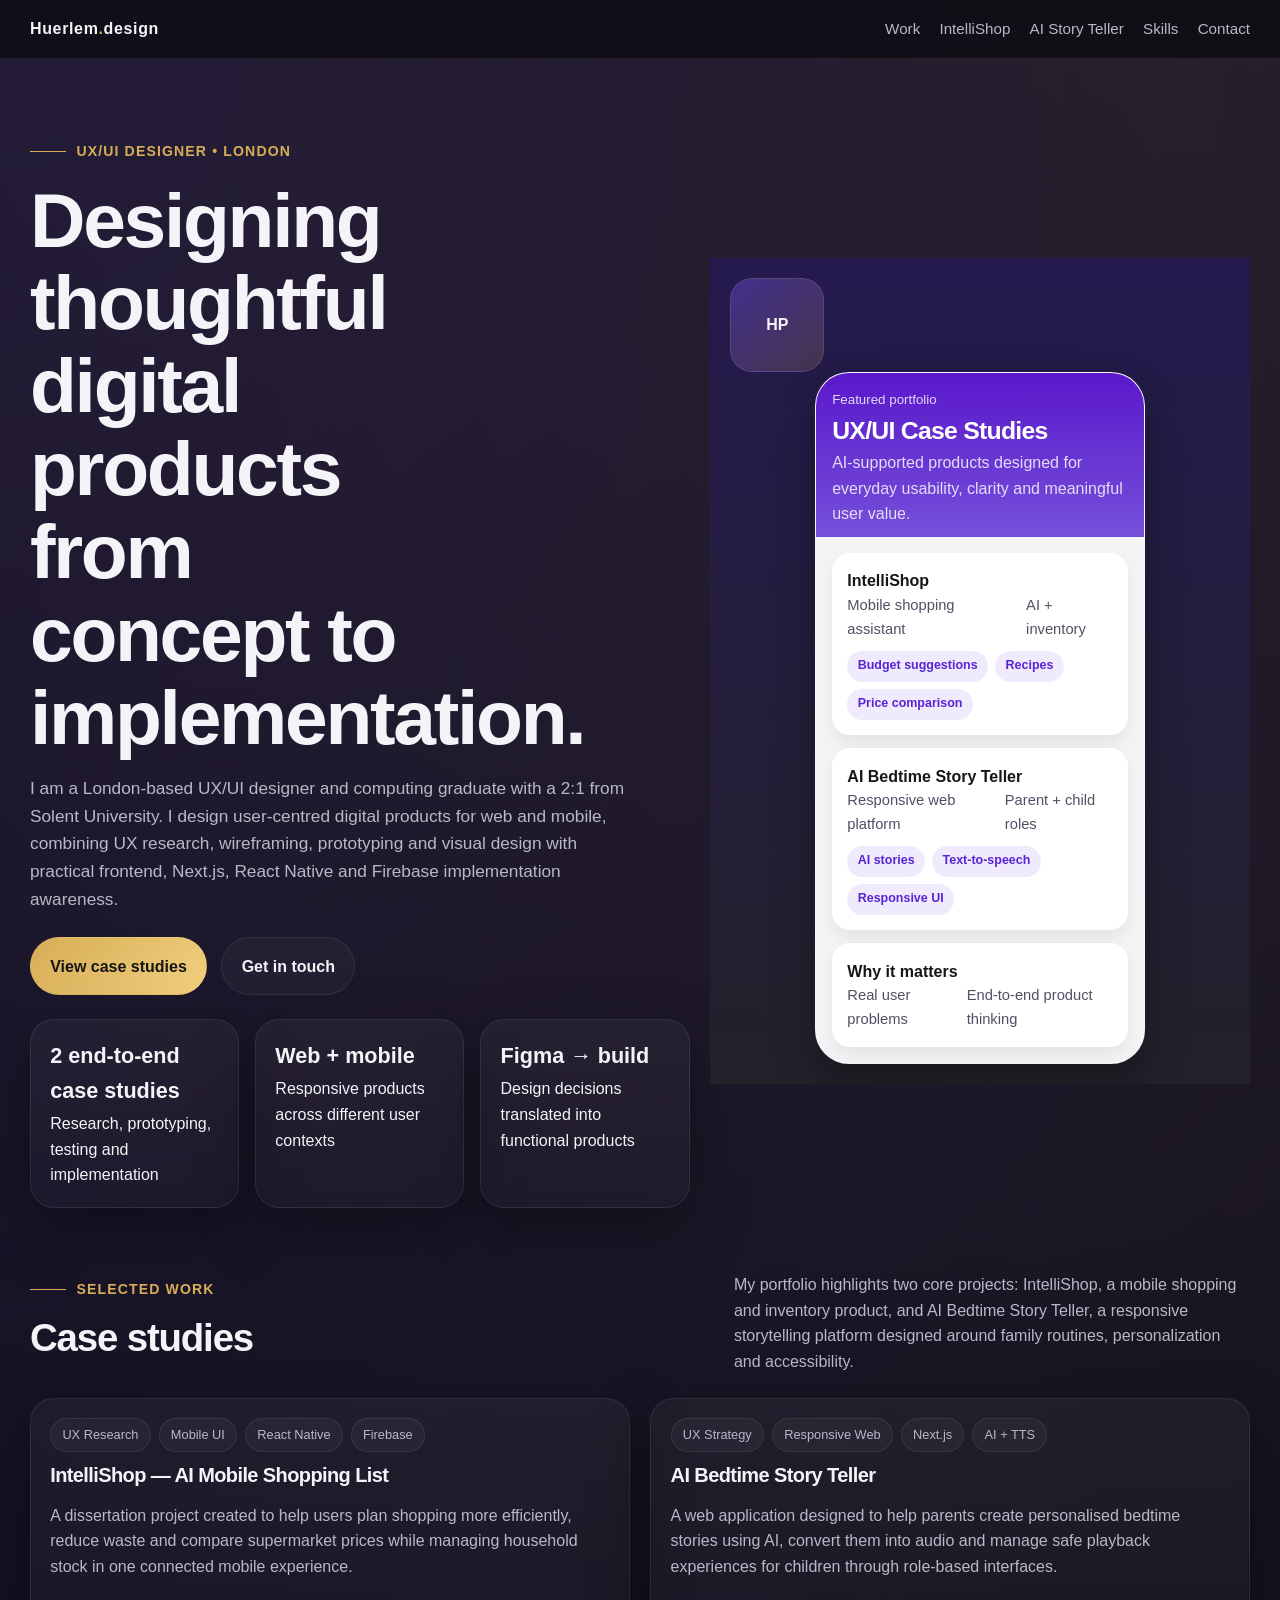
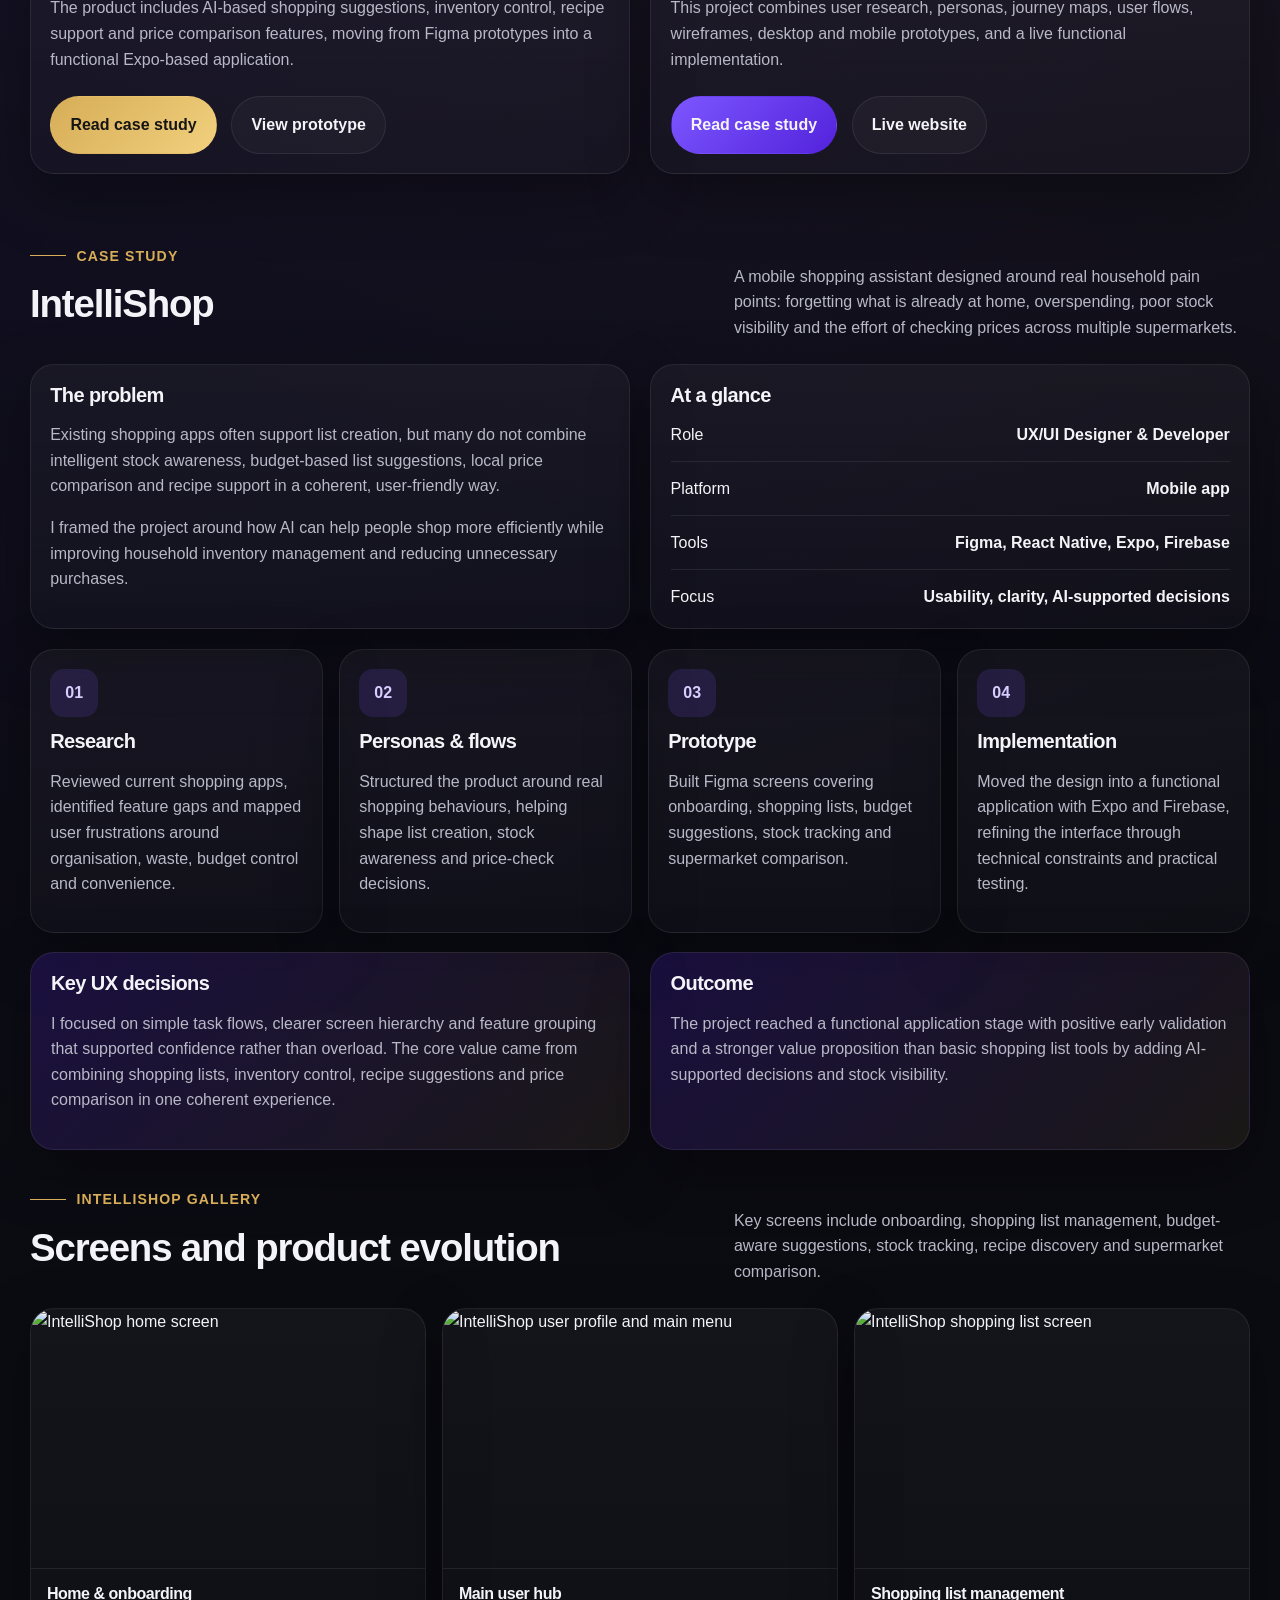
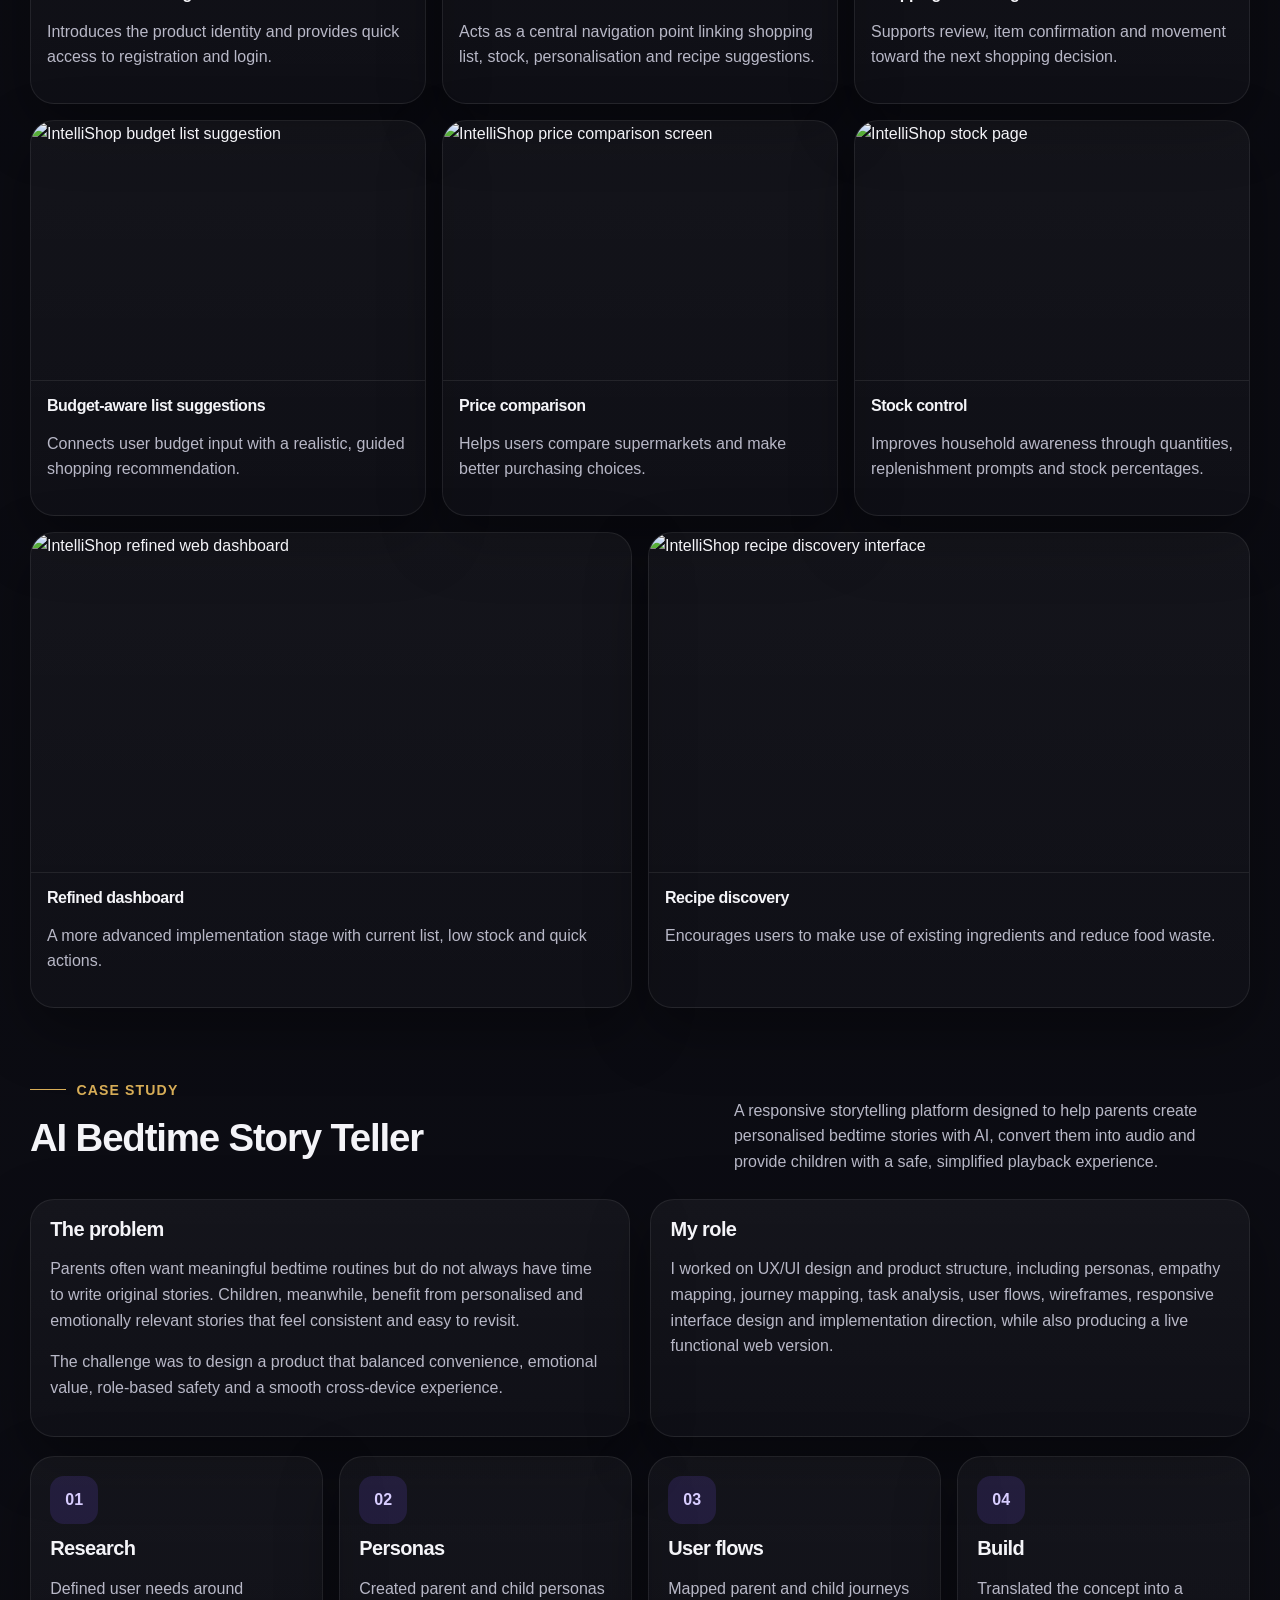
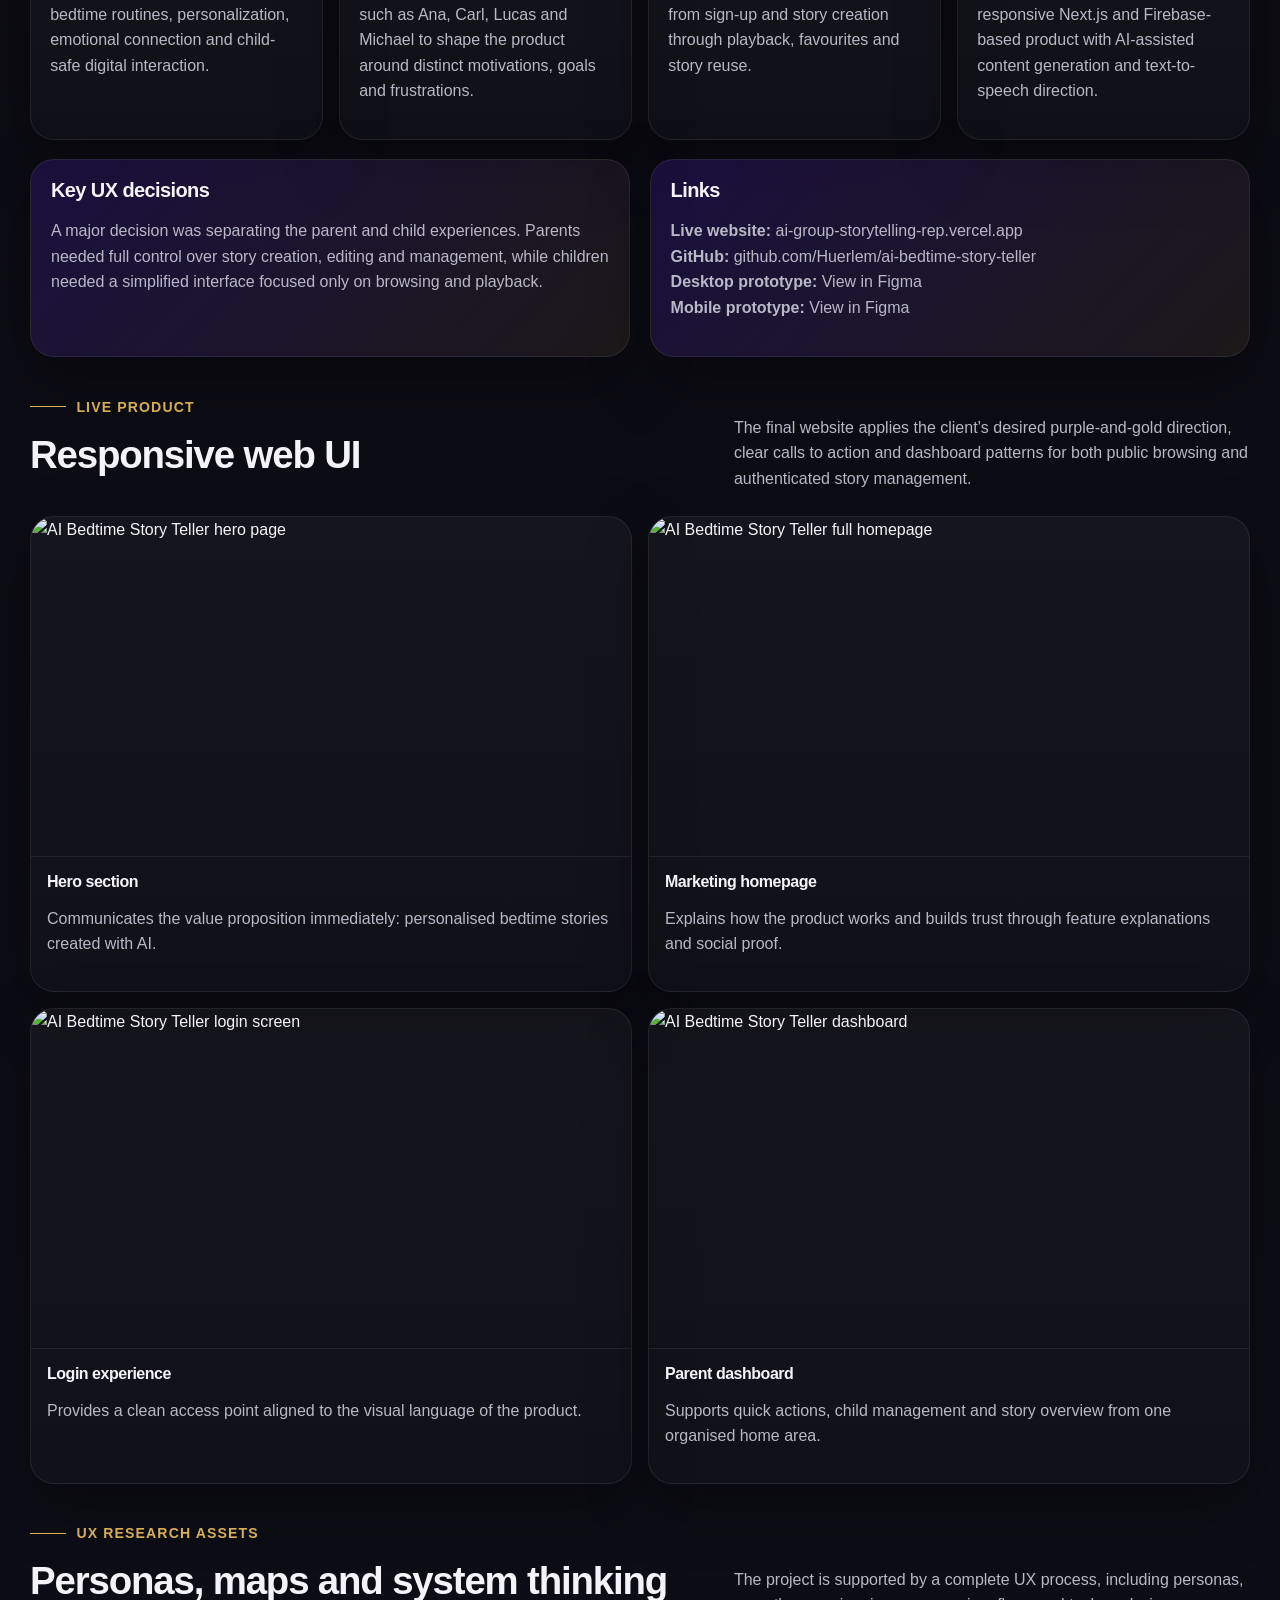
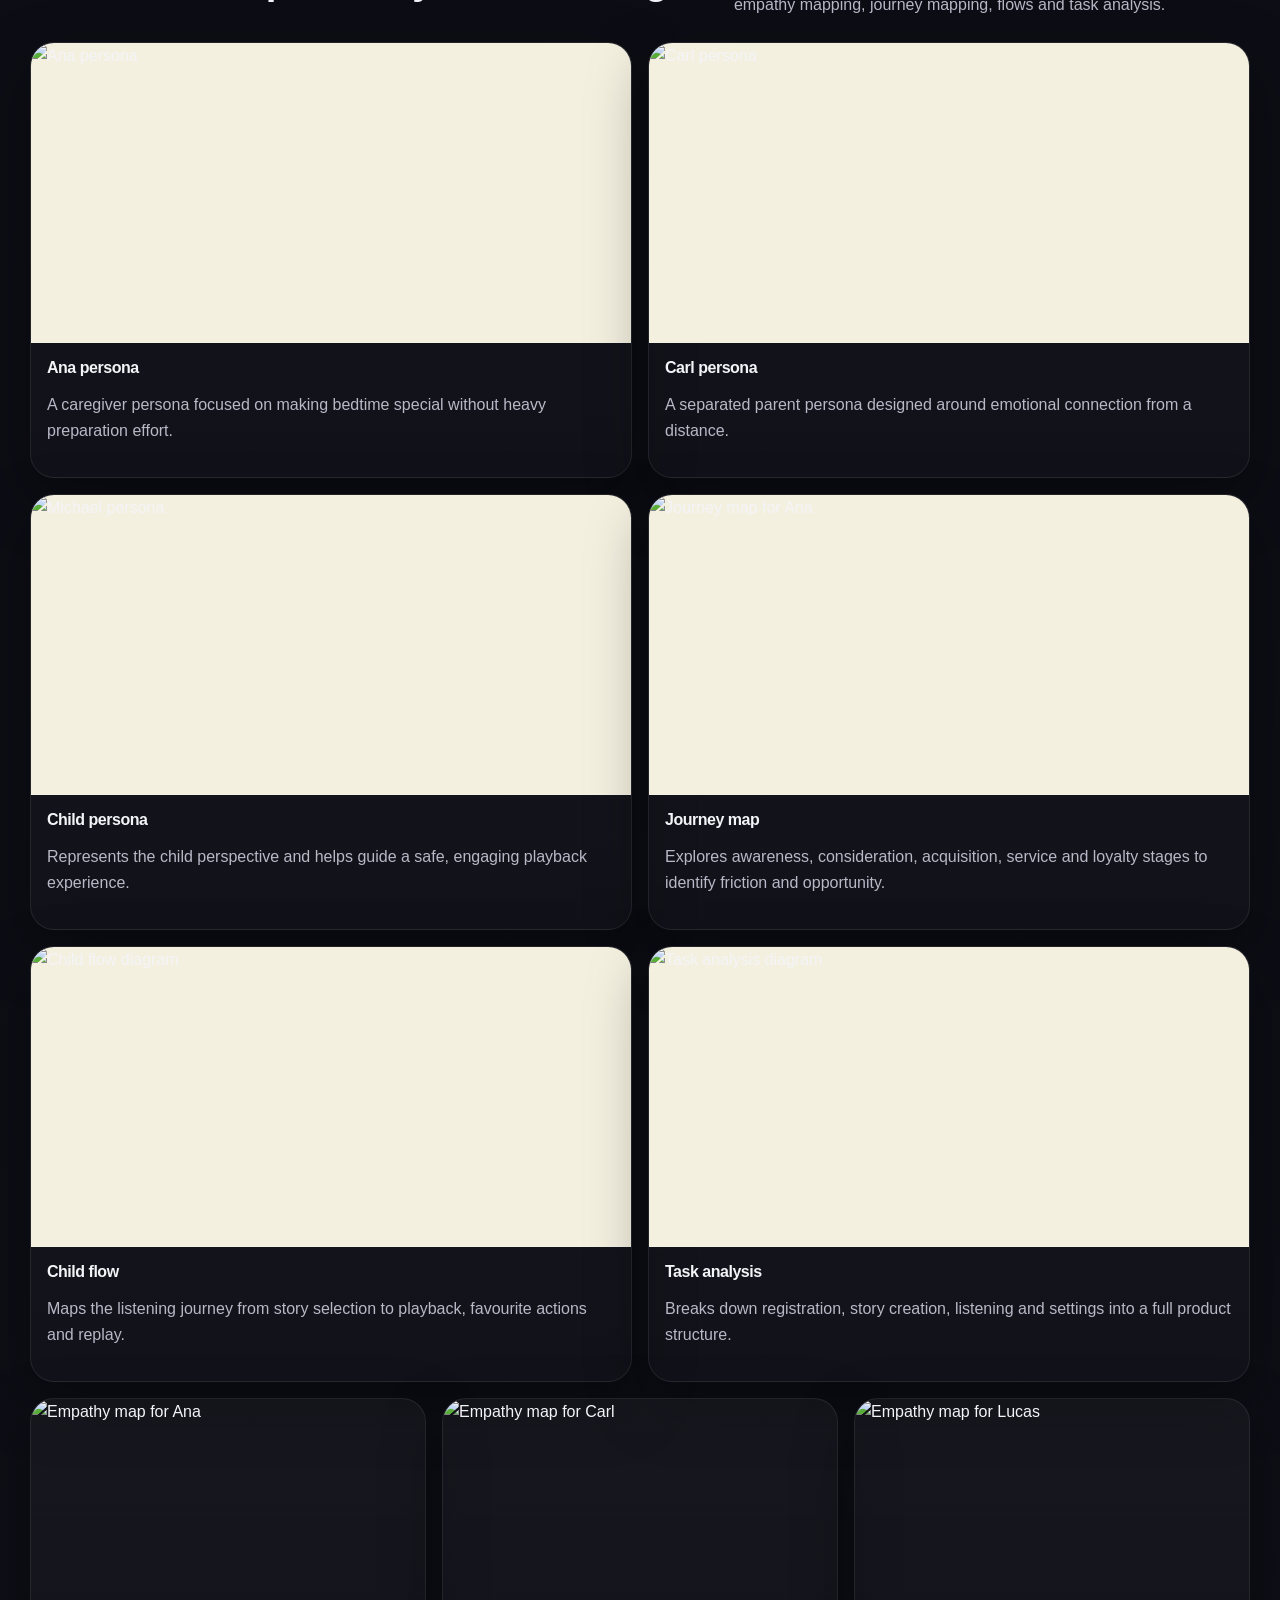
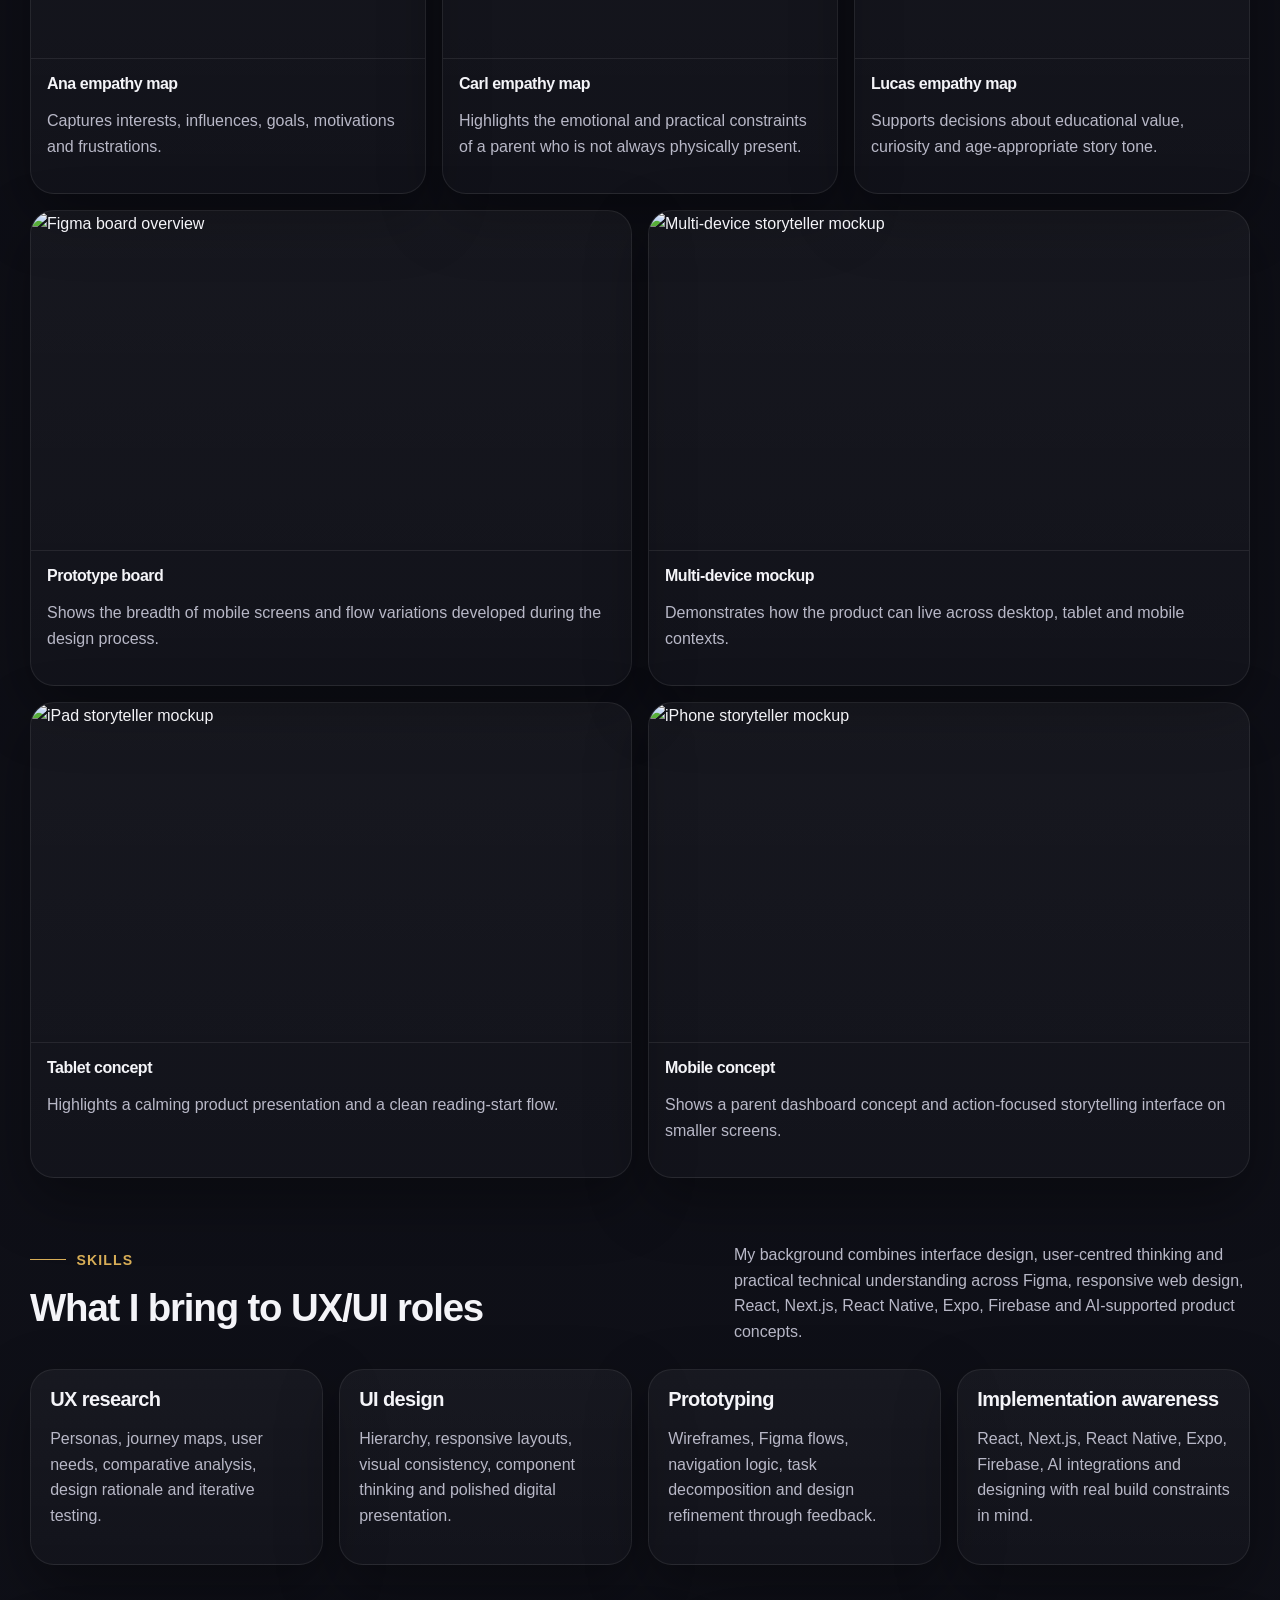
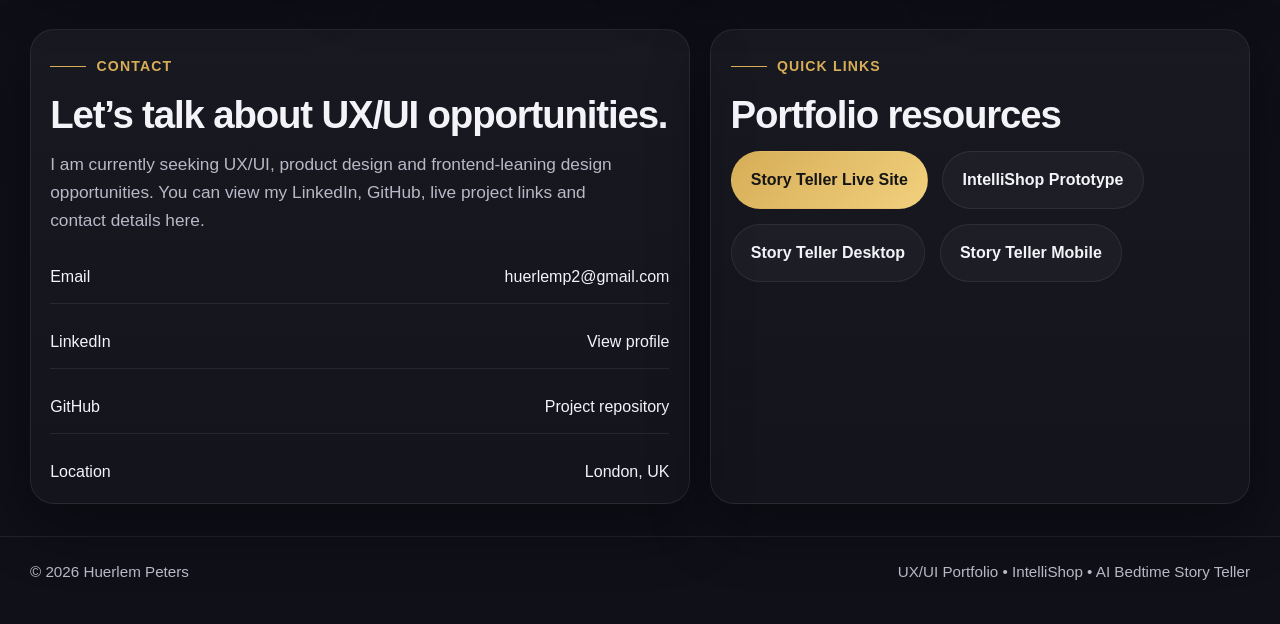
==== portfolio-site/index.html @ a54a8489 "Add files via upload" ====
<!doctype html>
<html lang="en-GB">
  <head>
    <meta charset="UTF-8" />
    <meta name="viewport" content="width=device-width, initial-scale=1.0" />
    <title>Huerlem Peters | UX/UI Portfolio</title>
    <meta
      name="description"
      content="UX/UI portfolio of Huerlem Peters featuring IntelliShop and AI Bedtime Story Teller."
    />
    <link rel="stylesheet" href="style.css" />
  </head>
  <body>
    <header class="nav">
      <div class="container nav-inner">
        <a class="brand" href="#top">Huerlem<span>.</span>design</a>
        <nav class="nav-links" aria-label="Primary navigation">
          <a href="#work">Work</a>
          <a href="#intellishop-case">IntelliShop</a>
          <a href="#storyteller-case">AI Story Teller</a>
          <a href="#skills">Skills</a>
          <a href="#contact">Contact</a>
        </nav>
      </div>
    </header>

    <main id="top">
      <section class="hero">
        <div class="container hero-grid">
          <div>
            <div class="eyebrow">UX/UI Designer • London</div>
            <h1>
              Designing thoughtful digital products from concept to
              implementation.
            </h1>
            <p class="lead">
              I am a London-based UX/UI designer and computing graduate with a
              2:1 from Solent University. I design user-centred digital products
              for web and mobile, combining UX research, wireframing,
              prototyping and visual design with practical frontend, Next.js,
              React Native and Firebase implementation awareness.
            </p>
            <div class="actions">
              <a class="btn btn-primary" href="#work">View case studies</a>
              <a class="btn btn-secondary" href="#contact">Get in touch</a>
            </div>
            <div class="stats">
              <div class="stat">
                <strong>2 end-to-end case studies</strong>
                <span>Research, prototyping, testing and implementation</span>
              </div>
              <div class="stat">
                <strong>Web + mobile</strong>
                <span>Responsive products across different user contexts</span>
              </div>
              <div class="stat">
                <strong>Figma → build</strong>
                <span
                  >Design decisions translated into functional products</span
                >
              </div>
            </div>
          </div>

          <aside class="hero-card">
            <div class="hero-visual">
              <div class="hero-badge">HP</div>
              <div class="phone" aria-label="portfolio preview">
                <div class="phone-top">
                  <small>Featured portfolio</small>
                  <h3>UX/UI Case Studies</h3>
                  <p style="color: rgba(255, 255, 255, 0.82); margin: 0">
                    AI-supported products designed for everyday usability,
                    clarity and meaningful user value.
                  </p>
                </div>
                <div class="phone-body">
                  <div class="mini-card">
                    <strong>IntelliShop</strong>
                    <div class="mini-row">
                      <span>Mobile shopping assistant</span
                      ><span>AI + inventory</span>
                    </div>
                    <div class="chip-row">
                      <span class="chip">Budget suggestions</span>
                      <span class="chip">Recipes</span>
                      <span class="chip">Price comparison</span>
                    </div>
                  </div>
                  <div class="mini-card">
                    <strong>AI Bedtime Story Teller</strong>
                    <div class="mini-row">
                      <span>Responsive web platform</span
                      ><span>Parent + child roles</span>
                    </div>
                    <div class="chip-row">
                      <span class="chip">AI stories</span>
                      <span class="chip">Text-to-speech</span>
                      <span class="chip">Responsive UI</span>
                    </div>
                  </div>
                  <div class="mini-card">
                    <strong>Why it matters</strong>
                    <div class="mini-row">
                      <span>Real user problems</span
                      ><span>End-to-end product thinking</span>
                    </div>
                  </div>
                </div>
              </div>
            </div>
          </aside>
        </div>
      </section>

      <section id="work">
        <div class="container">
          <div class="section-head">
            <div>
              <div class="eyebrow">Selected Work</div>
              <h2>Case studies</h2>
            </div>
            <p>
              My portfolio highlights two core projects: IntelliShop, a mobile
              shopping and inventory product, and AI Bedtime Story Teller, a
              responsive storytelling platform designed around family routines,
              personalization and accessibility.
            </p>
          </div>

          <div class="project-grid">
            <article class="project-card" id="intellishop-preview">
              <div class="tag-row">
                <span class="tag">UX Research</span>
                <span class="tag">Mobile UI</span>
                <span class="tag">React Native</span>
                <span class="tag">Firebase</span>
              </div>
              <h3>IntelliShop — AI Mobile Shopping List</h3>
              <p>
                A dissertation project created to help users plan shopping more
                efficiently, reduce waste and compare supermarket prices while
                managing household stock in one connected mobile experience.
              </p>
              <p>
                The product includes AI-based shopping suggestions, inventory
                control, recipe support and price comparison features, moving
                from Figma prototypes into a functional Expo-based application.
              </p>
              <div class="actions" style="margin-bottom: 0">
                <a class="btn btn-primary" href="#intellishop-case"
                  >Read case study</a
                >
                <a
                  class="btn btn-secondary"
                  href="https://www.figma.com/proto/mU9Liv9jjWNLgUgT3xd5SI/Shopping-List-app?t=XRJ1567OYMUCVBgV-1&scaling=scale-down&content-scaling=fixed&page-id=0%3A1&node-id=5-2&starting-point-node-id=5%3A2&show-proto-sidebar=1"
                  target="_blank"
                  rel="noreferrer"
                  >View prototype</a
                >
              </div>
            </article>

            <article class="project-card" id="storyteller-preview">
              <div class="tag-row">
                <span class="tag">UX Strategy</span>
                <span class="tag">Responsive Web</span>
                <span class="tag">Next.js</span>
                <span class="tag">AI + TTS</span>
              </div>
              <h3>AI Bedtime Story Teller</h3>
              <p>
                A web application designed to help parents create personalised
                bedtime stories using AI, convert them into audio and manage
                safe playback experiences for children through role-based
                interfaces.
              </p>
              <p>
                This project combines user research, personas, journey maps,
                user flows, wireframes, desktop and mobile prototypes, and a
                live functional implementation.
              </p>
              <div class="actions" style="margin-bottom: 0">
                <a class="btn btn-purple" href="#storyteller-case"
                  >Read case study</a
                >
                <a
                  class="btn btn-secondary"
                  href="https://ai-group-storytelling-rep.vercel.app/"
                  target="_blank"
                  rel="noreferrer"
                  >Live website</a
                >
              </div>
            </article>
          </div>
        </div>
      </section>

      <section id="intellishop-case">
        <div class="container">
          <div class="section-head">
            <div>
              <div class="eyebrow">Case Study</div>
              <h2>IntelliShop</h2>
            </div>
            <p>
              A mobile shopping assistant designed around real household pain
              points: forgetting what is already at home, overspending, poor
              stock visibility and the effort of checking prices across multiple
              supermarkets.
            </p>
          </div>

          <div class="grid-2">
            <article class="card">
              <h3>The problem</h3>
              <p>
                Existing shopping apps often support list creation, but many do
                not combine intelligent stock awareness, budget-based list
                suggestions, local price comparison and recipe support in a
                coherent, user-friendly way.
              </p>
              <p>
                I framed the project around how AI can help people shop more
                efficiently while improving household inventory management and
                reducing unnecessary purchases.
              </p>
            </article>

            <aside class="card">
              <h3>At a glance</h3>
              <div class="at-a-glance">
                <div class="glance">
                  <span>Role</span><strong>UX/UI Designer & Developer</strong>
                </div>
                <div class="glance">
                  <span>Platform</span><strong>Mobile app</strong>
                </div>
                <div class="glance">
                  <span>Tools</span
                  ><strong>Figma, React Native, Expo, Firebase</strong>
                </div>
                <div class="glance">
                  <span>Focus</span
                  ><strong>Usability, clarity, AI-supported decisions</strong>
                </div>
              </div>
            </aside>
          </div>

          <div class="feature-grid" style="margin-top: 1.2rem">
            <article class="feature-card">
              <div class="icon">01</div>
              <h3>Research</h3>
              <p>
                Reviewed current shopping apps, identified feature gaps and
                mapped user frustrations around organisation, waste, budget
                control and convenience.
              </p>
            </article>
            <article class="feature-card">
              <div class="icon">02</div>
              <h3>Personas & flows</h3>
              <p>
                Structured the product around real shopping behaviours, helping
                shape list creation, stock awareness and price-check decisions.
              </p>
            </article>
            <article class="feature-card">
              <div class="icon">03</div>
              <h3>Prototype</h3>
              <p>
                Built Figma screens covering onboarding, shopping lists, budget
                suggestions, stock tracking and supermarket comparison.
              </p>
            </article>
            <article class="feature-card">
              <div class="icon">04</div>
              <h3>Implementation</h3>
              <p>
                Moved the design into a functional application with Expo and
                Firebase, refining the interface through technical constraints
                and practical testing.
              </p>
            </article>
          </div>

          <div class="two-col" style="margin-top: 1.2rem">
            <article class="quote">
              <h3>Key UX decisions</h3>
              <p>
                I focused on simple task flows, clearer screen hierarchy and
                feature grouping that supported confidence rather than overload.
                The core value came from combining shopping lists, inventory
                control, recipe suggestions and price comparison in one coherent
                experience.
              </p>
            </article>
            <article class="quote">
              <h3>Outcome</h3>
              <p>
                The project reached a functional application stage with positive
                early validation and a stronger value proposition than basic
                shopping list tools by adding AI-supported decisions and stock
                visibility.
              </p>
            </article>
          </div>

          <div class="section-head" style="margin-top: 2rem">
            <div>
              <div class="eyebrow">IntelliShop Gallery</div>
              <h2>Screens and product evolution</h2>
            </div>
            <p>
              Key screens include onboarding, shopping list management,
              budget-aware suggestions, stock tracking, recipe discovery and
              supermarket comparison.
            </p>
          </div>

          <div class="gallery">
            <article class="image-card">
              <img
                src="assets/intellishop-home.png"
                alt="IntelliShop home screen"
              />
              <div class="content">
                <h4>Home & onboarding</h4>
                <p>
                  Introduces the product identity and provides quick access to
                  registration and login.
                </p>
              </div>
            </article>
            <article class="image-card">
              <img
                src="assets/intellishop-profile.png"
                alt="IntelliShop user profile and main menu"
              />
              <div class="content">
                <h4>Main user hub</h4>
                <p>
                  Acts as a central navigation point linking shopping list,
                  stock, personalisation and recipe suggestions.
                </p>
              </div>
            </article>
            <article class="image-card">
              <img
                src="assets/intellishop-shopping-list.png"
                alt="IntelliShop shopping list screen"
              />
              <div class="content">
                <h4>Shopping list management</h4>
                <p>
                  Supports review, item confirmation and movement toward the
                  next shopping decision.
                </p>
              </div>
            </article>
            <article class="image-card">
              <img
                src="assets/intellishop-list-suggestion.png"
                alt="IntelliShop budget list suggestion"
              />
              <div class="content">
                <h4>Budget-aware list suggestions</h4>
                <p>
                  Connects user budget input with a realistic, guided shopping
                  recommendation.
                </p>
              </div>
            </article>
            <article class="image-card">
              <img
                src="assets/intellishop-comparison.png"
                alt="IntelliShop price comparison screen"
              />
              <div class="content">
                <h4>Price comparison</h4>
                <p>
                  Helps users compare supermarkets and make better purchasing
                  choices.
                </p>
              </div>
            </article>
            <article class="image-card">
              <img
                src="assets/intellishop-stock.png"
                alt="IntelliShop stock page"
              />
              <div class="content">
                <h4>Stock control</h4>
                <p>
                  Improves household awareness through quantities, replenishment
                  prompts and stock percentages.
                </p>
              </div>
            </article>
          </div>

          <div class="wide-gallery" style="margin-top: 1rem">
            <article class="image-card">
              <img
                src="assets/intellishop-dashboard-web.png"
                alt="IntelliShop refined web dashboard"
              />
              <div class="content">
                <h4>Refined dashboard</h4>
                <p>
                  A more advanced implementation stage with current list, low
                  stock and quick actions.
                </p>
              </div>
            </article>
            <article class="image-card">
              <img
                src="assets/intellishop-recipe-discovery.png"
                alt="IntelliShop recipe discovery interface"
              />
              <div class="content">
                <h4>Recipe discovery</h4>
                <p>
                  Encourages users to make use of existing ingredients and
                  reduce food waste.
                </p>
              </div>
            </article>
          </div>
        </div>
      </section>

      <section id="storyteller-case">
        <div class="container">
          <div class="section-head">
            <div>
              <div class="eyebrow">Case Study</div>
              <h2>AI Bedtime Story Teller</h2>
            </div>
            <p>
              A responsive storytelling platform designed to help parents create
              personalised bedtime stories with AI, convert them into audio and
              provide children with a safe, simplified playback experience.
            </p>
          </div>

          <div class="grid-2">
            <article class="card">
              <h3>The problem</h3>
              <p>
                Parents often want meaningful bedtime routines but do not always
                have time to write original stories. Children, meanwhile,
                benefit from personalised and emotionally relevant stories that
                feel consistent and easy to revisit.
              </p>
              <p>
                The challenge was to design a product that balanced convenience,
                emotional value, role-based safety and a smooth cross-device
                experience.
              </p>
            </article>
            <article class="card">
              <h3>My role</h3>
              <p>
                I worked on UX/UI design and product structure, including
                personas, empathy mapping, journey mapping, task analysis, user
                flows, wireframes, responsive interface design and
                implementation direction, while also producing a live functional
                web version.
              </p>
            </article>
          </div>

          <div class="feature-grid" style="margin-top: 1.2rem">
            <article class="feature-card">
              <div class="icon">01</div>
              <h3>Research</h3>
              <p>
                Defined user needs around bedtime routines, personalization,
                emotional connection and child-safe digital interaction.
              </p>
            </article>
            <article class="feature-card">
              <div class="icon">02</div>
              <h3>Personas</h3>
              <p>
                Created parent and child personas such as Ana, Carl, Lucas and
                Michael to shape the product around distinct motivations, goals
                and frustrations.
              </p>
            </article>
            <article class="feature-card">
              <div class="icon">03</div>
              <h3>User flows</h3>
              <p>
                Mapped parent and child journeys from sign-up and story creation
                through playback, favourites and story reuse.
              </p>
            </article>
            <article class="feature-card">
              <div class="icon">04</div>
              <h3>Build</h3>
              <p>
                Translated the concept into a responsive Next.js and
                Firebase-based product with AI-assisted content generation and
                text-to-speech direction.
              </p>
            </article>
          </div>

          <div class="two-col" style="margin-top: 1.2rem">
            <article class="quote">
              <h3>Key UX decisions</h3>
              <p>
                A major decision was separating the parent and child
                experiences. Parents needed full control over story creation,
                editing and management, while children needed a simplified
                interface focused only on browsing and playback.
              </p>
            </article>
            <article class="quote">
              <h3>Links</h3>
              <p>
                <strong>Live website:</strong>
                <a
                  href="https://ai-group-storytelling-rep.vercel.app/"
                  target="_blank"
                  rel="noreferrer"
                  >ai-group-storytelling-rep.vercel.app</a
                ><br />
                <strong>GitHub:</strong>
                <a
                  href="https://github.com/Huerlem/ai-bedtime-story-teller"
                  target="_blank"
                  rel="noreferrer"
                  >github.com/Huerlem/ai-bedtime-story-teller</a
                ><br />
                <strong>Desktop prototype:</strong>
                <a
                  href="https://www.figma.com/design/Yg9Ii4MBSahrxj5ZSObMib/Ai-bedtime-story-teller?node-id=3-4"
                  target="_blank"
                  rel="noreferrer"
                  >View in Figma</a
                ><br />
                <strong>Mobile prototype:</strong>
                <a
                  href="https://www.figma.com/design/Yg9Ii4MBSahrxj5ZSObMib/Ai-bedtime-story-teller?node-id=0-1"
                  target="_blank"
                  rel="noreferrer"
                  >View in Figma</a
                >
              </p>
            </article>
          </div>

          <div class="section-head" style="margin-top: 2rem">
            <div>
              <div class="eyebrow">Live product</div>
              <h2>Responsive web UI</h2>
            </div>
            <p>
              The final website applies the client’s desired purple-and-gold
              direction, clear calls to action and dashboard patterns for both
              public browsing and authenticated story management.
            </p>
          </div>

          <div class="wide-gallery">
            <article class="image-card">
              <img
                src="assets/storyteller-hero.png"
                alt="AI Bedtime Story Teller hero page"
              />
              <div class="content">
                <h4>Hero section</h4>
                <p>
                  Communicates the value proposition immediately: personalised
                  bedtime stories created with AI.
                </p>
              </div>
            </article>
            <article class="image-card">
              <img
                src="assets/storyteller-homepage-full.png"
                alt="AI Bedtime Story Teller full homepage"
              />
              <div class="content">
                <h4>Marketing homepage</h4>
                <p>
                  Explains how the product works and builds trust through
                  feature explanations and social proof.
                </p>
              </div>
            </article>
            <article class="image-card">
              <img
                src="assets/storyteller-login.png"
                alt="AI Bedtime Story Teller login screen"
              />
              <div class="content">
                <h4>Login experience</h4>
                <p>
                  Provides a clean access point aligned to the visual language
                  of the product.
                </p>
              </div>
            </article>
            <article class="image-card">
              <img
                src="assets/storyteller-dashboard.png"
                alt="AI Bedtime Story Teller dashboard"
              />
              <div class="content">
                <h4>Parent dashboard</h4>
                <p>
                  Supports quick actions, child management and story overview
                  from one organised home area.
                </p>
              </div>
            </article>
          </div>

          <div class="section-head" style="margin-top: 2rem">
            <div>
              <div class="eyebrow">UX research assets</div>
              <h2>Personas, maps and system thinking</h2>
            </div>
            <p>
              The project is supported by a complete UX process, including
              personas, empathy mapping, journey mapping, flows and task
              analysis.
            </p>
          </div>

          <div class="board-gallery">
            <article class="image-card">
              <img src="assets/storyteller-persona-ana.png" alt="Ana persona" />
              <div class="content">
                <h4>Ana persona</h4>
                <p>
                  A caregiver persona focused on making bedtime special without
                  heavy preparation effort.
                </p>
              </div>
            </article>
            <article class="image-card">
              <img
                src="assets/storyteller-persona-carl.png"
                alt="Carl persona"
              />
              <div class="content">
                <h4>Carl persona</h4>
                <p>
                  A separated parent persona designed around emotional
                  connection from a distance.
                </p>
              </div>
            </article>
            <article class="image-card">
              <img
                src="assets/storyteller-persona-michael.png"
                alt="Michael persona"
              />
              <div class="content">
                <h4>Child persona</h4>
                <p>
                  Represents the child perspective and helps guide a safe,
                  engaging playback experience.
                </p>
              </div>
            </article>
            <article class="image-card">
              <img
                src="assets/storyteller-journey-map.png"
                alt="Journey map for Ana"
              />
              <div class="content">
                <h4>Journey map</h4>
                <p>
                  Explores awareness, consideration, acquisition, service and
                  loyalty stages to identify friction and opportunity.
                </p>
              </div>
            </article>
            <article class="image-card">
              <img
                src="assets/storyteller-child-flow.png"
                alt="Child flow diagram"
              />
              <div class="content">
                <h4>Child flow</h4>
                <p>
                  Maps the listening journey from story selection to playback,
                  favourite actions and replay.
                </p>
              </div>
            </article>
            <article class="image-card">
              <img
                src="assets/storyteller-task-analysis.png"
                alt="Task analysis diagram"
              />
              <div class="content">
                <h4>Task analysis</h4>
                <p>
                  Breaks down registration, story creation, listening and
                  settings into a full product structure.
                </p>
              </div>
            </article>
          </div>

          <div class="gallery" style="margin-top: 1rem">
            <article class="image-card">
              <img
                src="assets/storyteller-empathy-ana.png"
                alt="Empathy map for Ana"
              />
              <div class="content">
                <h4>Ana empathy map</h4>
                <p>
                  Captures interests, influences, goals, motivations and
                  frustrations.
                </p>
              </div>
            </article>
            <article class="image-card">
              <img
                src="assets/storyteller-empathy-carl.png"
                alt="Empathy map for Carl"
              />
              <div class="content">
                <h4>Carl empathy map</h4>
                <p>
                  Highlights the emotional and practical constraints of a parent
                  who is not always physically present.
                </p>
              </div>
            </article>
            <article class="image-card">
              <img
                src="assets/storyteller-empathy-lucas.png"
                alt="Empathy map for Lucas"
              />
              <div class="content">
                <h4>Lucas empathy map</h4>
                <p>
                  Supports decisions about educational value, curiosity and
                  age-appropriate story tone.
                </p>
              </div>
            </article>
          </div>

          <div class="wide-gallery" style="margin-top: 1rem">
            <article class="image-card">
              <img
                src="assets/storyteller-figma-board.png"
                alt="Figma board overview"
              />
              <div class="content">
                <h4>Prototype board</h4>
                <p>
                  Shows the breadth of mobile screens and flow variations
                  developed during the design process.
                </p>
              </div>
            </article>
            <article class="image-card">
              <img
                src="assets/storyteller-multidevice-mockup.jpg"
                alt="Multi-device storyteller mockup"
              />
              <div class="content">
                <h4>Multi-device mockup</h4>
                <p>
                  Demonstrates how the product can live across desktop, tablet
                  and mobile contexts.
                </p>
              </div>
            </article>
          </div>

          <div class="wide-gallery" style="margin-top: 1rem">
            <article class="image-card">
              <img
                src="assets/storyteller-ipad-mockup.png"
                alt="iPad storyteller mockup"
              />
              <div class="content">
                <h4>Tablet concept</h4>
                <p>
                  Highlights a calming product presentation and a clean
                  reading-start flow.
                </p>
              </div>
            </article>
            <article class="image-card">
              <img
                src="assets/storyteller-iphone-mockup.png"
                alt="iPhone storyteller mockup"
              />
              <div class="content">
                <h4>Mobile concept</h4>
                <p>
                  Shows a parent dashboard concept and action-focused
                  storytelling interface on smaller screens.
                </p>
              </div>
            </article>
          </div>
        </div>
      </section>

      <section id="skills">
        <div class="container">
          <div class="section-head">
            <div>
              <div class="eyebrow">Skills</div>
              <h2>What I bring to UX/UI roles</h2>
            </div>
            <p>
              My background combines interface design, user-centred thinking and
              practical technical understanding across Figma, responsive web
              design, React, Next.js, React Native, Expo, Firebase and
              AI-supported product concepts.
            </p>
          </div>

          <div class="skills-grid">
            <article class="card">
              <h3>UX research</h3>
              <p>
                Personas, journey maps, user needs, comparative analysis, design
                rationale and iterative testing.
              </p>
            </article>
            <article class="card">
              <h3>UI design</h3>
              <p>
                Hierarchy, responsive layouts, visual consistency, component
                thinking and polished digital presentation.
              </p>
            </article>
            <article class="card">
              <h3>Prototyping</h3>
              <p>
                Wireframes, Figma flows, navigation logic, task decomposition
                and design refinement through feedback.
              </p>
            </article>
            <article class="card">
              <h3>Implementation awareness</h3>
              <p>
                React, Next.js, React Native, Expo, Firebase, AI integrations
                and designing with real build constraints in mind.
              </p>
            </article>
          </div>
        </div>
      </section>

      <section id="contact">
        <div class="container contact-grid">
          <article class="contact-box">
            <div class="eyebrow">Contact</div>
            <h2>Let’s talk about UX/UI opportunities.</h2>
            <p class="lead">
              I am currently seeking UX/UI, product design and frontend-leaning
              design opportunities. You can view my LinkedIn, GitHub, live
              project links and contact details here.
            </p>
            <div class="list">
              <div class="contact-link">
                <span>Email</span
                ><a href="mailto:huerlemp2@gmail.com">huerlemp2@gmail.com</a>
              </div>
              <div class="contact-link">
                <span>LinkedIn</span
                ><a
                  href="https://www.linkedin.com/in/huerlem-peters-b49220207/?enhance=null"
                  target="_blank"
                  rel="noreferrer"
                  >View profile</a
                >
              </div>
              <div class="contact-link">
                <span>GitHub</span
                ><a
                  href="https://github.com/Huerlem/ai-bedtime-story-teller"
                  target="_blank"
                  rel="noreferrer"
                  >Project repository</a
                >
              </div>
              <div class="contact-link">
                <span>Location</span><span>London, UK</span>
              </div>
            </div>
          </article>

          <article class="contact-box">
            <div class="eyebrow">Quick links</div>
            <h2>Portfolio resources</h2>
            <div class="actions" style="margin-top: 1rem">
              <a
                class="btn btn-primary"
                href="https://ai-group-storytelling-rep.vercel.app/"
                target="_blank"
                rel="noreferrer"
                >Story Teller Live Site</a
              >
              <a
                class="btn btn-secondary"
                href="https://www.figma.com/proto/mU9Liv9jjWNLgUgT3xd5SI/Shopping-List-app?t=XRJ1567OYMUCVBgV-1&scaling=scale-down&content-scaling=fixed&page-id=0%3A1&node-id=5-2&starting-point-node-id=5%3A2&show-proto-sidebar=1"
                target="_blank"
                rel="noreferrer"
                >IntelliShop Prototype</a
              >
              <a
                class="btn btn-secondary"
                href="https://www.figma.com/design/Yg9Ii4MBSahrxj5ZSObMib/Ai-bedtime-story-teller?node-id=3-4"
                target="_blank"
                rel="noreferrer"
                >Story Teller Desktop</a
              >
              <a
                class="btn btn-secondary"
                href="https://www.figma.com/design/Yg9Ii4MBSahrxj5ZSObMib/Ai-bedtime-story-teller?node-id=0-1"
                target="_blank"
                rel="noreferrer"
                >Story Teller Mobile</a
              >
            </div>
          </article>
        </div>
      </section>
    </main>

    <footer>
      <div class="container footer-inner">
        <span>© 2026 Huerlem Peters</span>
        <span>UX/UI Portfolio • IntelliShop • AI Bedtime Story Teller</span>
      </div>
    </footer>
  </body>
</html>
---- portfolio-site/style.css ----
:root {
  --bg: #0b0b11;
  --bg-2: #12121b;
  --panel: #171723;
  --panel-2: #1e1e2d;
  --text: #f4f4f8;
  --muted: #b8b8c7;
  --line: rgba(255, 255, 255, 0.08);
  --gold: #d7ad57;
  --purple: #7d57ff;
  --purple-2: #5222db;
  --blue: #7ec2ff;
  --shadow: 0 22px 60px rgba(0, 0, 0, 0.35);
  --radius: 24px;
  --max: 1220px;
}
* {
  box-sizing: border-box;
}
html {
  scroll-behavior: smooth;
}
body {
  margin: 0;
  font-family: Inter, Arial, Helvetica, sans-serif;
  background:
    radial-gradient(
      circle at top left,
      rgba(125, 87, 255, 0.16),
      transparent 28%
    ),
    radial-gradient(
      circle at top right,
      rgba(215, 173, 87, 0.1),
      transparent 22%
    ),
    linear-gradient(180deg, #09090f 0%, #0f1018 100%);
  color: var(--text);
  line-height: 1.6;
}
img {
  max-width: 100%;
  display: block;
}
a {
  text-decoration: none;
  color: inherit;
}
.container {
  width: min(calc(100% - 2rem), var(--max));
  margin: 0 auto;
}
.nav {
  position: sticky;
  top: 0;
  z-index: 100;
  backdrop-filter: blur(16px);
  background: rgba(11, 11, 17, 0.76);
  border-bottom: 1px solid var(--line);
}
.nav-inner {
  display: flex;
  justify-content: space-between;
  align-items: center;
  gap: 1rem;
  padding: 1rem 0;
}
.brand {
  font-weight: 800;
  letter-spacing: 0.04em;
}
.brand span {
  color: var(--gold);
}
.nav-links {
  display: flex;
  gap: 1.2rem;
  flex-wrap: wrap;
  color: var(--muted);
  font-size: 0.95rem;
}
.nav-links a:hover {
  color: var(--text);
}
section {
  padding: 2rem 0;
  scroll-margin-top: 100px;
}
.hero {
  padding: 4.7rem 0 2rem;
}
.hero-grid,
.grid-2,
.project-grid,
.contact-grid {
  display: grid;
  gap: 1.3rem;
}
.hero-grid {
  grid-template-columns: 1.1fr 0.9fr;
  align-items: center;
}
.grid-2 {
  grid-template-columns: repeat(2, minmax(0, 1fr));
}
.project-grid {
  grid-template-columns: repeat(2, minmax(0, 1fr));
}
.contact-grid {
  grid-template-columns: 1.1fr 0.9fr;
}
.eyebrow {
  display: inline-flex;
  align-items: center;
  gap: 0.65rem;
  text-transform: uppercase;
  font-weight: 700;
  letter-spacing: 0.08em;
  font-size: 0.88rem;
  color: var(--gold);
  margin-bottom: 1rem;
}
.eyebrow::before {
  content: "";
  width: 36px;
  height: 1px;
  background: var(--gold);
}
h1,
h2,
h3,
h4 {
  line-height: 1.08;
  margin: 0 0 1rem;
  letter-spacing: -0.03em;
}
h1 {
  font-size: clamp(2.7rem, 6vw, 5.4rem);
  max-width: 10ch;
}
h2 {
  font-size: clamp(2rem, 3vw, 3rem);
}
h3 {
  font-size: 1.25rem;
}
p {
  margin: 0 0 1rem;
  color: var(--muted);
}
.lead {
  font-size: 1.08rem;
  max-width: 62ch;
}
.actions {
  display: flex;
  gap: 0.9rem;
  flex-wrap: wrap;
  margin: 1.5rem 0;
}
.btn {
  display: inline-flex;
  align-items: center;
  justify-content: center;
  padding: 0.95rem 1.2rem;
  border-radius: 999px;
  border: 1px solid transparent;
  font-weight: 700;
  transition: 0.2s ease;
}
.btn:hover {
  transform: translateY(-2px);
}
.btn-primary {
  background: linear-gradient(135deg, var(--gold), #f1d07d);
  color: #151515;
}
.btn-secondary {
  background: rgba(255, 255, 255, 0.03);
  border-color: var(--line);
}
.btn-purple {
  background: linear-gradient(135deg, var(--purple), var(--purple-2));
}
.stats {
  display: grid;
  grid-template-columns: repeat(3, minmax(0, 1fr));
  gap: 1rem;
  margin-top: 1rem;
}
.stat,
.card,
.project-card,
.feature-card,
.image-card,
.contact-box {
  background: linear-gradient(
    180deg,
    rgba(255, 255, 255, 0.04),
    rgba(255, 255, 255, 0.02)
  );
  border: 1px solid var(--line);
  border-radius: var(--radius);
  box-shadow: var(--shadow);
}
.stat,
.card,
.project-card,
.feature-card,
.contact-box {
  padding: 1.2rem;
}
.stat strong {
  display: block;
  font-size: 1.35rem;
  margin-bottom: 0.15rem;
}
.hero-card {
  overflow: hidden;
}
.hero-visual {
  min-height: 560px;
  padding: 1.25rem;
  background:
    linear-gradient(180deg, rgba(82, 34, 219, 0.22), rgba(215, 173, 87, 0.06)),
    #181827;
  display: flex;
  flex-direction: column;
  justify-content: space-between;
}
.hero-badge {
  width: 94px;
  height: 94px;
  border-radius: 22px;
  display: grid;
  place-items: center;
  font-weight: 800;
  background: linear-gradient(
    135deg,
    rgba(125, 87, 255, 0.35),
    rgba(215, 173, 87, 0.18)
  );
  border: 1px solid rgba(255, 255, 255, 0.1);
}
.phone {
  width: min(330px, 100%);
  align-self: center;
  border-radius: 34px;
  overflow: hidden;
  background: #f5f5f8;
  color: #161616;
  border: 1px solid rgba(255, 255, 255, 0.12);
  box-shadow: 0 18px 40px rgba(0, 0, 0, 0.32);
}
.phone-top {
  padding: 1rem 1rem 0.65rem;
  background: linear-gradient(180deg, #5a18cb 0%, #7550da 100%);
  color: #fff;
}
.phone-top small {
  display: block;
  opacity: 0.82;
  margin-bottom: 0.45rem;
}
.phone-top h3 {
  font-size: 1.55rem;
  margin-bottom: 0.35rem;
}
.phone-body {
  padding: 1rem;
  display: grid;
  gap: 0.85rem;
}
.mini-card {
  background: white;
  padding: 0.95rem;
  border-radius: 18px;
  box-shadow: 0 8px 20px rgba(0, 0, 0, 0.08);
}
.mini-row {
  display: flex;
  justify-content: space-between;
  gap: 1rem;
  color: #505064;
  font-size: 0.92rem;
}
.chip-row {
  display: flex;
  gap: 0.45rem;
  flex-wrap: wrap;
  margin-top: 0.6rem;
}
.chip {
  padding: 0.34rem 0.65rem;
  border-radius: 999px;
  background: rgba(82, 34, 219, 0.09);
  color: #5a22d6;
  font-size: 0.78rem;
  font-weight: 700;
}
.section-head {
  display: flex;
  align-items: end;
  justify-content: space-between;
  gap: 1rem;
  margin-bottom: 1.5rem;
}
.section-head p {
  max-width: 58ch;
  margin: 0;
}
.project-card .tag-row,
.card .tag-row {
  display: flex;
  gap: 0.5rem;
  flex-wrap: wrap;
  margin-bottom: 0.8rem;
}
.tag {
  padding: 0.35rem 0.7rem;
  border-radius: 999px;
  font-size: 0.8rem;
  border: 1px solid var(--line);
  color: var(--muted);
  background: rgba(255, 255, 255, 0.04);
}
.project-card h3,
.card h3,
.feature-card h3,
.image-card h4 {
  color: var(--text);
}
.at-a-glance {
  display: grid;
  gap: 0.85rem;
}
.glance {
  display: flex;
  justify-content: space-between;
  gap: 1rem;
  padding-bottom: 0.85rem;
  border-bottom: 1px solid var(--line);
}
.glance:last-child {
  border-bottom: 0;
  padding-bottom: 0;
}
.feature-grid {
  display: grid;
  grid-template-columns: repeat(4, minmax(0, 1fr));
  gap: 1rem;
}
.feature-card .icon {
  width: 48px;
  height: 48px;
  border-radius: 14px;
  display: grid;
  place-items: center;
  background: rgba(125, 87, 255, 0.15);
  color: #d8cdff;
  font-weight: 800;
  margin-bottom: 0.9rem;
}
.two-col {
  display: grid;
  grid-template-columns: 1fr 1fr;
  gap: 1.2rem;
}
.gallery {
  display: grid;
  grid-template-columns: repeat(3, minmax(0, 1fr));
  gap: 1rem;
}
.image-card {
  overflow: hidden;
}
.image-card img {
  width: 100%;
  height: 260px;
  object-fit: cover;
  border-bottom: 1px solid var(--line);
}
.image-card .content {
  padding: 1rem 1rem 1.1rem;
}
.wide-gallery {
  display: grid;
  grid-template-columns: repeat(2, minmax(0, 1fr));
  gap: 1rem;
}
.wide-gallery .image-card img {
  height: 340px;
}
.board-gallery {
  display: grid;
  grid-template-columns: repeat(2, minmax(0, 1fr));
  gap: 1rem;
}
.board-gallery .image-card img {
  height: 300px;
  object-fit: contain;
  background: #f4f0e0;
}
.quote {
  background: linear-gradient(
    135deg,
    rgba(82, 34, 219, 0.22),
    rgba(215, 173, 87, 0.08)
  );
  border: 1px solid var(--line);
  border-radius: var(--radius);
  padding: 1.25rem;
  box-shadow: var(--shadow);
}
.skills-grid {
  display: grid;
  grid-template-columns: repeat(4, minmax(0, 1fr));
  gap: 1rem;
}
.contact-box .list {
  display: grid;
  gap: 0.7rem;
}
.contact-link {
  display: flex;
  justify-content: space-between;
  gap: 1rem;
  padding: 0.85rem 0;
  border-bottom: 1px solid var(--line);
}
.contact-link:last-child {
  border-bottom: 0;
  padding-bottom: 0;
}
footer {
  padding: 1.4rem 0 2.5rem;
  border-top: 1px solid var(--line);
  color: var(--muted);
  font-size: 0.95rem;
}
.footer-inner {
  display: flex;
  justify-content: space-between;
  gap: 1rem;
  flex-wrap: wrap;
}
@media (max-width: 1080px) {
  .hero-grid,
  .contact-grid,
  .project-grid,
  .feature-grid,
  .skills-grid,
  .stats,
  .gallery,
  .wide-gallery,
  .board-gallery,
  .two-col {
    grid-template-columns: 1fr;
  }
  .section-head,
  .nav-inner,
  .footer-inner {
    flex-direction: column;
    align-items: flex-start;
  }
}
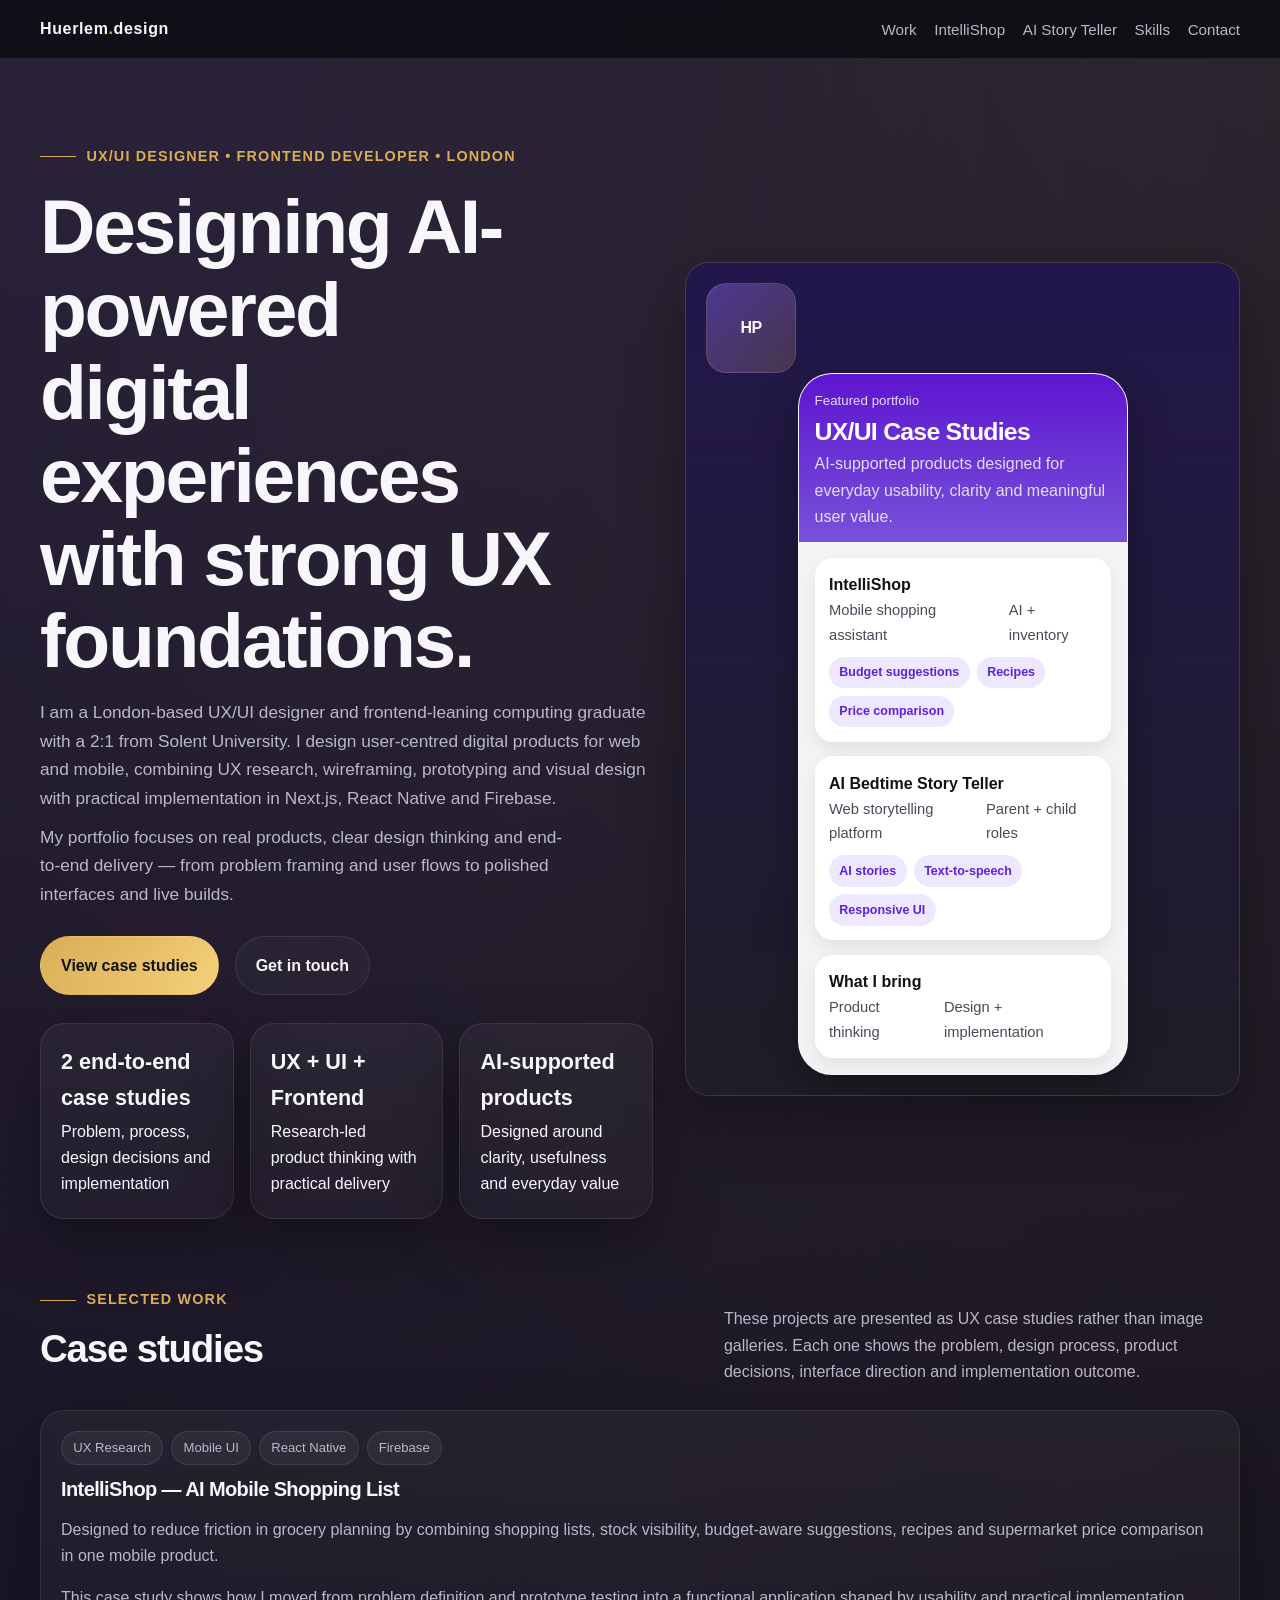
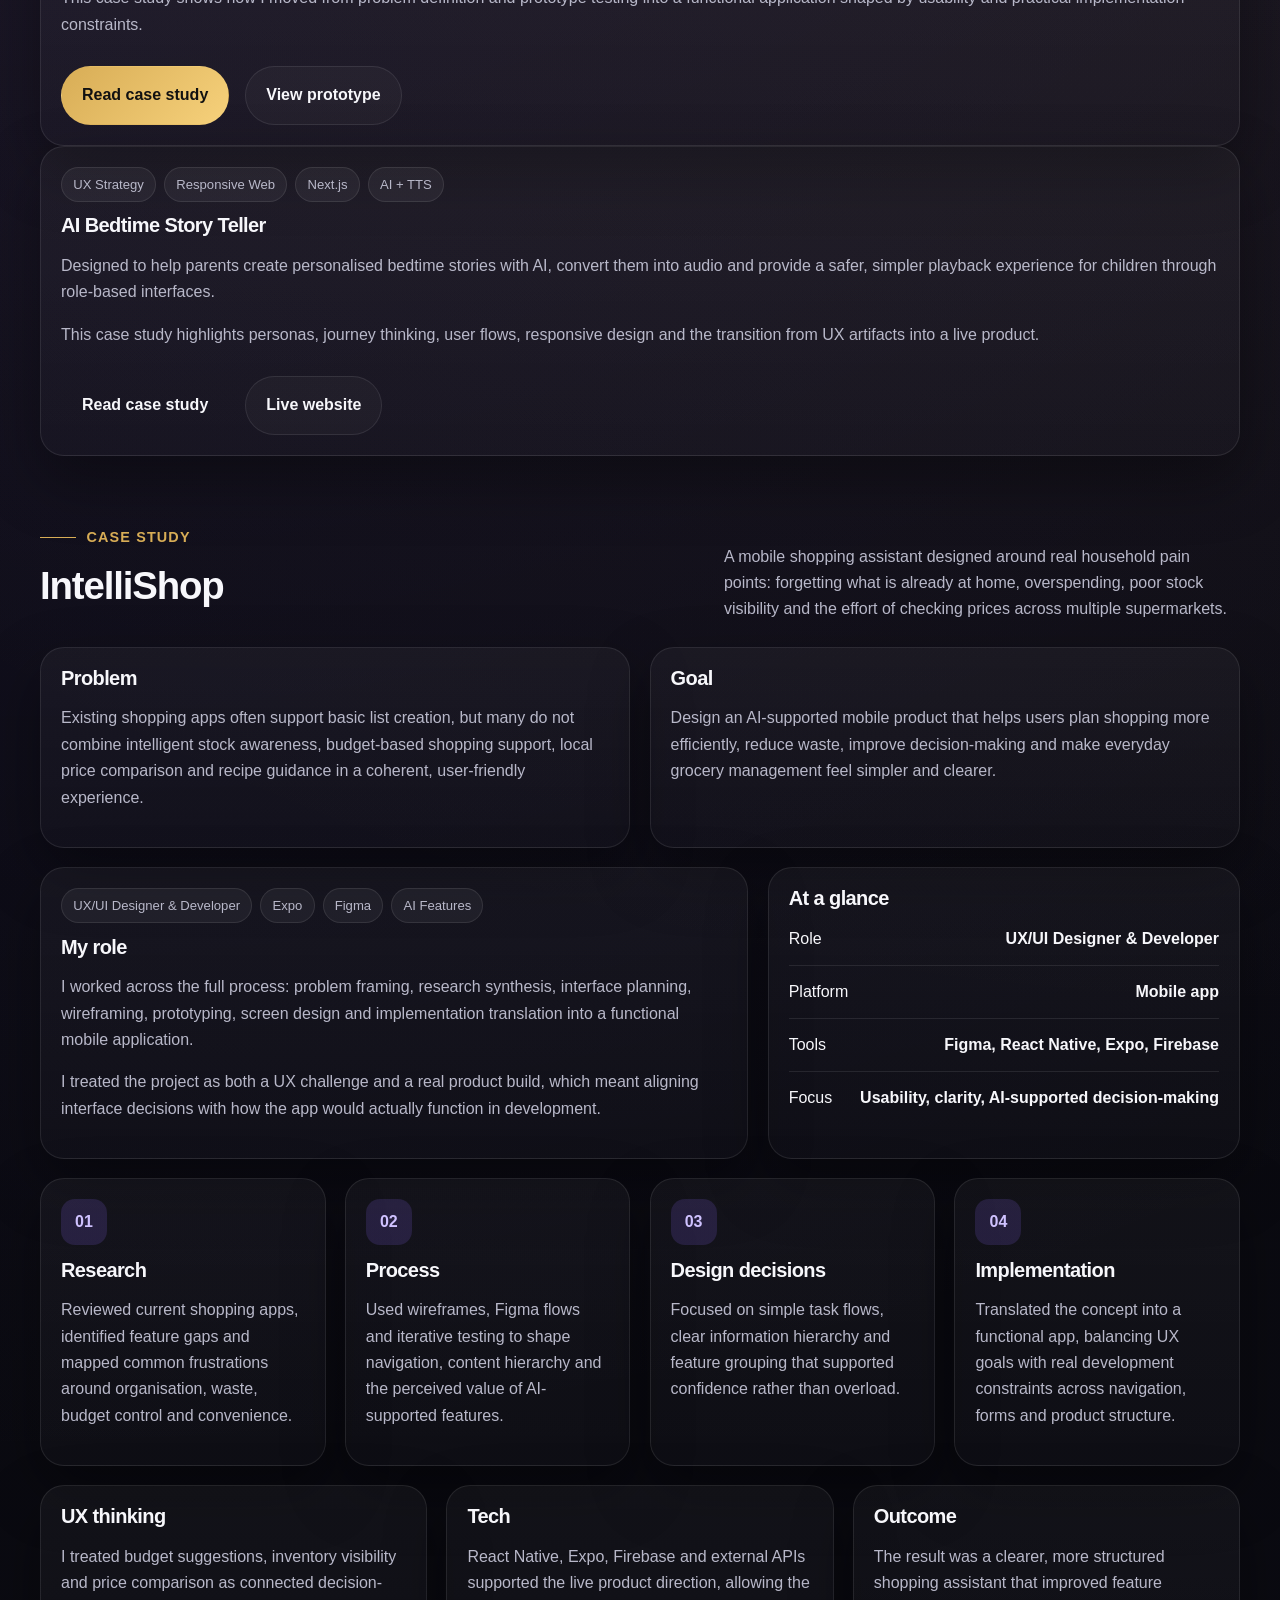
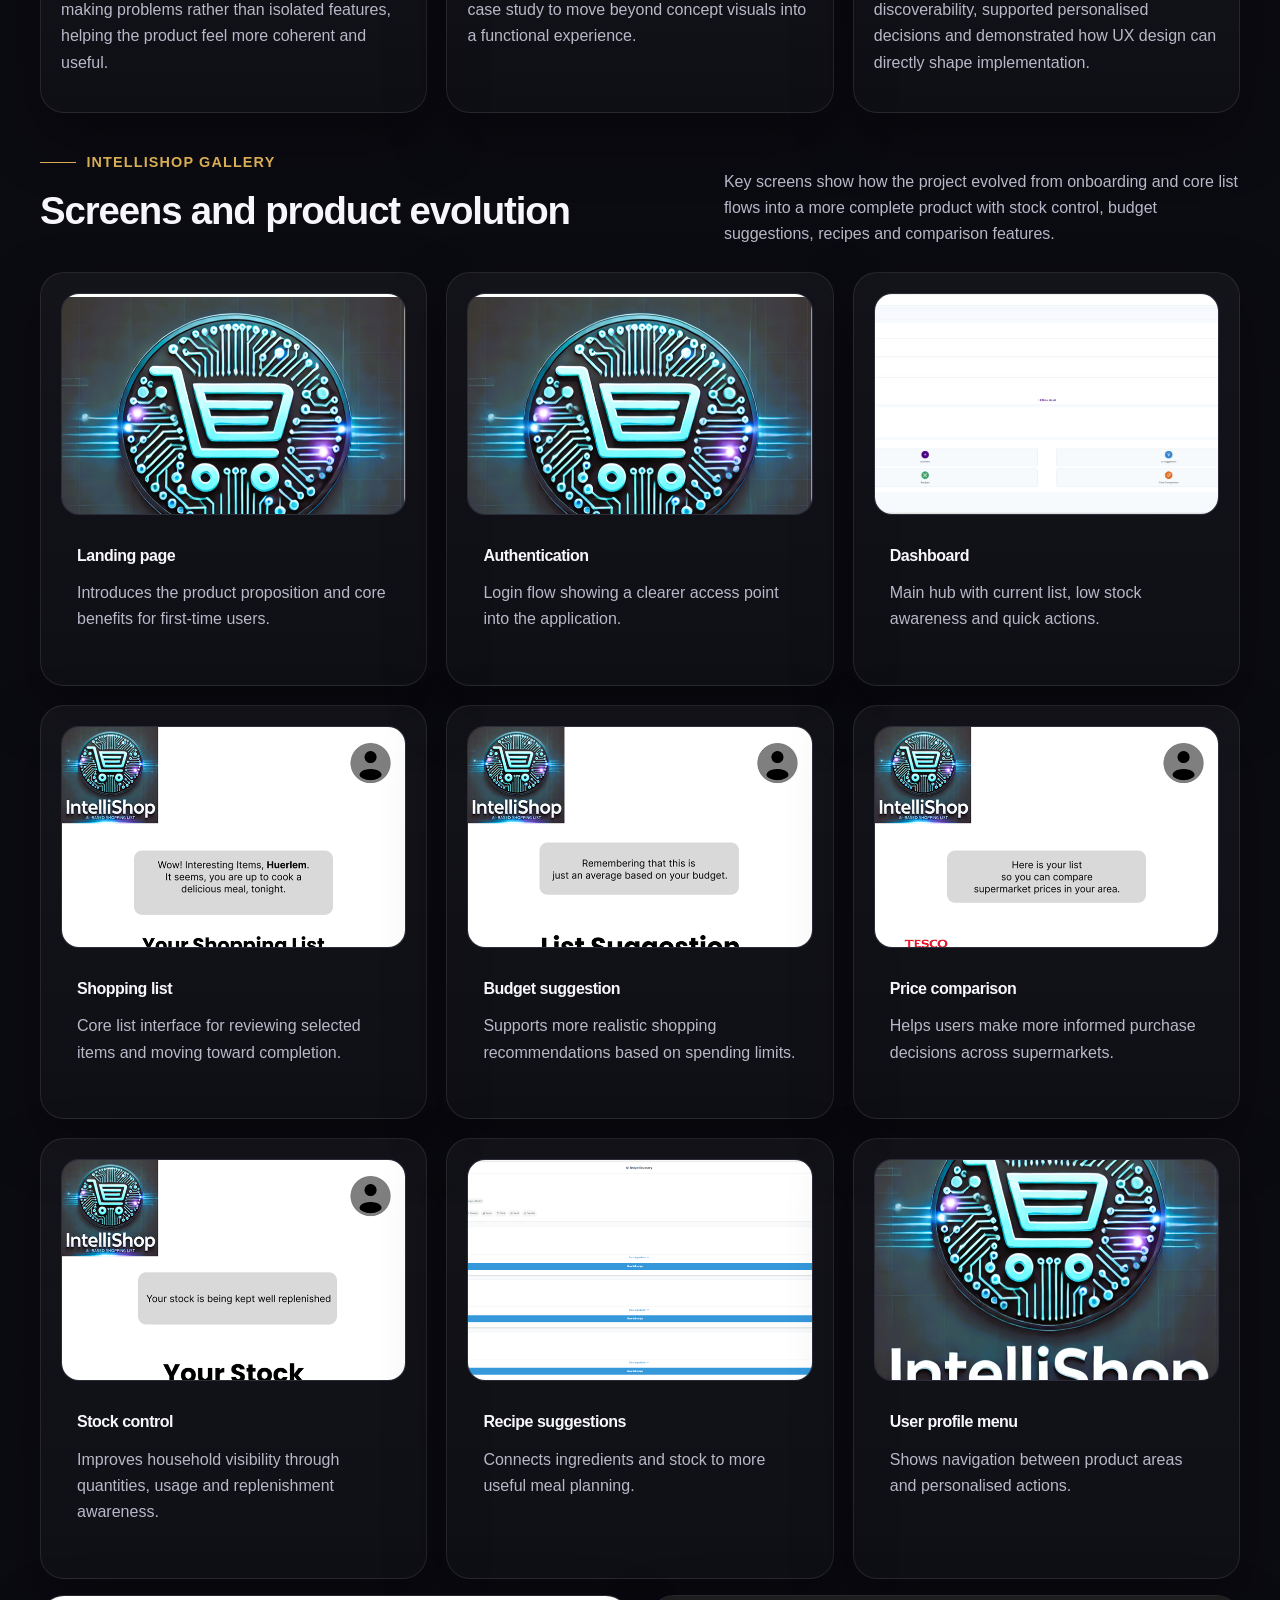
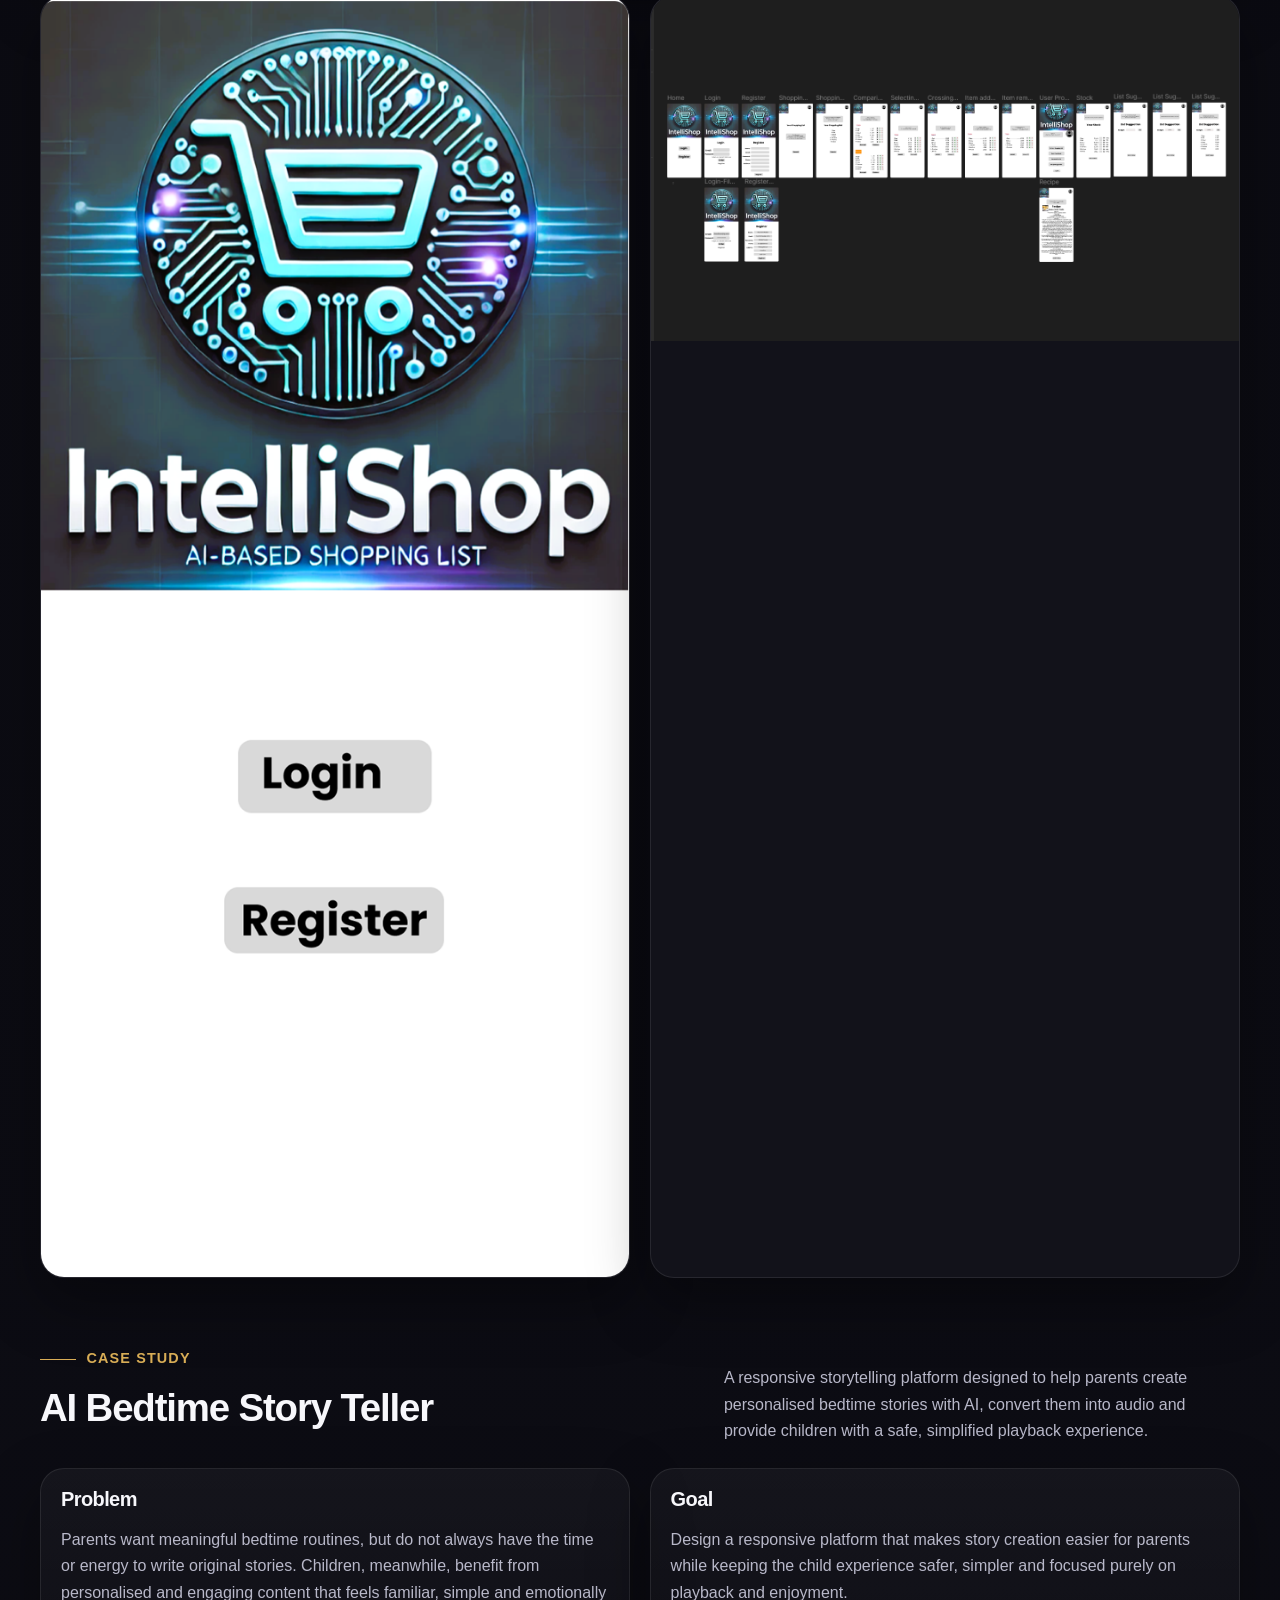
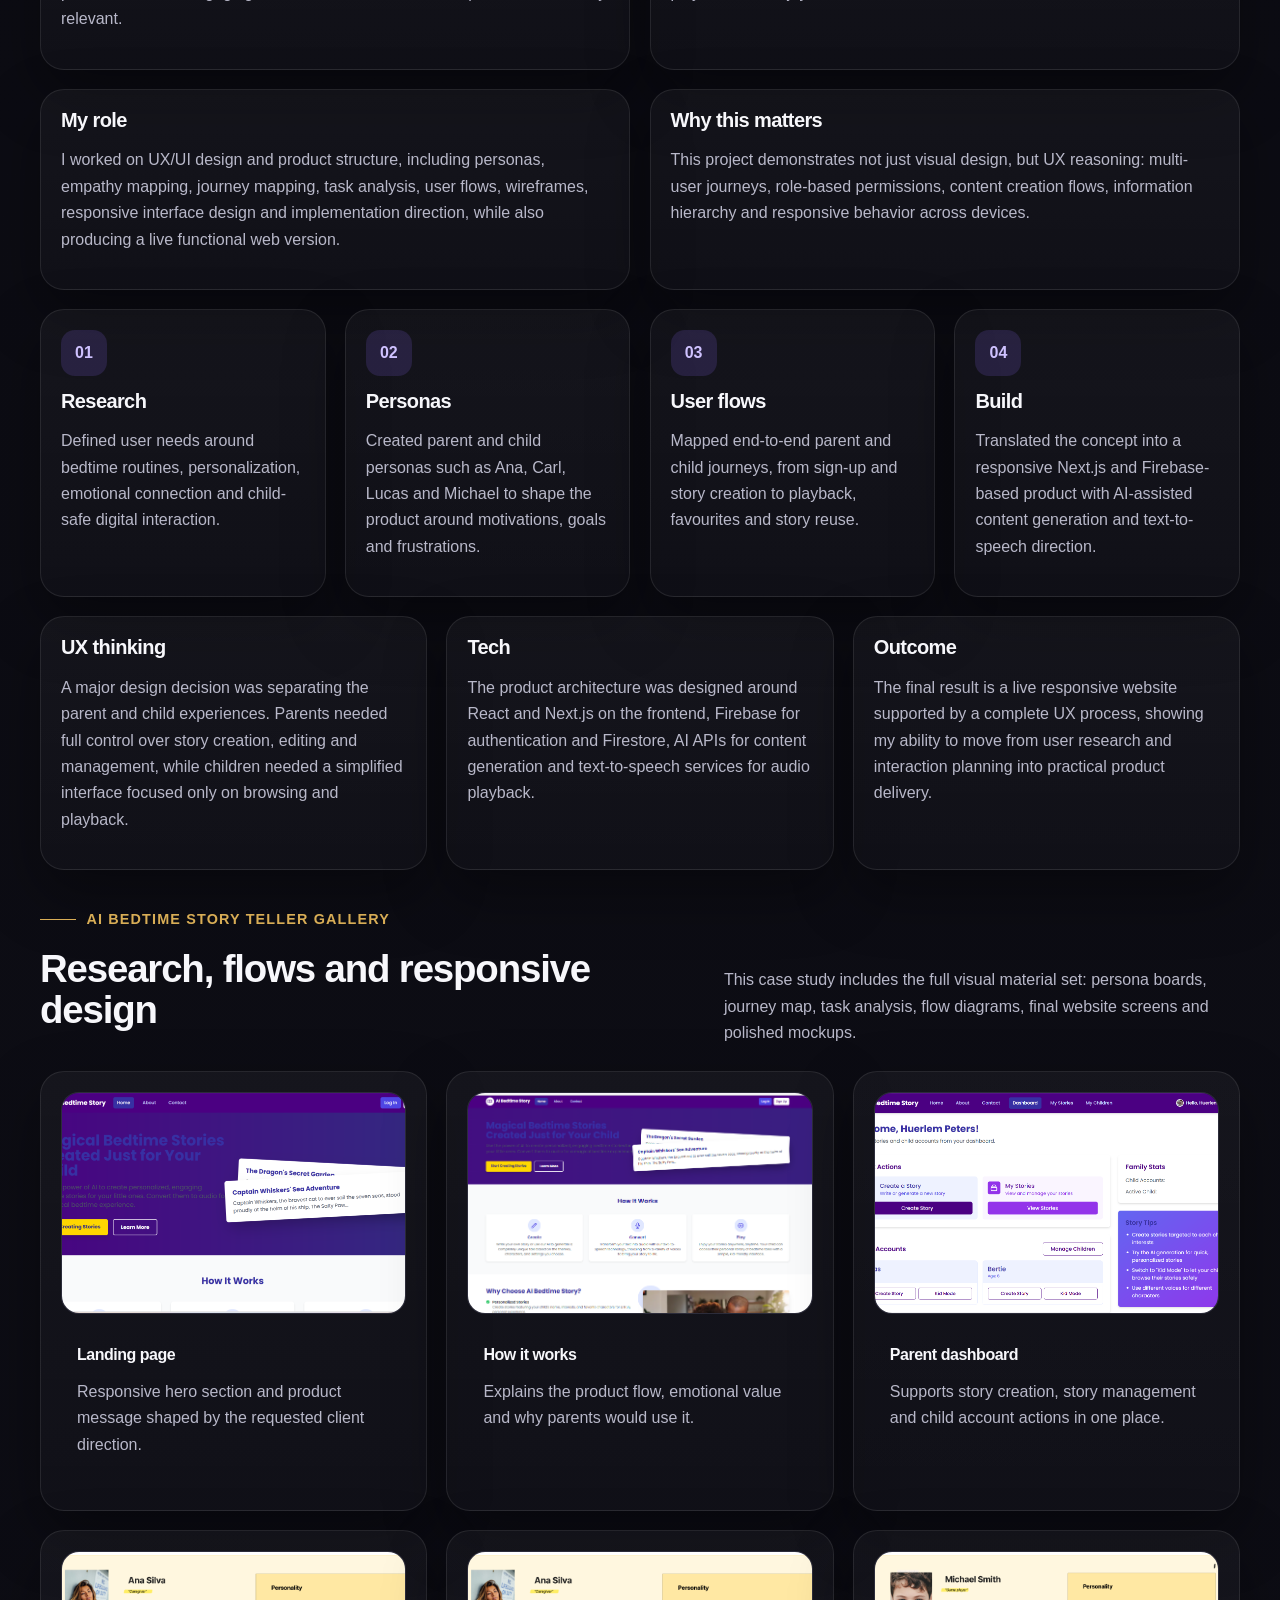
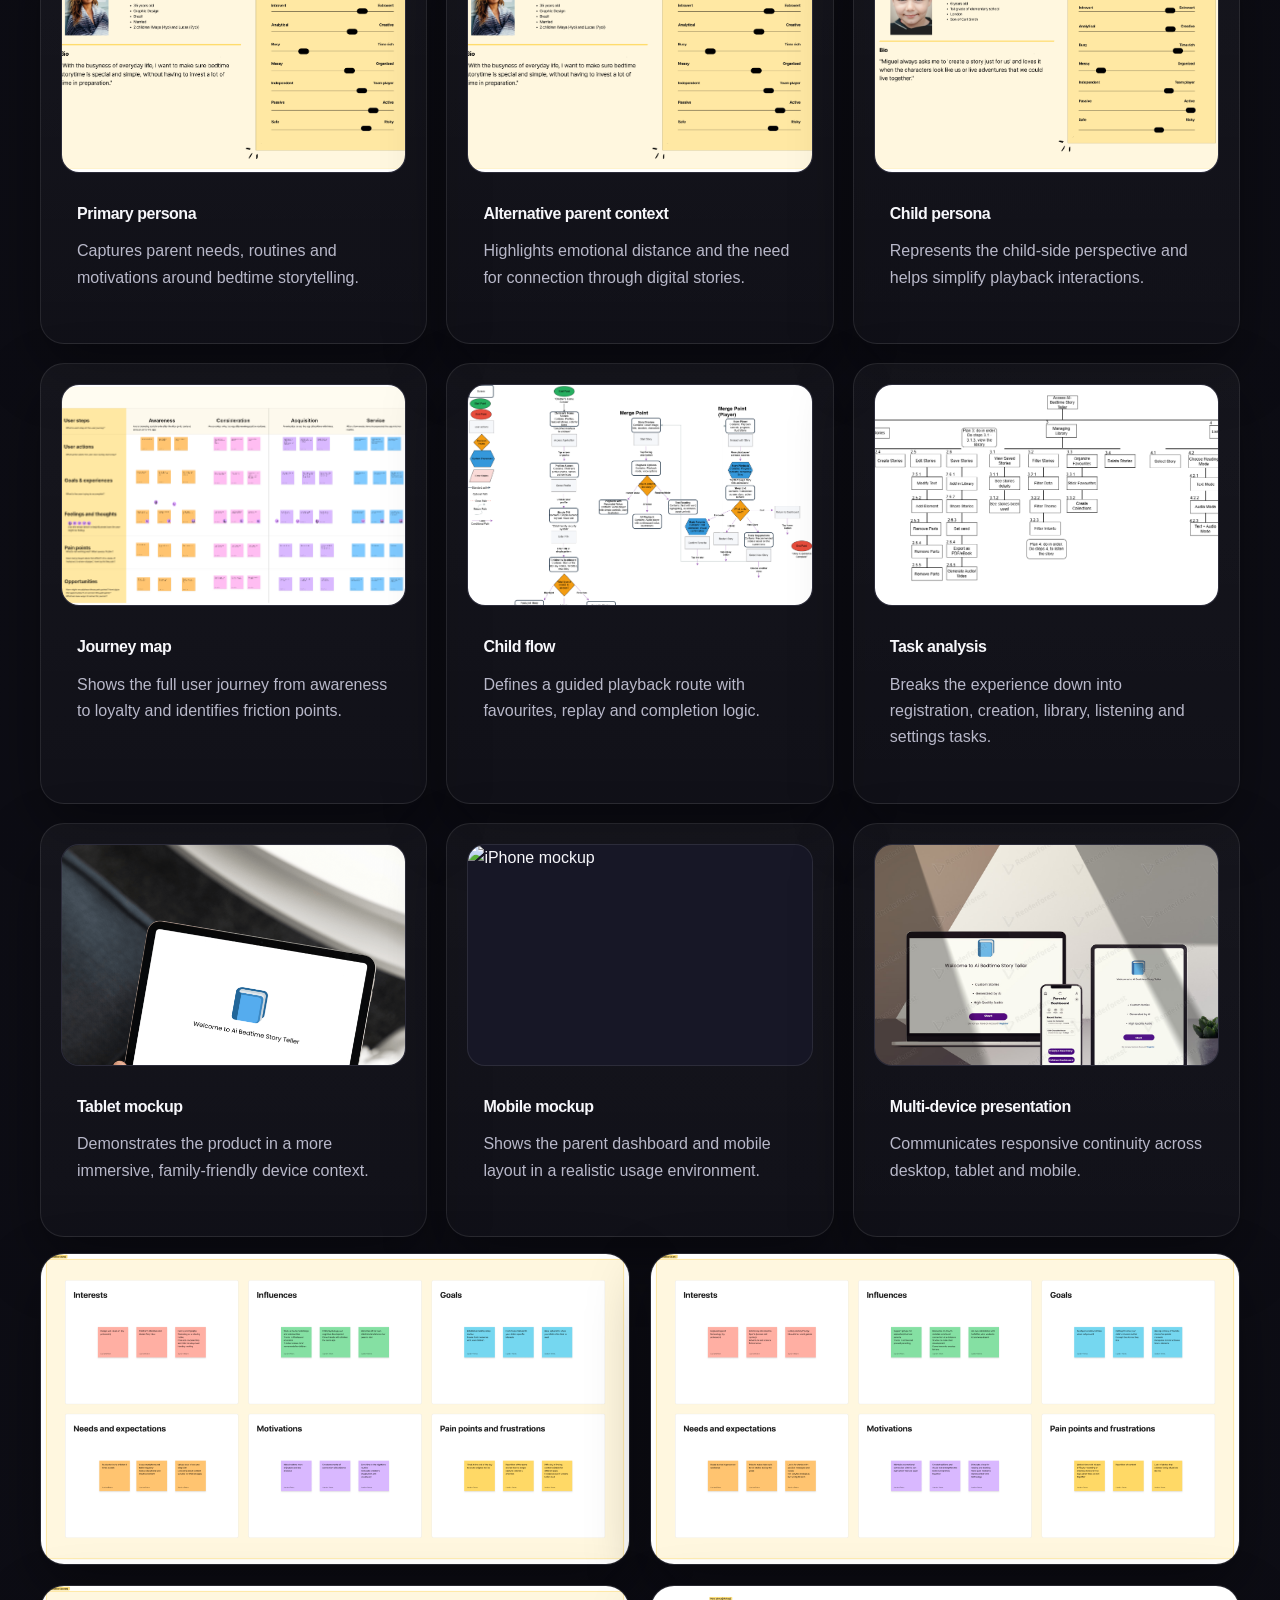
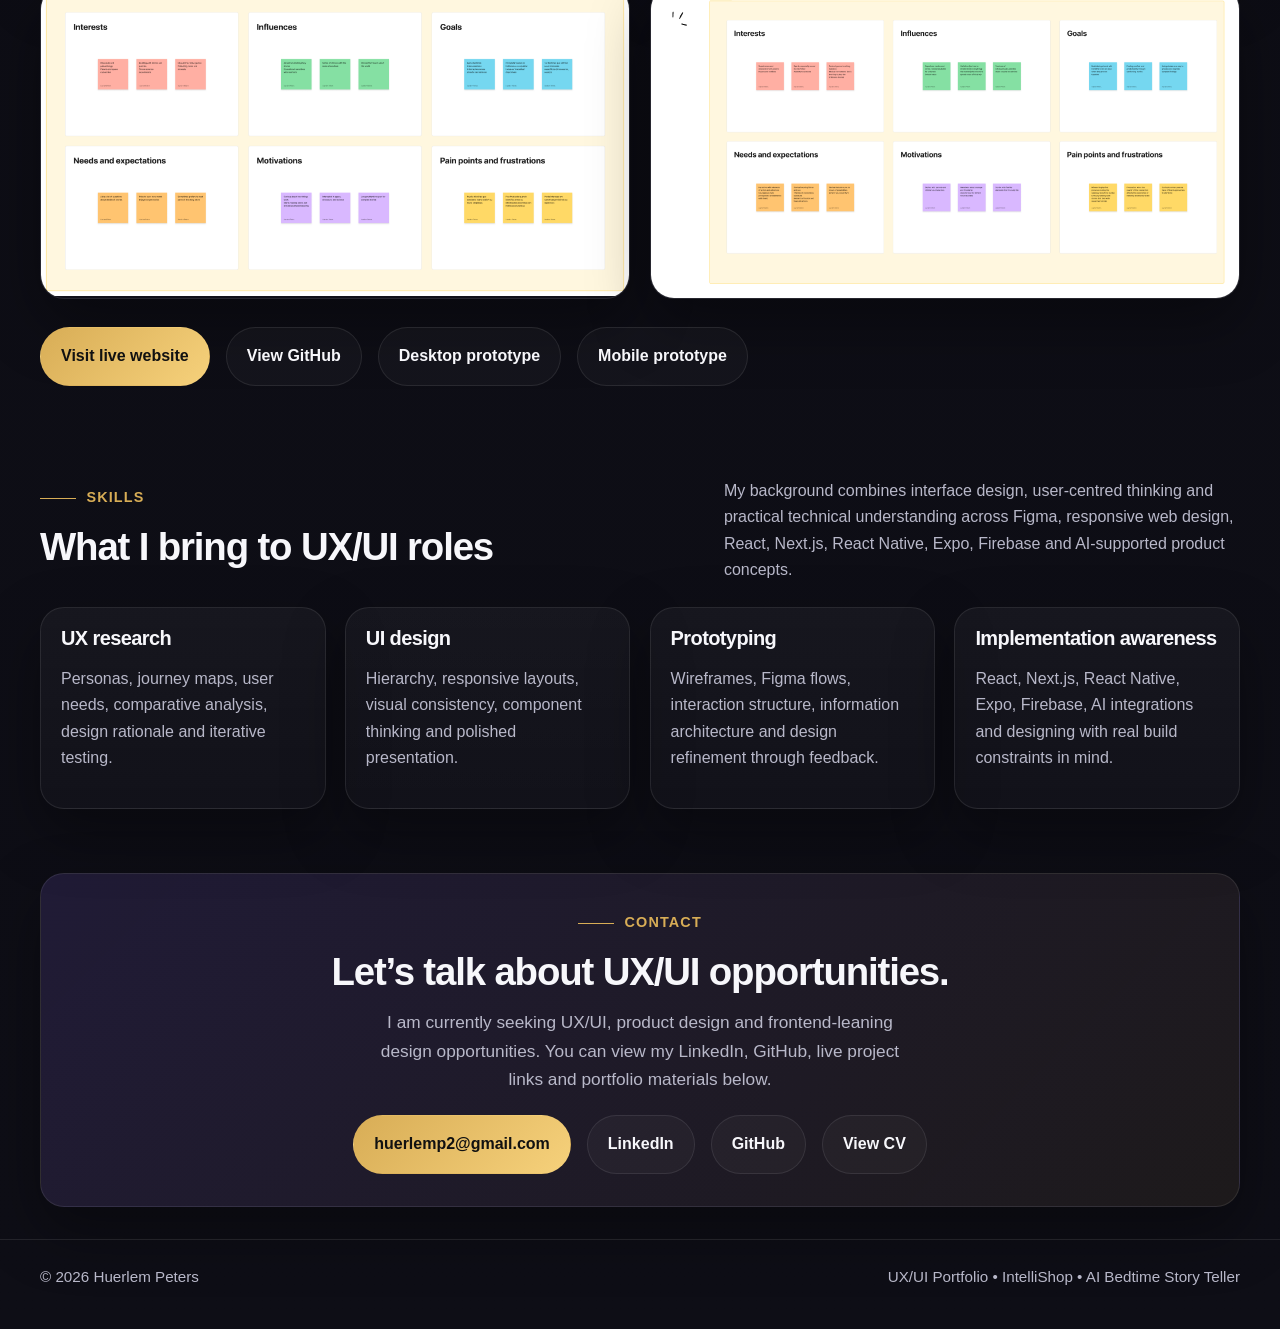
==== commit 8037d346: "Add files via upload" ====
--- a/portfolio-site/index.html
+++ b/portfolio-site/index.html
@@ -6,7 +6,7 @@
     <title>Huerlem Peters | UX/UI Portfolio</title>
     <meta
       name="description"
-      content="UX/UI portfolio of Huerlem Peters featuring IntelliShop and AI Bedtime Story Teller."
+      content="UX/UI portfolio of Huerlem Peters featuring IntelliShop and AI Bedtime Story Teller — two end-to-end case studies covering research, prototyping, testing and implementation."
     />
     <link rel="stylesheet" href="style.css" />
   </head>
@@ -28,17 +28,24 @@
       <section class="hero">
         <div class="container hero-grid">
           <div>
-            <div class="eyebrow">UX/UI Designer • London</div>
+            <div class="eyebrow">
+              UX/UI Designer • Frontend Developer • London
+            </div>
             <h1>
-              Designing thoughtful digital products from concept to
-              implementation.
+              Designing AI-powered digital experiences with strong UX
+              foundations.
             </h1>
             <p class="lead">
-              I am a London-based UX/UI designer and computing graduate with a
-              2:1 from Solent University. I design user-centred digital products
-              for web and mobile, combining UX research, wireframing,
-              prototyping and visual design with practical frontend, Next.js,
-              React Native and Firebase implementation awareness.
+              I am a London-based UX/UI designer and frontend-leaning computing
+              graduate with a 2:1 from Solent University. I design user-centred
+              digital products for web and mobile, combining UX research,
+              wireframing, prototyping and visual design with practical
+              implementation in Next.js, React Native and Firebase.
+            </p>
+            <p class="lead" style="max-width: 56ch; margin-top: -0.35rem">
+              My portfolio focuses on real products, clear design thinking and
+              end-to-end delivery — from problem framing and user flows to
+              polished interfaces and live builds.
             </p>
             <div class="actions">
               <a class="btn btn-primary" href="#work">View case studies</a>
@@ -47,16 +54,20 @@
             <div class="stats">
               <div class="stat">
                 <strong>2 end-to-end case studies</strong>
-                <span>Research, prototyping, testing and implementation</span>
+                <span
+                  >Problem, process, design decisions and implementation</span
+                >
               </div>
               <div class="stat">
-                <strong>Web + mobile</strong>
-                <span>Responsive products across different user contexts</span>
+                <strong>UX + UI + Frontend</strong>
+                <span
+                  >Research-led product thinking with practical delivery</span
+                >
               </div>
               <div class="stat">
-                <strong>Figma → build</strong>
+                <strong>AI-supported products</strong>
                 <span
-                  >Design decisions translated into functional products</span
+                  >Designed around clarity, usefulness and everyday value</span
                 >
               </div>
             </div>
@@ -64,8 +75,8 @@
 
           <aside class="hero-card">
             <div class="hero-visual">
-              <div class="hero-badge">HP</div>
-              <div class="phone" aria-label="portfolio preview">
+              <div class="hero-logo">HP</div>
+              <div class="phone" aria-label="Portfolio featured preview">
                 <div class="phone-top">
                   <small>Featured portfolio</small>
                   <h3>UX/UI Case Studies</h3>
@@ -90,7 +101,7 @@
                   <div class="mini-card">
                     <strong>AI Bedtime Story Teller</strong>
                     <div class="mini-row">
-                      <span>Responsive web platform</span
+                      <span>Web storytelling platform</span
                       ><span>Parent + child roles</span>
                     </div>
                     <div class="chip-row">
@@ -100,10 +111,10 @@
                     </div>
                   </div>
                   <div class="mini-card">
-                    <strong>Why it matters</strong>
+                    <strong>What I bring</strong>
                     <div class="mini-row">
-                      <span>Real user problems</span
-                      ><span>End-to-end product thinking</span>
+                      <span>Product thinking</span
+                      ><span>Design + implementation</span>
                     </div>
                   </div>
                 </div>
@@ -121,15 +132,14 @@
               <h2>Case studies</h2>
             </div>
             <p>
-              My portfolio highlights two core projects: IntelliShop, a mobile
-              shopping and inventory product, and AI Bedtime Story Teller, a
-              responsive storytelling platform designed around family routines,
-              personalization and accessibility.
+              These projects are presented as UX case studies rather than image
+              galleries. Each one shows the problem, design process, product
+              decisions, interface direction and implementation outcome.
             </p>
           </div>
 
           <div class="project-grid">
-            <article class="project-card" id="intellishop-preview">
+            <article class="project-card" id="intellishop">
               <div class="tag-row">
                 <span class="tag">UX Research</span>
                 <span class="tag">Mobile UI</span>
@@ -138,14 +148,14 @@
               </div>
               <h3>IntelliShop — AI Mobile Shopping List</h3>
               <p>
-                A dissertation project created to help users plan shopping more
-                efficiently, reduce waste and compare supermarket prices while
-                managing household stock in one connected mobile experience.
-              </p>
-              <p>
-                The product includes AI-based shopping suggestions, inventory
-                control, recipe support and price comparison features, moving
-                from Figma prototypes into a functional Expo-based application.
+                Designed to reduce friction in grocery planning by combining
+                shopping lists, stock visibility, budget-aware suggestions,
+                recipes and supermarket price comparison in one mobile product.
+              </p>
+              <p>
+                This case study shows how I moved from problem definition and
+                prototype testing into a functional application shaped by
+                usability and practical implementation constraints.
               </p>
               <div class="actions" style="margin-bottom: 0">
                 <a class="btn btn-primary" href="#intellishop-case"
@@ -161,7 +171,7 @@
               </div>
             </article>
 
-            <article class="project-card" id="storyteller-preview">
+            <article class="project-card" id="storyteller">
               <div class="tag-row">
                 <span class="tag">UX Strategy</span>
                 <span class="tag">Responsive Web</span>
@@ -170,15 +180,14 @@
               </div>
               <h3>AI Bedtime Story Teller</h3>
               <p>
-                A web application designed to help parents create personalised
-                bedtime stories using AI, convert them into audio and manage
-                safe playback experiences for children through role-based
-                interfaces.
-              </p>
-              <p>
-                This project combines user research, personas, journey maps,
-                user flows, wireframes, desktop and mobile prototypes, and a
-                live functional implementation.
+                Designed to help parents create personalised bedtime stories
+                with AI, convert them into audio and provide a safer, simpler
+                playback experience for children through role-based interfaces.
+              </p>
+              <p>
+                This case study highlights personas, journey thinking, user
+                flows, responsive design and the transition from UX artifacts
+                into a live product.
               </p>
               <div class="actions" style="margin-bottom: 0">
                 <a class="btn btn-purple" href="#storyteller-case"
@@ -214,96 +223,132 @@
 
           <div class="grid-2">
             <article class="card">
-              <h3>The problem</h3>
-              <p>
-                Existing shopping apps often support list creation, but many do
-                not combine intelligent stock awareness, budget-based list
-                suggestions, local price comparison and recipe support in a
-                coherent, user-friendly way.
-              </p>
-              <p>
-                I framed the project around how AI can help people shop more
-                efficiently while improving household inventory management and
-                reducing unnecessary purchases.
+              <h3>Problem</h3>
+              <p>
+                Existing shopping apps often support basic list creation, but
+                many do not combine intelligent stock awareness, budget-based
+                shopping support, local price comparison and recipe guidance in
+                a coherent, user-friendly experience.
+              </p>
+            </article>
+            <article class="card">
+              <h3>Goal</h3>
+              <p>
+                Design an AI-supported mobile product that helps users plan
+                shopping more efficiently, reduce waste, improve decision-making
+                and make everyday grocery management feel simpler and clearer.
+              </p>
+            </article>
+          </div>
+
+          <div class="project-intro" style="margin-top: 1.2rem">
+            <article class="project-card">
+              <div class="tag-row">
+                <span class="tag">UX/UI Designer & Developer</span>
+                <span class="tag">Expo</span>
+                <span class="tag">Figma</span>
+                <span class="tag">AI Features</span>
+              </div>
+              <h3>My role</h3>
+              <p>
+                I worked across the full process: problem framing, research
+                synthesis, interface planning, wireframing, prototyping, screen
+                design and implementation translation into a functional mobile
+                application.
+              </p>
+              <p>
+                I treated the project as both a UX challenge and a real product
+                build, which meant aligning interface decisions with how the app
+                would actually function in development.
               </p>
             </article>
 
             <aside class="card">
               <h3>At a glance</h3>
-              <div class="at-a-glance">
-                <div class="glance">
+              <div class="kpi-list">
+                <div class="kpi">
                   <span>Role</span><strong>UX/UI Designer & Developer</strong>
                 </div>
-                <div class="glance">
+                <div class="kpi">
                   <span>Platform</span><strong>Mobile app</strong>
                 </div>
-                <div class="glance">
+                <div class="kpi">
                   <span>Tools</span
                   ><strong>Figma, React Native, Expo, Firebase</strong>
                 </div>
-                <div class="glance">
+                <div class="kpi">
                   <span>Focus</span
-                  ><strong>Usability, clarity, AI-supported decisions</strong>
+                  ><strong
+                    >Usability, clarity, AI-supported decision-making</strong
+                  >
                 </div>
               </div>
             </aside>
           </div>
 
-          <div class="feature-grid" style="margin-top: 1.2rem">
-            <article class="feature-card">
-              <div class="icon">01</div>
+          <div class="grid-4" style="margin-top: 1.2rem">
+            <article class="feature">
+              <div class="feature-icon">01</div>
               <h3>Research</h3>
               <p>
                 Reviewed current shopping apps, identified feature gaps and
-                mapped user frustrations around organisation, waste, budget
+                mapped common frustrations around organisation, waste, budget
                 control and convenience.
               </p>
             </article>
-            <article class="feature-card">
-              <div class="icon">02</div>
-              <h3>Personas & flows</h3>
-              <p>
-                Structured the product around real shopping behaviours, helping
-                shape list creation, stock awareness and price-check decisions.
-              </p>
-            </article>
-            <article class="feature-card">
-              <div class="icon">03</div>
-              <h3>Prototype</h3>
-              <p>
-                Built Figma screens covering onboarding, shopping lists, budget
-                suggestions, stock tracking and supermarket comparison.
-              </p>
-            </article>
-            <article class="feature-card">
-              <div class="icon">04</div>
+            <article class="feature">
+              <div class="feature-icon">02</div>
+              <h3>Process</h3>
+              <p>
+                Used wireframes, Figma flows and iterative testing to shape
+                navigation, content hierarchy and the perceived value of
+                AI-supported features.
+              </p>
+            </article>
+            <article class="feature">
+              <div class="feature-icon">03</div>
+              <h3>Design decisions</h3>
+              <p>
+                Focused on simple task flows, clear information hierarchy and
+                feature grouping that supported confidence rather than overload.
+              </p>
+            </article>
+            <article class="feature">
+              <div class="feature-icon">04</div>
               <h3>Implementation</h3>
               <p>
-                Moved the design into a functional application with Expo and
-                Firebase, refining the interface through technical constraints
-                and practical testing.
-              </p>
-            </article>
-          </div>
-
-          <div class="two-col" style="margin-top: 1.2rem">
-            <article class="quote">
-              <h3>Key UX decisions</h3>
-              <p>
-                I focused on simple task flows, clearer screen hierarchy and
-                feature grouping that supported confidence rather than overload.
-                The core value came from combining shopping lists, inventory
-                control, recipe suggestions and price comparison in one coherent
-                experience.
-              </p>
-            </article>
-            <article class="quote">
+                Translated the concept into a functional app, balancing UX goals
+                with real development constraints across navigation, forms and
+                product structure.
+              </p>
+            </article>
+          </div>
+
+          <div class="grid-3" style="margin-top: 1.2rem">
+            <article class="card">
+              <h3>UX thinking</h3>
+              <p>
+                I treated budget suggestions, inventory visibility and price
+                comparison as connected decision-making problems rather than
+                isolated features, helping the product feel more coherent and
+                useful.
+              </p>
+            </article>
+            <article class="card">
+              <h3>Tech</h3>
+              <p>
+                React Native, Expo, Firebase and external APIs supported the
+                live product direction, allowing the case study to move beyond
+                concept visuals into a functional experience.
+              </p>
+            </article>
+            <article class="card">
               <h3>Outcome</h3>
               <p>
-                The project reached a functional application stage with positive
-                early validation and a stronger value proposition than basic
-                shopping list tools by adding AI-supported decisions and stock
-                visibility.
+                The result was a clearer, more structured shopping assistant
+                that improved feature discoverability, supported personalised
+                decisions and demonstrated how UX design can directly shape
+                implementation.
               </p>
             </article>
           </div>
@@ -314,120 +359,162 @@
               <h2>Screens and product evolution</h2>
             </div>
             <p>
-              Key screens include onboarding, shopping list management,
-              budget-aware suggestions, stock tracking, recipe discovery and
-              supermarket comparison.
+              Key screens show how the project evolved from onboarding and core
+              list flows into a more complete product with stock control, budget
+              suggestions, recipes and comparison features.
             </p>
           </div>
 
-          <div class="gallery">
-            <article class="image-card">
+          <div class="gallery-grid">
+            <article class="gallery-item">
+              <div class="gallery-frame">
+                <img
+                  src="assets/intellishop/intellishop-home-page.png"
+                  alt="IntelliShop landing page"
+                />
+              </div>
+              <div class="gallery-caption">
+                <h4>Landing page</h4>
+                <p>
+                  Introduces the product proposition and core benefits for
+                  first-time users.
+                </p>
+              </div>
+            </article>
+            <article class="gallery-item">
+              <div class="gallery-frame">
+                <img
+                  src="assets/intellishop/intellishop-login-web.png"
+                  alt="IntelliShop login screen"
+                />
+              </div>
+              <div class="gallery-caption">
+                <h4>Authentication</h4>
+                <p>
+                  Login flow showing a clearer access point into the
+                  application.
+                </p>
+              </div>
+            </article>
+            <article class="gallery-item">
+              <div class="gallery-frame">
+                <img
+                  src="assets/intellishop/intellishop-dashboard-web.png"
+                  alt="IntelliShop dashboard"
+                />
+              </div>
+              <div class="gallery-caption">
+                <h4>Dashboard</h4>
+                <p>
+                  Main hub with current list, low stock awareness and quick
+                  actions.
+                </p>
+              </div>
+            </article>
+            <article class="gallery-item">
+              <div class="gallery-frame">
+                <img
+                  src="assets/intellishop/intellishop-shopping-list.png"
+                  alt="IntelliShop shopping list screen"
+                />
+              </div>
+              <div class="gallery-caption">
+                <h4>Shopping list</h4>
+                <p>
+                  Core list interface for reviewing selected items and moving
+                  toward completion.
+                </p>
+              </div>
+            </article>
+            <article class="gallery-item">
+              <div class="gallery-frame">
+                <img
+                  src="assets/intellishop/intellishop-list-suggestion.png"
+                  alt="Budget based list suggestion"
+                />
+              </div>
+              <div class="gallery-caption">
+                <h4>Budget suggestion</h4>
+                <p>
+                  Supports more realistic shopping recommendations based on
+                  spending limits.
+                </p>
+              </div>
+            </article>
+            <article class="gallery-item">
+              <div class="gallery-frame">
+                <img
+                  src="assets/intellishop/intellishop-comparison-page.png"
+                  alt="Price comparison screen"
+                />
+              </div>
+              <div class="gallery-caption">
+                <h4>Price comparison</h4>
+                <p>
+                  Helps users make more informed purchase decisions across
+                  supermarkets.
+                </p>
+              </div>
+            </article>
+            <article class="gallery-item">
+              <div class="gallery-frame">
+                <img
+                  src="assets/intellishop/intellishop-stock-page.png"
+                  alt="Stock control screen"
+                />
+              </div>
+              <div class="gallery-caption">
+                <h4>Stock control</h4>
+                <p>
+                  Improves household visibility through quantities, usage and
+                  replenishment awareness.
+                </p>
+              </div>
+            </article>
+            <article class="gallery-item">
+              <div class="gallery-frame">
+                <img
+                  src="assets/intellishop/intellishop-recipes-web.png"
+                  alt="Recipe suggestion screen"
+                />
+              </div>
+              <div class="gallery-caption">
+                <h4>Recipe suggestions</h4>
+                <p>
+                  Connects ingredients and stock to more useful meal planning.
+                </p>
+              </div>
+            </article>
+            <article class="gallery-item">
+              <div class="gallery-frame">
+                <img
+                  src="assets/intellishop/intellishop-user-profile.png"
+                  alt="IntelliShop user profile screen"
+                />
+              </div>
+              <div class="gallery-caption">
+                <h4>User profile menu</h4>
+                <p>
+                  Shows navigation between product areas and personalised
+                  actions.
+                </p>
+              </div>
+            </article>
+          </div>
+
+          <div class="masonry">
+            <div class="full-bleed-image">
               <img
-                src="assets/intellishop-home.png"
-                alt="IntelliShop home screen"
+                src="assets/intellishop/intellishop-home-page.png"
+                alt="Early IntelliShop home page concept"
               />
-              <div class="content">
-                <h4>Home & onboarding</h4>
-                <p>
-                  Introduces the product identity and provides quick access to
-                  registration and login.
-                </p>
-              </div>
-            </article>
-            <article class="image-card">
+            </div>
+            <div class="full-bleed-image">
               <img
-                src="assets/intellishop-profile.png"
-                alt="IntelliShop user profile and main menu"
+                src="assets/intellishop/intellishop-figma-overview.png"
+                alt="IntelliShop project overview in Figma"
               />
-              <div class="content">
-                <h4>Main user hub</h4>
-                <p>
-                  Acts as a central navigation point linking shopping list,
-                  stock, personalisation and recipe suggestions.
-                </p>
-              </div>
-            </article>
-            <article class="image-card">
-              <img
-                src="assets/intellishop-shopping-list.png"
-                alt="IntelliShop shopping list screen"
-              />
-              <div class="content">
-                <h4>Shopping list management</h4>
-                <p>
-                  Supports review, item confirmation and movement toward the
-                  next shopping decision.
-                </p>
-              </div>
-            </article>
-            <article class="image-card">
-              <img
-                src="assets/intellishop-list-suggestion.png"
-                alt="IntelliShop budget list suggestion"
-              />
-              <div class="content">
-                <h4>Budget-aware list suggestions</h4>
-                <p>
-                  Connects user budget input with a realistic, guided shopping
-                  recommendation.
-                </p>
-              </div>
-            </article>
-            <article class="image-card">
-              <img
-                src="assets/intellishop-comparison.png"
-                alt="IntelliShop price comparison screen"
-              />
-              <div class="content">
-                <h4>Price comparison</h4>
-                <p>
-                  Helps users compare supermarkets and make better purchasing
-                  choices.
-                </p>
-              </div>
-            </article>
-            <article class="image-card">
-              <img
-                src="assets/intellishop-stock.png"
-                alt="IntelliShop stock page"
-              />
-              <div class="content">
-                <h4>Stock control</h4>
-                <p>
-                  Improves household awareness through quantities, replenishment
-                  prompts and stock percentages.
-                </p>
-              </div>
-            </article>
-          </div>
-
-          <div class="wide-gallery" style="margin-top: 1rem">
-            <article class="image-card">
-              <img
-                src="assets/intellishop-dashboard-web.png"
-                alt="IntelliShop refined web dashboard"
-              />
-              <div class="content">
-                <h4>Refined dashboard</h4>
-                <p>
-                  A more advanced implementation stage with current list, low
-                  stock and quick actions.
-                </p>
-              </div>
-            </article>
-            <article class="image-card">
-              <img
-                src="assets/intellishop-recipe-discovery.png"
-                alt="IntelliShop recipe discovery interface"
-              />
-              <div class="content">
-                <h4>Recipe discovery</h4>
-                <p>
-                  Encourages users to make use of existing ingredients and
-                  reduce food waste.
-                </p>
-              </div>
-            </article>
+            </div>
           </div>
         </div>
       </section>
@@ -448,19 +535,25 @@
 
           <div class="grid-2">
             <article class="card">
-              <h3>The problem</h3>
-              <p>
-                Parents often want meaningful bedtime routines but do not always
-                have time to write original stories. Children, meanwhile,
-                benefit from personalised and emotionally relevant stories that
-                feel consistent and easy to revisit.
-              </p>
-              <p>
-                The challenge was to design a product that balanced convenience,
-                emotional value, role-based safety and a smooth cross-device
-                experience.
-              </p>
-            </article>
+              <h3>Problem</h3>
+              <p>
+                Parents want meaningful bedtime routines, but do not always have
+                the time or energy to write original stories. Children,
+                meanwhile, benefit from personalised and engaging content that
+                feels familiar, simple and emotionally relevant.
+              </p>
+            </article>
+            <article class="card">
+              <h3>Goal</h3>
+              <p>
+                Design a responsive platform that makes story creation easier
+                for parents while keeping the child experience safer, simpler
+                and focused purely on playback and enjoyment.
+              </p>
+            </article>
+          </div>
+
+          <div class="grid-2" style="margin-top: 1.2rem">
             <article class="card">
               <h3>My role</h3>
               <p>
@@ -471,36 +564,45 @@
                 web version.
               </p>
             </article>
-          </div>
-
-          <div class="feature-grid" style="margin-top: 1.2rem">
-            <article class="feature-card">
-              <div class="icon">01</div>
+            <article class="card">
+              <h3>Why this matters</h3>
+              <p>
+                This project demonstrates not just visual design, but UX
+                reasoning: multi-user journeys, role-based permissions, content
+                creation flows, information hierarchy and responsive behavior
+                across devices.
+              </p>
+            </article>
+          </div>
+
+          <div class="grid-4" style="margin-top: 1.2rem">
+            <article class="feature">
+              <div class="feature-icon">01</div>
               <h3>Research</h3>
               <p>
                 Defined user needs around bedtime routines, personalization,
                 emotional connection and child-safe digital interaction.
               </p>
             </article>
-            <article class="feature-card">
-              <div class="icon">02</div>
+            <article class="feature">
+              <div class="feature-icon">02</div>
               <h3>Personas</h3>
               <p>
                 Created parent and child personas such as Ana, Carl, Lucas and
-                Michael to shape the product around distinct motivations, goals
-                and frustrations.
-              </p>
-            </article>
-            <article class="feature-card">
-              <div class="icon">03</div>
+                Michael to shape the product around motivations, goals and
+                frustrations.
+              </p>
+            </article>
+            <article class="feature">
+              <div class="feature-icon">03</div>
               <h3>User flows</h3>
               <p>
-                Mapped parent and child journeys from sign-up and story creation
-                through playback, favourites and story reuse.
-              </p>
-            </article>
-            <article class="feature-card">
-              <div class="icon">04</div>
+                Mapped end-to-end parent and child journeys, from sign-up and
+                story creation to playback, favourites and story reuse.
+              </p>
+            </article>
+            <article class="feature">
+              <div class="feature-icon">04</div>
               <h3>Build</h3>
               <p>
                 Translated the concept into a responsive Next.js and
@@ -510,306 +612,287 @@
             </article>
           </div>
 
-          <div class="two-col" style="margin-top: 1.2rem">
-            <article class="quote">
-              <h3>Key UX decisions</h3>
-              <p>
-                A major decision was separating the parent and child
+          <div class="grid-3" style="margin-top: 1.2rem">
+            <article class="card">
+              <h3>UX thinking</h3>
+              <p>
+                A major design decision was separating the parent and child
                 experiences. Parents needed full control over story creation,
                 editing and management, while children needed a simplified
                 interface focused only on browsing and playback.
               </p>
             </article>
-            <article class="quote">
-              <h3>Links</h3>
-              <p>
-                <strong>Live website:</strong>
-                <a
-                  href="https://ai-group-storytelling-rep.vercel.app/"
-                  target="_blank"
-                  rel="noreferrer"
-                  >ai-group-storytelling-rep.vercel.app</a
-                ><br />
-                <strong>GitHub:</strong>
-                <a
-                  href="https://github.com/Huerlem/ai-bedtime-story-teller"
-                  target="_blank"
-                  rel="noreferrer"
-                  >github.com/Huerlem/ai-bedtime-story-teller</a
-                ><br />
-                <strong>Desktop prototype:</strong>
-                <a
-                  href="https://www.figma.com/design/Yg9Ii4MBSahrxj5ZSObMib/Ai-bedtime-story-teller?node-id=3-4"
-                  target="_blank"
-                  rel="noreferrer"
-                  >View in Figma</a
-                ><br />
-                <strong>Mobile prototype:</strong>
-                <a
-                  href="https://www.figma.com/design/Yg9Ii4MBSahrxj5ZSObMib/Ai-bedtime-story-teller?node-id=0-1"
-                  target="_blank"
-                  rel="noreferrer"
-                  >View in Figma</a
-                >
+            <article class="card">
+              <h3>Tech</h3>
+              <p>
+                The product architecture was designed around React and Next.js
+                on the frontend, Firebase for authentication and Firestore, AI
+                APIs for content generation and text-to-speech services for
+                audio playback.
+              </p>
+            </article>
+            <article class="card">
+              <h3>Outcome</h3>
+              <p>
+                The final result is a live responsive website supported by a
+                complete UX process, showing my ability to move from user
+                research and interaction planning into practical product
+                delivery.
               </p>
             </article>
           </div>
 
           <div class="section-head" style="margin-top: 2rem">
             <div>
-              <div class="eyebrow">Live product</div>
-              <h2>Responsive web UI</h2>
+              <div class="eyebrow">AI Bedtime Story Teller Gallery</div>
+              <h2>Research, flows and responsive design</h2>
             </div>
             <p>
-              The final website applies the client’s desired purple-and-gold
-              direction, clear calls to action and dashboard patterns for both
-              public browsing and authenticated story management.
+              This case study includes the full visual material set: persona
+              boards, journey map, task analysis, flow diagrams, final website
+              screens and polished mockups.
             </p>
           </div>
 
-          <div class="wide-gallery">
-            <article class="image-card">
+          <div class="gallery-grid">
+            <article class="gallery-item">
+              <div class="gallery-frame">
+                <img
+                  src="assets/storyteller/story-website-home.png"
+                  alt="AI Bedtime Story Teller home page"
+                />
+              </div>
+              <div class="gallery-caption">
+                <h4>Landing page</h4>
+                <p>
+                  Responsive hero section and product message shaped by the
+                  requested client direction.
+                </p>
+              </div>
+            </article>
+            <article class="gallery-item">
+              <div class="gallery-frame">
+                <img
+                  src="assets/storyteller/story-website-about.png"
+                  alt="AI Bedtime Story Teller about section"
+                />
+              </div>
+              <div class="gallery-caption">
+                <h4>How it works</h4>
+                <p>
+                  Explains the product flow, emotional value and why parents
+                  would use it.
+                </p>
+              </div>
+            </article>
+            <article class="gallery-item">
+              <div class="gallery-frame">
+                <img
+                  src="assets/storyteller/story-website-dashboard.png"
+                  alt="AI Bedtime Story Teller dashboard"
+                />
+              </div>
+              <div class="gallery-caption">
+                <h4>Parent dashboard</h4>
+                <p>
+                  Supports story creation, story management and child account
+                  actions in one place.
+                </p>
+              </div>
+            </article>
+            <article class="gallery-item">
+              <div class="gallery-frame">
+                <img
+                  src="assets/storyteller/story-ana-persona.png"
+                  alt="Ana persona board"
+                />
+              </div>
+              <div class="gallery-caption">
+                <h4>Primary persona</h4>
+                <p>
+                  Captures parent needs, routines and motivations around bedtime
+                  storytelling.
+                </p>
+              </div>
+            </article>
+            <article class="gallery-item">
+              <div class="gallery-frame">
+                <img
+                  src="assets/storyteller/story-ana-persona.png"
+                  alt="Carl persona board"
+                />
+              </div>
+              <div class="gallery-caption">
+                <h4>Alternative parent context</h4>
+                <p>
+                  Highlights emotional distance and the need for connection
+                  through digital stories.
+                </p>
+              </div>
+            </article>
+            <article class="gallery-item">
+              <div class="gallery-frame">
+                <img
+                  src="assets/storyteller/story-michael-persona.png"
+                  alt="Michael persona board"
+                />
+              </div>
+              <div class="gallery-caption">
+                <h4>Child persona</h4>
+                <p>
+                  Represents the child-side perspective and helps simplify
+                  playback interactions.
+                </p>
+              </div>
+            </article>
+            <article class="gallery-item">
+              <div class="gallery-frame">
+                <img
+                  src="assets/storyteller/story-journey-map.png"
+                  alt="Ana journey map"
+                />
+              </div>
+              <div class="gallery-caption">
+                <h4>Journey map</h4>
+                <p>
+                  Shows the full user journey from awareness to loyalty and
+                  identifies friction points.
+                </p>
+              </div>
+            </article>
+            <article class="gallery-item">
+              <div class="gallery-frame">
+                <img
+                  src="assets/storyteller/story-child-flow.png"
+                  alt="Child user flow diagram"
+                />
+              </div>
+              <div class="gallery-caption">
+                <h4>Child flow</h4>
+                <p>
+                  Defines a guided playback route with favourites, replay and
+                  completion logic.
+                </p>
+              </div>
+            </article>
+            <article class="gallery-item">
+              <div class="gallery-frame">
+                <img
+                  src="assets/storyteller/story-task-analysis.png"
+                  alt="Task analysis diagram"
+                />
+              </div>
+              <div class="gallery-caption">
+                <h4>Task analysis</h4>
+                <p>
+                  Breaks the experience down into registration, creation,
+                  library, listening and settings tasks.
+                </p>
+              </div>
+            </article>
+            <article class="gallery-item">
+              <div class="gallery-frame">
+                <img
+                  src="assets/storyteller/story-ipad-mockup.png"
+                  alt="iPad mockup"
+                />
+              </div>
+              <div class="gallery-caption">
+                <h4>Tablet mockup</h4>
+                <p>
+                  Demonstrates the product in a more immersive, family-friendly
+                  device context.
+                </p>
+              </div>
+            </article>
+            <article class="gallery-item">
+              <div class="gallery-frame">
+                <img
+                  src="assets/storyteller/story-iphone-mockup.png"
+                  alt="iPhone mockup"
+                />
+              </div>
+              <div class="gallery-caption">
+                <h4>Mobile mockup</h4>
+                <p>
+                  Shows the parent dashboard and mobile layout in a realistic
+                  usage environment.
+                </p>
+              </div>
+            </article>
+            <article class="gallery-item">
+              <div class="gallery-frame">
+                <img
+                  src="assets/storyteller/story-multidevice-mockup.jpg"
+                  alt="Multi-device mockup"
+                />
+              </div>
+              <div class="gallery-caption">
+                <h4>Multi-device presentation</h4>
+                <p>
+                  Communicates responsive continuity across desktop, tablet and
+                  mobile.
+                </p>
+              </div>
+            </article>
+          </div>
+
+          <div class="masonry">
+            <div class="full-bleed-image">
               <img
-                src="assets/storyteller-hero.png"
-                alt="AI Bedtime Story Teller hero page"
+                src="assets/storyteller/story-ana-about.png"
+                alt="Ana insight board"
               />
-              <div class="content">
-                <h4>Hero section</h4>
-                <p>
-                  Communicates the value proposition immediately: personalised
-                  bedtime stories created with AI.
-                </p>
-              </div>
-            </article>
-            <article class="image-card">
+            </div>
+            <div class="full-bleed-image">
               <img
-                src="assets/storyteller-homepage-full.png"
-                alt="AI Bedtime Story Teller full homepage"
+                src="assets/storyteller/story-carl-about.png"
+                alt="Carl insight board"
               />
-              <div class="content">
-                <h4>Marketing homepage</h4>
-                <p>
-                  Explains how the product works and builds trust through
-                  feature explanations and social proof.
-                </p>
-              </div>
-            </article>
-            <article class="image-card">
+            </div>
+            <div class="full-bleed-image">
               <img
-                src="assets/storyteller-login.png"
-                alt="AI Bedtime Story Teller login screen"
+                src="assets/storyteller/story-lucas-about.png"
+                alt="Lucas insight board"
               />
-              <div class="content">
-                <h4>Login experience</h4>
-                <p>
-                  Provides a clean access point aligned to the visual language
-                  of the product.
-                </p>
-              </div>
-            </article>
-            <article class="image-card">
+            </div>
+            <div class="full-bleed-image">
               <img
-                src="assets/storyteller-dashboard.png"
-                alt="AI Bedtime Story Teller dashboard"
+                src="assets/storyteller/story-michael-about.png"
+                alt="Michael insight board"
               />
-              <div class="content">
-                <h4>Parent dashboard</h4>
-                <p>
-                  Supports quick actions, child management and story overview
-                  from one organised home area.
-                </p>
-              </div>
-            </article>
-          </div>
-
-          <div class="section-head" style="margin-top: 2rem">
-            <div>
-              <div class="eyebrow">UX research assets</div>
-              <h2>Personas, maps and system thinking</h2>
-            </div>
-            <p>
-              The project is supported by a complete UX process, including
-              personas, empathy mapping, journey mapping, flows and task
-              analysis.
-            </p>
-          </div>
-
-          <div class="board-gallery">
-            <article class="image-card">
-              <img src="assets/storyteller-persona-ana.png" alt="Ana persona" />
-              <div class="content">
-                <h4>Ana persona</h4>
-                <p>
-                  A caregiver persona focused on making bedtime special without
-                  heavy preparation effort.
-                </p>
-              </div>
-            </article>
-            <article class="image-card">
-              <img
-                src="assets/storyteller-persona-carl.png"
-                alt="Carl persona"
-              />
-              <div class="content">
-                <h4>Carl persona</h4>
-                <p>
-                  A separated parent persona designed around emotional
-                  connection from a distance.
-                </p>
-              </div>
-            </article>
-            <article class="image-card">
-              <img
-                src="assets/storyteller-persona-michael.png"
-                alt="Michael persona"
-              />
-              <div class="content">
-                <h4>Child persona</h4>
-                <p>
-                  Represents the child perspective and helps guide a safe,
-                  engaging playback experience.
-                </p>
-              </div>
-            </article>
-            <article class="image-card">
-              <img
-                src="assets/storyteller-journey-map.png"
-                alt="Journey map for Ana"
-              />
-              <div class="content">
-                <h4>Journey map</h4>
-                <p>
-                  Explores awareness, consideration, acquisition, service and
-                  loyalty stages to identify friction and opportunity.
-                </p>
-              </div>
-            </article>
-            <article class="image-card">
-              <img
-                src="assets/storyteller-child-flow.png"
-                alt="Child flow diagram"
-              />
-              <div class="content">
-                <h4>Child flow</h4>
-                <p>
-                  Maps the listening journey from story selection to playback,
-                  favourite actions and replay.
-                </p>
-              </div>
-            </article>
-            <article class="image-card">
-              <img
-                src="assets/storyteller-task-analysis.png"
-                alt="Task analysis diagram"
-              />
-              <div class="content">
-                <h4>Task analysis</h4>
-                <p>
-                  Breaks down registration, story creation, listening and
-                  settings into a full product structure.
-                </p>
-              </div>
-            </article>
-          </div>
-
-          <div class="gallery" style="margin-top: 1rem">
-            <article class="image-card">
-              <img
-                src="assets/storyteller-empathy-ana.png"
-                alt="Empathy map for Ana"
-              />
-              <div class="content">
-                <h4>Ana empathy map</h4>
-                <p>
-                  Captures interests, influences, goals, motivations and
-                  frustrations.
-                </p>
-              </div>
-            </article>
-            <article class="image-card">
-              <img
-                src="assets/storyteller-empathy-carl.png"
-                alt="Empathy map for Carl"
-              />
-              <div class="content">
-                <h4>Carl empathy map</h4>
-                <p>
-                  Highlights the emotional and practical constraints of a parent
-                  who is not always physically present.
-                </p>
-              </div>
-            </article>
-            <article class="image-card">
-              <img
-                src="assets/storyteller-empathy-lucas.png"
-                alt="Empathy map for Lucas"
-              />
-              <div class="content">
-                <h4>Lucas empathy map</h4>
-                <p>
-                  Supports decisions about educational value, curiosity and
-                  age-appropriate story tone.
-                </p>
-              </div>
-            </article>
-          </div>
-
-          <div class="wide-gallery" style="margin-top: 1rem">
-            <article class="image-card">
-              <img
-                src="assets/storyteller-figma-board.png"
-                alt="Figma board overview"
-              />
-              <div class="content">
-                <h4>Prototype board</h4>
-                <p>
-                  Shows the breadth of mobile screens and flow variations
-                  developed during the design process.
-                </p>
-              </div>
-            </article>
-            <article class="image-card">
-              <img
-                src="assets/storyteller-multidevice-mockup.jpg"
-                alt="Multi-device storyteller mockup"
-              />
-              <div class="content">
-                <h4>Multi-device mockup</h4>
-                <p>
-                  Demonstrates how the product can live across desktop, tablet
-                  and mobile contexts.
-                </p>
-              </div>
-            </article>
-          </div>
-
-          <div class="wide-gallery" style="margin-top: 1rem">
-            <article class="image-card">
-              <img
-                src="assets/storyteller-ipad-mockup.png"
-                alt="iPad storyteller mockup"
-              />
-              <div class="content">
-                <h4>Tablet concept</h4>
-                <p>
-                  Highlights a calming product presentation and a clean
-                  reading-start flow.
-                </p>
-              </div>
-            </article>
-            <article class="image-card">
-              <img
-                src="assets/storyteller-iphone-mockup.png"
-                alt="iPhone storyteller mockup"
-              />
-              <div class="content">
-                <h4>Mobile concept</h4>
-                <p>
-                  Shows a parent dashboard concept and action-focused
-                  storytelling interface on smaller screens.
-                </p>
-              </div>
-            </article>
+            </div>
+          </div>
+
+          <div class="actions">
+            <a
+              class="btn btn-primary"
+              href="https://ai-group-storytelling-rep.vercel.app/"
+              target="_blank"
+              rel="noreferrer"
+              >Visit live website</a
+            >
+            <a
+              class="btn btn-secondary"
+              href="https://github.com/Huerlem/ai-bedtime-story-teller"
+              target="_blank"
+              rel="noreferrer"
+              >View GitHub</a
+            >
+            <a
+              class="btn btn-secondary"
+              href="https://www.figma.com/design/Yg9Ii4MBSahrxj5ZSObMib/Ai-bedtime-story-teller?node-id=3-4"
+              target="_blank"
+              rel="noreferrer"
+              >Desktop prototype</a
+            >
+            <a
+              class="btn btn-secondary"
+              href="https://www.figma.com/design/Yg9Ii4MBSahrxj5ZSObMib/Ai-bedtime-story-teller?node-id=0-1"
+              target="_blank"
+              rel="noreferrer"
+              >Mobile prototype</a
+            >
           </div>
         </div>
       </section>
@@ -829,7 +912,7 @@
             </p>
           </div>
 
-          <div class="skills-grid">
+          <div class="skills">
             <article class="card">
               <h3>UX research</h3>
               <p>
@@ -841,14 +924,14 @@
               <h3>UI design</h3>
               <p>
                 Hierarchy, responsive layouts, visual consistency, component
-                thinking and polished digital presentation.
+                thinking and polished presentation.
               </p>
             </article>
             <article class="card">
               <h3>Prototyping</h3>
               <p>
-                Wireframes, Figma flows, navigation logic, task decomposition
-                and design refinement through feedback.
+                Wireframes, Figma flows, interaction structure, information
+                architecture and design refinement through feedback.
               </p>
             </article>
             <article class="card">
@@ -863,78 +946,42 @@
       </section>
 
       <section id="contact">
-        <div class="container contact-grid">
-          <article class="contact-box">
-            <div class="eyebrow">Contact</div>
+        <div class="container">
+          <div class="contact-box">
+            <div class="eyebrow" style="justify-content: center">Contact</div>
             <h2>Let’s talk about UX/UI opportunities.</h2>
-            <p class="lead">
+            <p class="lead" style="margin: 0 auto 1.3rem; max-width: 54ch">
               I am currently seeking UX/UI, product design and frontend-leaning
               design opportunities. You can view my LinkedIn, GitHub, live
-              project links and contact details here.
+              project links and portfolio materials below.
             </p>
-            <div class="list">
-              <div class="contact-link">
-                <span>Email</span
-                ><a href="mailto:huerlemp2@gmail.com">huerlemp2@gmail.com</a>
-              </div>
-              <div class="contact-link">
-                <span>LinkedIn</span
-                ><a
-                  href="https://www.linkedin.com/in/huerlem-peters-b49220207/?enhance=null"
-                  target="_blank"
-                  rel="noreferrer"
-                  >View profile</a
-                >
-              </div>
-              <div class="contact-link">
-                <span>GitHub</span
-                ><a
-                  href="https://github.com/Huerlem/ai-bedtime-story-teller"
-                  target="_blank"
-                  rel="noreferrer"
-                  >Project repository</a
-                >
-              </div>
-              <div class="contact-link">
-                <span>Location</span><span>London, UK</span>
-              </div>
-            </div>
-          </article>
-
-          <article class="contact-box">
-            <div class="eyebrow">Quick links</div>
-            <h2>Portfolio resources</h2>
-            <div class="actions" style="margin-top: 1rem">
-              <a
-                class="btn btn-primary"
-                href="https://ai-group-storytelling-rep.vercel.app/"
-                target="_blank"
-                rel="noreferrer"
-                >Story Teller Live Site</a
+            <div class="contact-links">
+              <a class="btn btn-primary" href="mailto:huerlemp2@gmail.com"
+                >huerlemp2@gmail.com</a
               >
               <a
                 class="btn btn-secondary"
-                href="https://www.figma.com/proto/mU9Liv9jjWNLgUgT3xd5SI/Shopping-List-app?t=XRJ1567OYMUCVBgV-1&scaling=scale-down&content-scaling=fixed&page-id=0%3A1&node-id=5-2&starting-point-node-id=5%3A2&show-proto-sidebar=1"
+                href="https://www.linkedin.com/in/huerlem-peters-b49220207/?enhance=null"
                 target="_blank"
                 rel="noreferrer"
-                >IntelliShop Prototype</a
+                >LinkedIn</a
               >
               <a
                 class="btn btn-secondary"
-                href="https://www.figma.com/design/Yg9Ii4MBSahrxj5ZSObMib/Ai-bedtime-story-teller?node-id=3-4"
+                href="https://github.com/Huerlem/ai-bedtime-story-teller"
                 target="_blank"
                 rel="noreferrer"
-                >Story Teller Desktop</a
+                >GitHub</a
               >
               <a
                 class="btn btn-secondary"
-                href="https://www.figma.com/design/Yg9Ii4MBSahrxj5ZSObMib/Ai-bedtime-story-teller?node-id=0-1"
+                href="assets/Huerlem_Peters_CV_3_UXUI.pdf"
                 target="_blank"
                 rel="noreferrer"
-                >Story Teller Mobile</a
+                >View CV</a
               >
             </div>
-          </article>
+          </div>
         </div>
       </section>
     </main>
--- a/portfolio-site/style.css
+++ b/portfolio-site/style.css
@@ -1,19 +1,17 @@
 :root {
-  --bg: #0b0b11;
-  --bg-2: #12121b;
-  --panel: #171723;
-  --panel-2: #1e1e2d;
-  --text: #f4f4f8;
-  --muted: #b8b8c7;
-  --line: rgba(255, 255, 255, 0.08);
-  --gold: #d7ad57;
-  --purple: #7d57ff;
-  --purple-2: #5222db;
-  --blue: #7ec2ff;
-  --shadow: 0 22px 60px rgba(0, 0, 0, 0.35);
+  --bg: #0a0a10;
+  --panel: #141423;
+  --text: #f7f7fb;
+  --muted: #b8b8c9;
+  --line: rgba(255, 255, 255, 0.09);
+  --gold: #d8ad56;
+  --purple: #8f6bff;
+  --purple-2: #5d1fff;
   --radius: 24px;
-  --max: 1220px;
-}
+  --max: 1200px;
+  --shadow: 0 24px 60px rgba(0, 0, 0, 0.35);
+}
+
 * {
   box-sizing: border-box;
 }
@@ -23,109 +21,141 @@
 body {
   margin: 0;
   font-family: Inter, Arial, Helvetica, sans-serif;
+  color: var(--text);
   background:
     radial-gradient(
       circle at top left,
-      rgba(125, 87, 255, 0.16),
+      rgba(143, 107, 255, 0.16),
       transparent 28%
     ),
     radial-gradient(
       circle at top right,
-      rgba(215, 173, 87, 0.1),
-      transparent 22%
+      rgba(216, 173, 86, 0.12),
+      transparent 24%
     ),
-    linear-gradient(180deg, #09090f 0%, #0f1018 100%);
-  color: var(--text);
-  line-height: 1.6;
-}
+    linear-gradient(180deg, #09090f 0%, #0e0e16 100%);
+  line-height: 1.65;
+}
+
 img {
   max-width: 100%;
   display: block;
 }
 a {
+  color: inherit;
   text-decoration: none;
-  color: inherit;
 }
 .container {
   width: min(calc(100% - 2rem), var(--max));
   margin: 0 auto;
 }
+
 .nav {
   position: sticky;
   top: 0;
   z-index: 100;
-  backdrop-filter: blur(16px);
-  background: rgba(11, 11, 17, 0.76);
+  backdrop-filter: blur(18px);
+  background: rgba(10, 10, 16, 0.8);
   border-bottom: 1px solid var(--line);
 }
+
 .nav-inner {
   display: flex;
+  align-items: center;
   justify-content: space-between;
-  align-items: center;
   gap: 1rem;
   padding: 1rem 0;
 }
+
 .brand {
+  font-size: 1rem;
   font-weight: 800;
   letter-spacing: 0.04em;
 }
+
 .brand span {
   color: var(--gold);
 }
+
 .nav-links {
   display: flex;
-  gap: 1.2rem;
+  gap: 1.1rem;
   flex-wrap: wrap;
   color: var(--muted);
   font-size: 0.95rem;
 }
+
 .nav-links a:hover {
   color: var(--text);
 }
+
 section {
   padding: 2rem 0;
   scroll-margin-top: 100px;
 }
 .hero {
-  padding: 4.7rem 0 2rem;
-}
+  padding: 5rem 0 2rem;
+}
+
 .hero-grid,
+.project-intro,
 .grid-2,
-.project-grid,
-.contact-grid {
+.grid-3,
+.grid-4,
+.gallery-grid,
+.skills,
+.masonry {
   display: grid;
-  gap: 1.3rem;
-}
+  gap: 1.2rem;
+}
+
 .hero-grid {
-  grid-template-columns: 1.1fr 0.9fr;
+  grid-template-columns: 1.05fr 0.95fr;
   align-items: center;
+  gap: 2rem;
+}
+.project-intro {
+  grid-template-columns: 1.2fr 0.8fr;
 }
 .grid-2 {
   grid-template-columns: repeat(2, minmax(0, 1fr));
 }
-.project-grid {
+.grid-3 {
+  grid-template-columns: repeat(3, minmax(0, 1fr));
+}
+.grid-4 {
+  grid-template-columns: repeat(4, minmax(0, 1fr));
+}
+.gallery-grid {
+  grid-template-columns: repeat(3, minmax(0, 1fr));
+}
+.skills {
+  grid-template-columns: repeat(4, minmax(0, 1fr));
+}
+.masonry {
   grid-template-columns: repeat(2, minmax(0, 1fr));
-}
-.contact-grid {
-  grid-template-columns: 1.1fr 0.9fr;
-}
+  margin-top: 1rem;
+}
+
 .eyebrow {
   display: inline-flex;
   align-items: center;
   gap: 0.65rem;
-  text-transform: uppercase;
+  color: var(--gold);
+  font-size: 0.9rem;
   font-weight: 700;
   letter-spacing: 0.08em;
-  font-size: 0.88rem;
-  color: var(--gold);
+  text-transform: uppercase;
   margin-bottom: 1rem;
 }
+
 .eyebrow::before {
   content: "";
   width: 36px;
   height: 1px;
   background: var(--gold);
 }
+
 h1,
 h2,
 h3,
@@ -134,9 +164,10 @@
   margin: 0 0 1rem;
   letter-spacing: -0.03em;
 }
+
 h1 {
-  font-size: clamp(2.7rem, 6vw, 5.4rem);
-  max-width: 10ch;
+  font-size: clamp(2.8rem, 6vw, 5.2rem);
+  max-width: 12ch;
 }
 h2 {
   font-size: clamp(2rem, 3vw, 3rem);
@@ -144,55 +175,60 @@
 h3 {
   font-size: 1.25rem;
 }
+
 p {
   margin: 0 0 1rem;
   color: var(--muted);
 }
 .lead {
   font-size: 1.08rem;
-  max-width: 62ch;
-}
+  max-width: 64ch;
+}
+
 .actions {
   display: flex;
-  gap: 0.9rem;
+  gap: 1rem;
   flex-wrap: wrap;
-  margin: 1.5rem 0;
-}
+  margin: 1.75rem 0;
+}
+
 .btn {
   display: inline-flex;
   align-items: center;
   justify-content: center;
-  padding: 0.95rem 1.2rem;
+  padding: 0.95rem 1.25rem;
   border-radius: 999px;
   border: 1px solid transparent;
   font-weight: 700;
   transition: 0.2s ease;
 }
+
 .btn:hover {
   transform: translateY(-2px);
 }
 .btn-primary {
-  background: linear-gradient(135deg, var(--gold), #f1d07d);
-  color: #151515;
+  background: linear-gradient(135deg, var(--gold), #f6d17b);
+  color: #111;
 }
 .btn-secondary {
+  border-color: var(--line);
   background: rgba(255, 255, 255, 0.03);
-  border-color: var(--line);
-}
-.btn-purple {
-  background: linear-gradient(135deg, var(--purple), var(--purple-2));
-}
+}
+
 .stats {
   display: grid;
   grid-template-columns: repeat(3, minmax(0, 1fr));
   gap: 1rem;
   margin-top: 1rem;
 }
+
 .stat,
 .card,
 .project-card,
-.feature-card,
-.image-card,
+.gallery-item,
+.feature,
+.quote,
+.hero-card,
 .contact-box {
   background: linear-gradient(
     180deg,
@@ -203,63 +239,73 @@
   border-radius: var(--radius);
   box-shadow: var(--shadow);
 }
+
 .stat,
 .card,
 .project-card,
-.feature-card,
-.contact-box {
-  padding: 1.2rem;
+.gallery-item,
+.feature,
+.quote {
+  padding: 1.25rem;
 }
 .stat strong {
   display: block;
   font-size: 1.35rem;
-  margin-bottom: 0.15rem;
-}
+  color: var(--text);
+  margin-bottom: 0.2rem;
+}
+
 .hero-card {
   overflow: hidden;
 }
 .hero-visual {
-  min-height: 560px;
+  min-height: 580px;
   padding: 1.25rem;
   background:
-    linear-gradient(180deg, rgba(82, 34, 219, 0.22), rgba(215, 173, 87, 0.06)),
-    #181827;
+    linear-gradient(180deg, rgba(93, 31, 255, 0.18), rgba(216, 173, 86, 0.05)),
+    #151524;
   display: flex;
   flex-direction: column;
   justify-content: space-between;
 }
-.hero-badge {
-  width: 94px;
-  height: 94px;
-  border-radius: 22px;
+
+.hero-logo {
+  width: 90px;
+  height: 90px;
+  border-radius: 20px;
   display: grid;
   place-items: center;
   font-weight: 800;
+  letter-spacing: -0.03em;
   background: linear-gradient(
     135deg,
-    rgba(125, 87, 255, 0.35),
-    rgba(215, 173, 87, 0.18)
+    rgba(143, 107, 255, 0.4),
+    rgba(216, 173, 86, 0.2)
   );
   border: 1px solid rgba(255, 255, 255, 0.1);
 }
+
 .phone {
+  align-self: center;
   width: min(330px, 100%);
-  align-self: center;
   border-radius: 34px;
+  border: 1px solid rgba(255, 255, 255, 0.12);
+  background: #f4f4f7;
+  color: #121212;
   overflow: hidden;
-  background: #f5f5f8;
-  color: #161616;
-  border: 1px solid rgba(255, 255, 255, 0.12);
-  box-shadow: 0 18px 40px rgba(0, 0, 0, 0.32);
-}
+  box-shadow: 0 18px 40px rgba(0, 0, 0, 0.3);
+}
+
 .phone-top {
-  padding: 1rem 1rem 0.65rem;
-  background: linear-gradient(180deg, #5a18cb 0%, #7550da 100%);
+  padding: 1rem 1rem 0.6rem;
+  background: linear-gradient(180deg, #5e15cf 0%, #7752da 100%);
   color: #fff;
-}
+  min-height: 168px;
+}
+
 .phone-top small {
+  opacity: 0.84;
   display: block;
-  opacity: 0.82;
   margin-bottom: 0.45rem;
 }
 .phone-top h3 {
@@ -269,19 +315,21 @@
 .phone-body {
   padding: 1rem;
   display: grid;
-  gap: 0.85rem;
-}
+  gap: 0.9rem;
+}
+
 .mini-card {
-  background: white;
-  padding: 0.95rem;
+  background: #fff;
   border-radius: 18px;
+  padding: 0.9rem;
   box-shadow: 0 8px 20px rgba(0, 0, 0, 0.08);
 }
+
 .mini-row {
   display: flex;
   justify-content: space-between;
   gap: 1rem;
-  color: #505064;
+  color: #4a4a58;
   font-size: 0.92rem;
 }
 .chip-row {
@@ -291,13 +339,14 @@
   margin-top: 0.6rem;
 }
 .chip {
-  padding: 0.34rem 0.65rem;
   border-radius: 999px;
-  background: rgba(82, 34, 219, 0.09);
-  color: #5a22d6;
+  padding: 0.35rem 0.65rem;
   font-size: 0.78rem;
   font-weight: 700;
-}
+  background: rgba(93, 31, 255, 0.1);
+  color: #5c22d7;
+}
+
 .section-head {
   display: flex;
   align-items: end;
@@ -305,162 +354,153 @@
   gap: 1rem;
   margin-bottom: 1.5rem;
 }
+
 .section-head p {
   max-width: 58ch;
   margin: 0;
 }
-.project-card .tag-row,
-.card .tag-row {
+.tag-row {
   display: flex;
   gap: 0.5rem;
   flex-wrap: wrap;
-  margin-bottom: 0.8rem;
-}
+  margin-bottom: 0.85rem;
+}
+
 .tag {
   padding: 0.35rem 0.7rem;
   border-radius: 999px;
-  font-size: 0.8rem;
+  font-size: 0.82rem;
+  color: var(--muted);
+  background: rgba(255, 255, 255, 0.05);
   border: 1px solid var(--line);
-  color: var(--muted);
-  background: rgba(255, 255, 255, 0.04);
-}
+}
+
+.kpi-list {
+  display: grid;
+  gap: 0.8rem;
+}
+.kpi {
+  display: flex;
+  justify-content: space-between;
+  gap: 1rem;
+  border-bottom: 1px solid var(--line);
+  padding-bottom: 0.8rem;
+}
+
+.kpi:last-child {
+  border-bottom: 0;
+  padding-bottom: 0;
+}
+
+.feature-icon {
+  width: 46px;
+  height: 46px;
+  display: grid;
+  place-items: center;
+  border-radius: 14px;
+  background: rgba(143, 107, 255, 0.16);
+  color: #cfc2ff;
+  font-weight: 800;
+  margin-bottom: 0.9rem;
+}
+
 .project-card h3,
 .card h3,
-.feature-card h3,
-.image-card h4 {
+.feature h3,
+.gallery-item h4,
+.quote h3 {
   color: var(--text);
 }
-.at-a-glance {
-  display: grid;
-  gap: 0.85rem;
-}
-.glance {
-  display: flex;
-  justify-content: space-between;
-  gap: 1rem;
-  padding-bottom: 0.85rem;
-  border-bottom: 1px solid var(--line);
-}
-.glance:last-child {
-  border-bottom: 0;
-  padding-bottom: 0;
-}
-.feature-grid {
-  display: grid;
-  grid-template-columns: repeat(4, minmax(0, 1fr));
-  gap: 1rem;
-}
-.feature-card .icon {
-  width: 48px;
-  height: 48px;
-  border-radius: 14px;
-  display: grid;
-  place-items: center;
-  background: rgba(125, 87, 255, 0.15);
-  color: #d8cdff;
-  font-weight: 800;
-  margin-bottom: 0.9rem;
-}
-.two-col {
-  display: grid;
-  grid-template-columns: 1fr 1fr;
-  gap: 1.2rem;
-}
-.gallery {
-  display: grid;
-  grid-template-columns: repeat(3, minmax(0, 1fr));
-  gap: 1rem;
-}
-.image-card {
+
+.gallery-item {
+  display: flex;
+  flex-direction: column;
+  gap: 1rem;
+}
+
+.gallery-frame {
+  border-radius: 18px;
+  border: 1px solid var(--line);
   overflow: hidden;
-}
-.image-card img {
+  background: #171726;
+}
+
+.gallery-frame img {
   width: 100%;
-  height: 260px;
+  height: 220px;
   object-fit: cover;
-  border-bottom: 1px solid var(--line);
-}
-.image-card .content {
-  padding: 1rem 1rem 1.1rem;
-}
-.wide-gallery {
-  display: grid;
-  grid-template-columns: repeat(2, minmax(0, 1fr));
-  gap: 1rem;
-}
-.wide-gallery .image-card img {
-  height: 340px;
-}
-.board-gallery {
-  display: grid;
-  grid-template-columns: repeat(2, minmax(0, 1fr));
-  gap: 1rem;
-}
-.board-gallery .image-card img {
-  height: 300px;
-  object-fit: contain;
-  background: #f4f0e0;
-}
-.quote {
+  object-position: top center;
+}
+
+.gallery-caption {
+  padding: 1rem;
+}
+
+.full-bleed-image {
+  border-radius: 24px;
+  border: 1px solid var(--line);
+  overflow: hidden;
+  box-shadow: var(--shadow);
+  background: #12121a;
+}
+
+.full-bleed-image img {
+  width: 100%;
+  height: auto;
+}
+
+.contact-box {
+  padding: 2rem;
+  text-align: center;
   background: linear-gradient(
     135deg,
-    rgba(82, 34, 219, 0.22),
-    rgba(215, 173, 87, 0.08)
+    rgba(143, 107, 255, 0.14),
+    rgba(216, 173, 86, 0.08)
   );
-  border: 1px solid var(--line);
-  border-radius: var(--radius);
-  padding: 1.25rem;
-  box-shadow: var(--shadow);
-}
-.skills-grid {
-  display: grid;
-  grid-template-columns: repeat(4, minmax(0, 1fr));
-  gap: 1rem;
-}
-.contact-box .list {
-  display: grid;
-  gap: 0.7rem;
-}
-.contact-link {
-  display: flex;
-  justify-content: space-between;
-  gap: 1rem;
-  padding: 0.85rem 0;
-  border-bottom: 1px solid var(--line);
-}
-.contact-link:last-child {
-  border-bottom: 0;
-  padding-bottom: 0;
-}
+}
+
+.contact-links {
+  display: flex;
+  gap: 1rem;
+  justify-content: center;
+  flex-wrap: wrap;
+}
+
 footer {
-  padding: 1.4rem 0 2.5rem;
+  padding: 1.5rem 0 2.5rem;
   border-top: 1px solid var(--line);
   color: var(--muted);
   font-size: 0.95rem;
 }
+
 .footer-inner {
   display: flex;
   justify-content: space-between;
   gap: 1rem;
   flex-wrap: wrap;
 }
-@media (max-width: 1080px) {
+
+@media (max-width: 980px) {
   .hero-grid,
-  .contact-grid,
-  .project-grid,
-  .feature-grid,
-  .skills-grid,
+  .project-intro,
+  .grid-2,
+  .grid-3,
+  .grid-4,
+  .gallery-grid,
+  .skills,
   .stats,
-  .gallery,
-  .wide-gallery,
-  .board-gallery,
-  .two-col {
+  .masonry {
     grid-template-columns: 1fr;
   }
+
   .section-head,
-  .nav-inner,
-  .footer-inner {
+  .footer-inner,
+  .nav-inner {
     flex-direction: column;
     align-items: flex-start;
   }
-}
+
+  .gallery-frame img {
+    height: auto;
+  }
+}
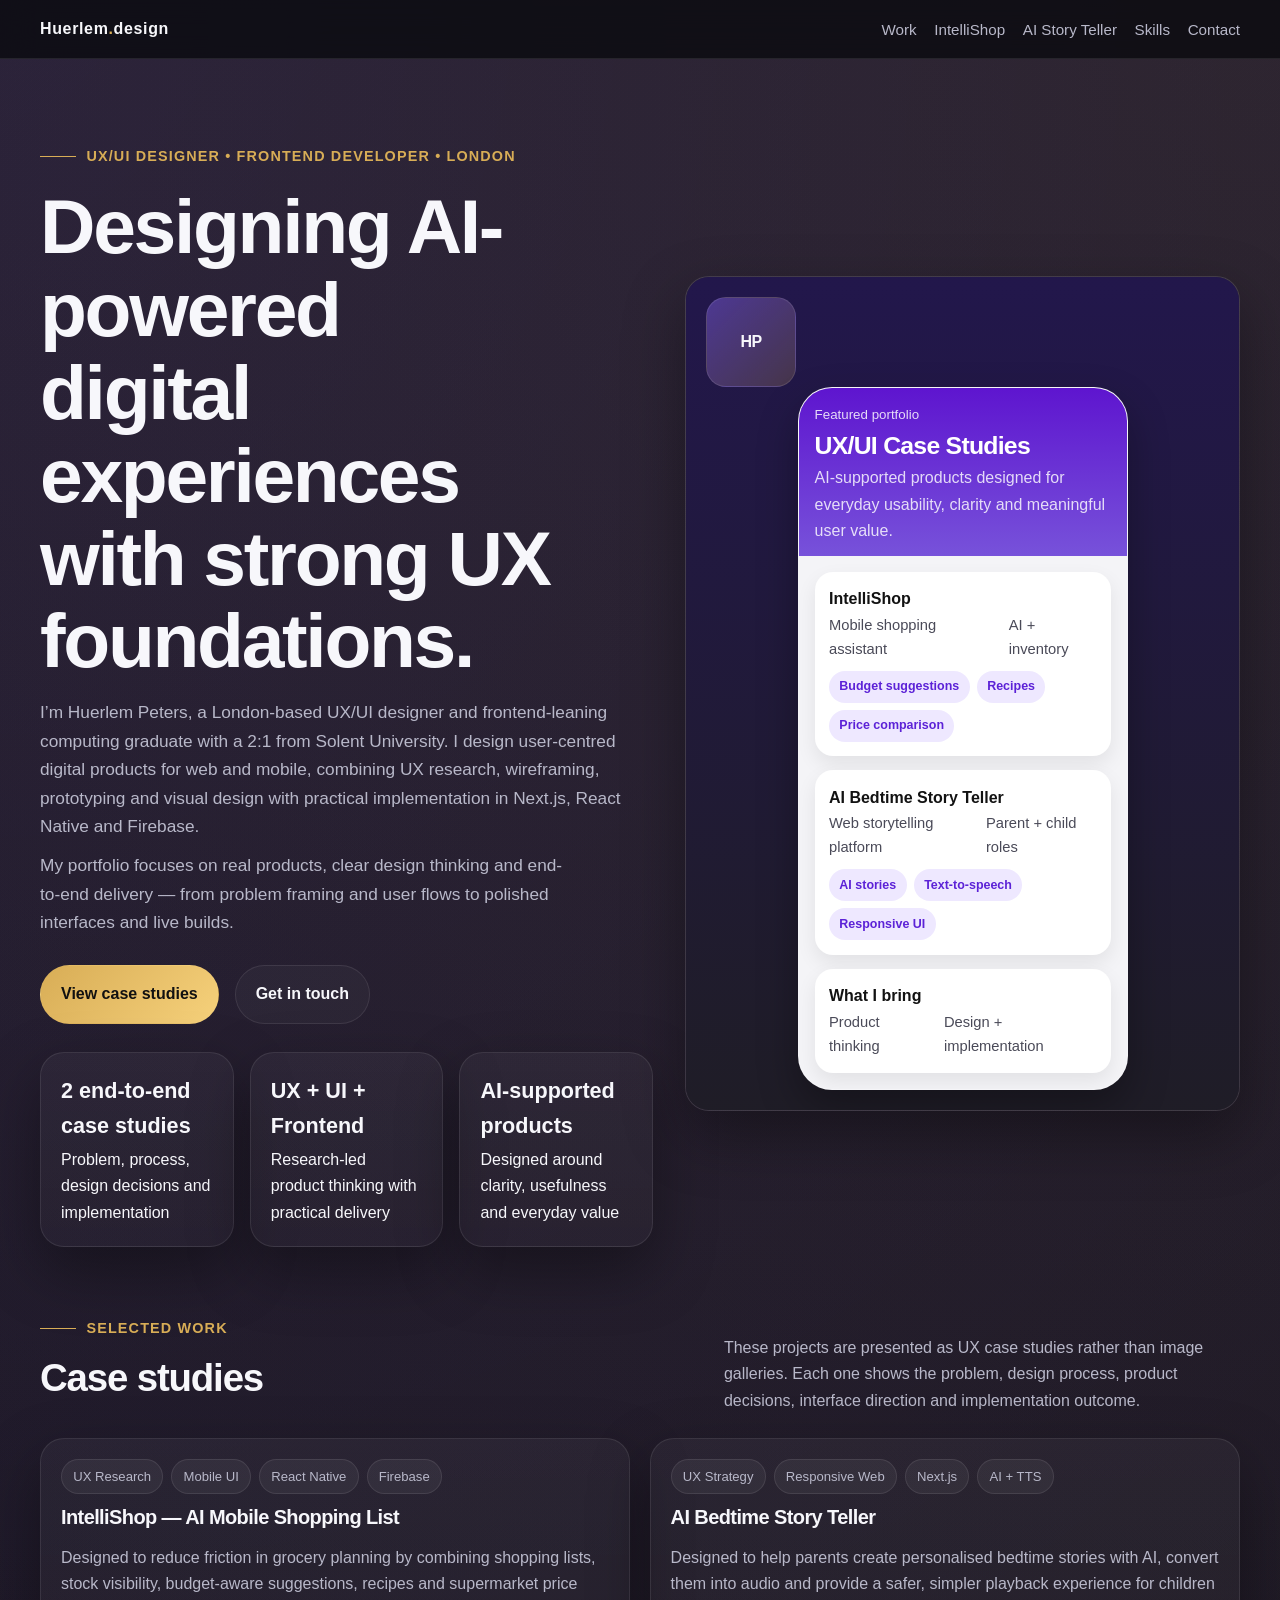
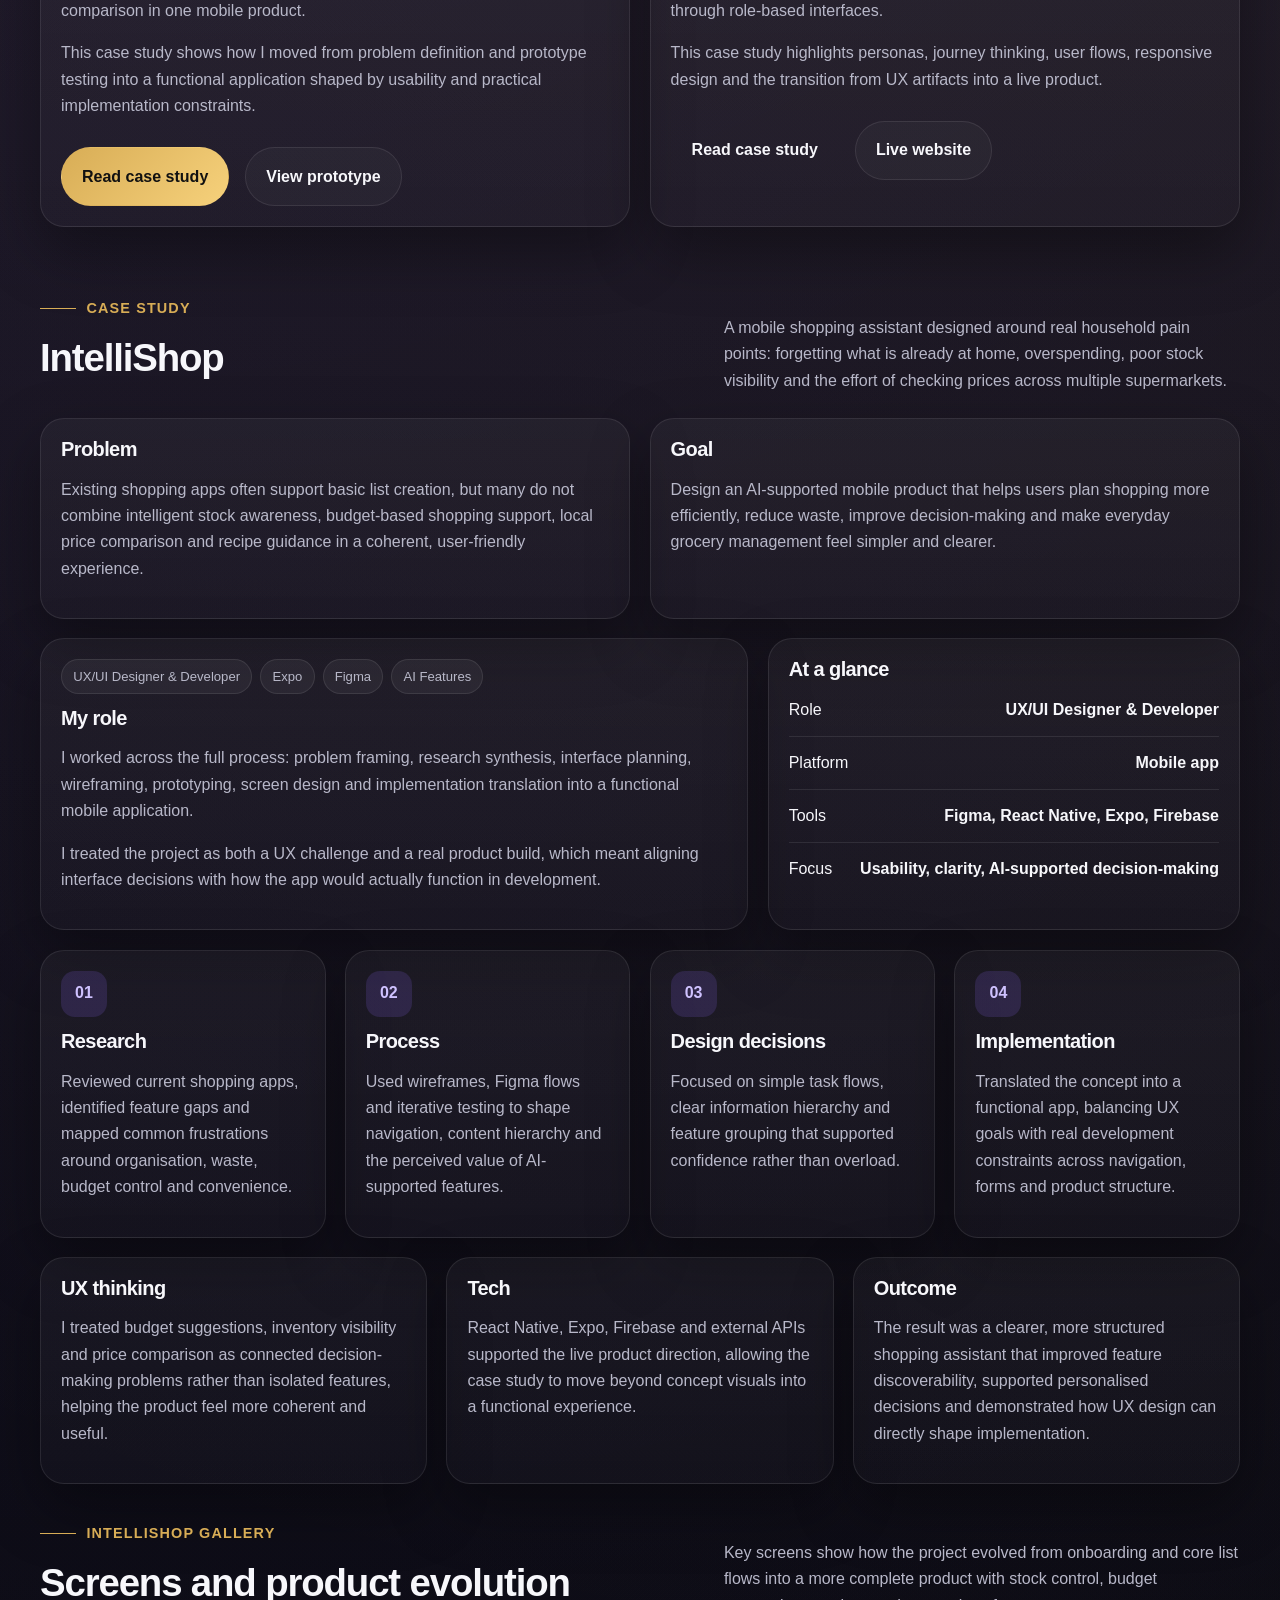
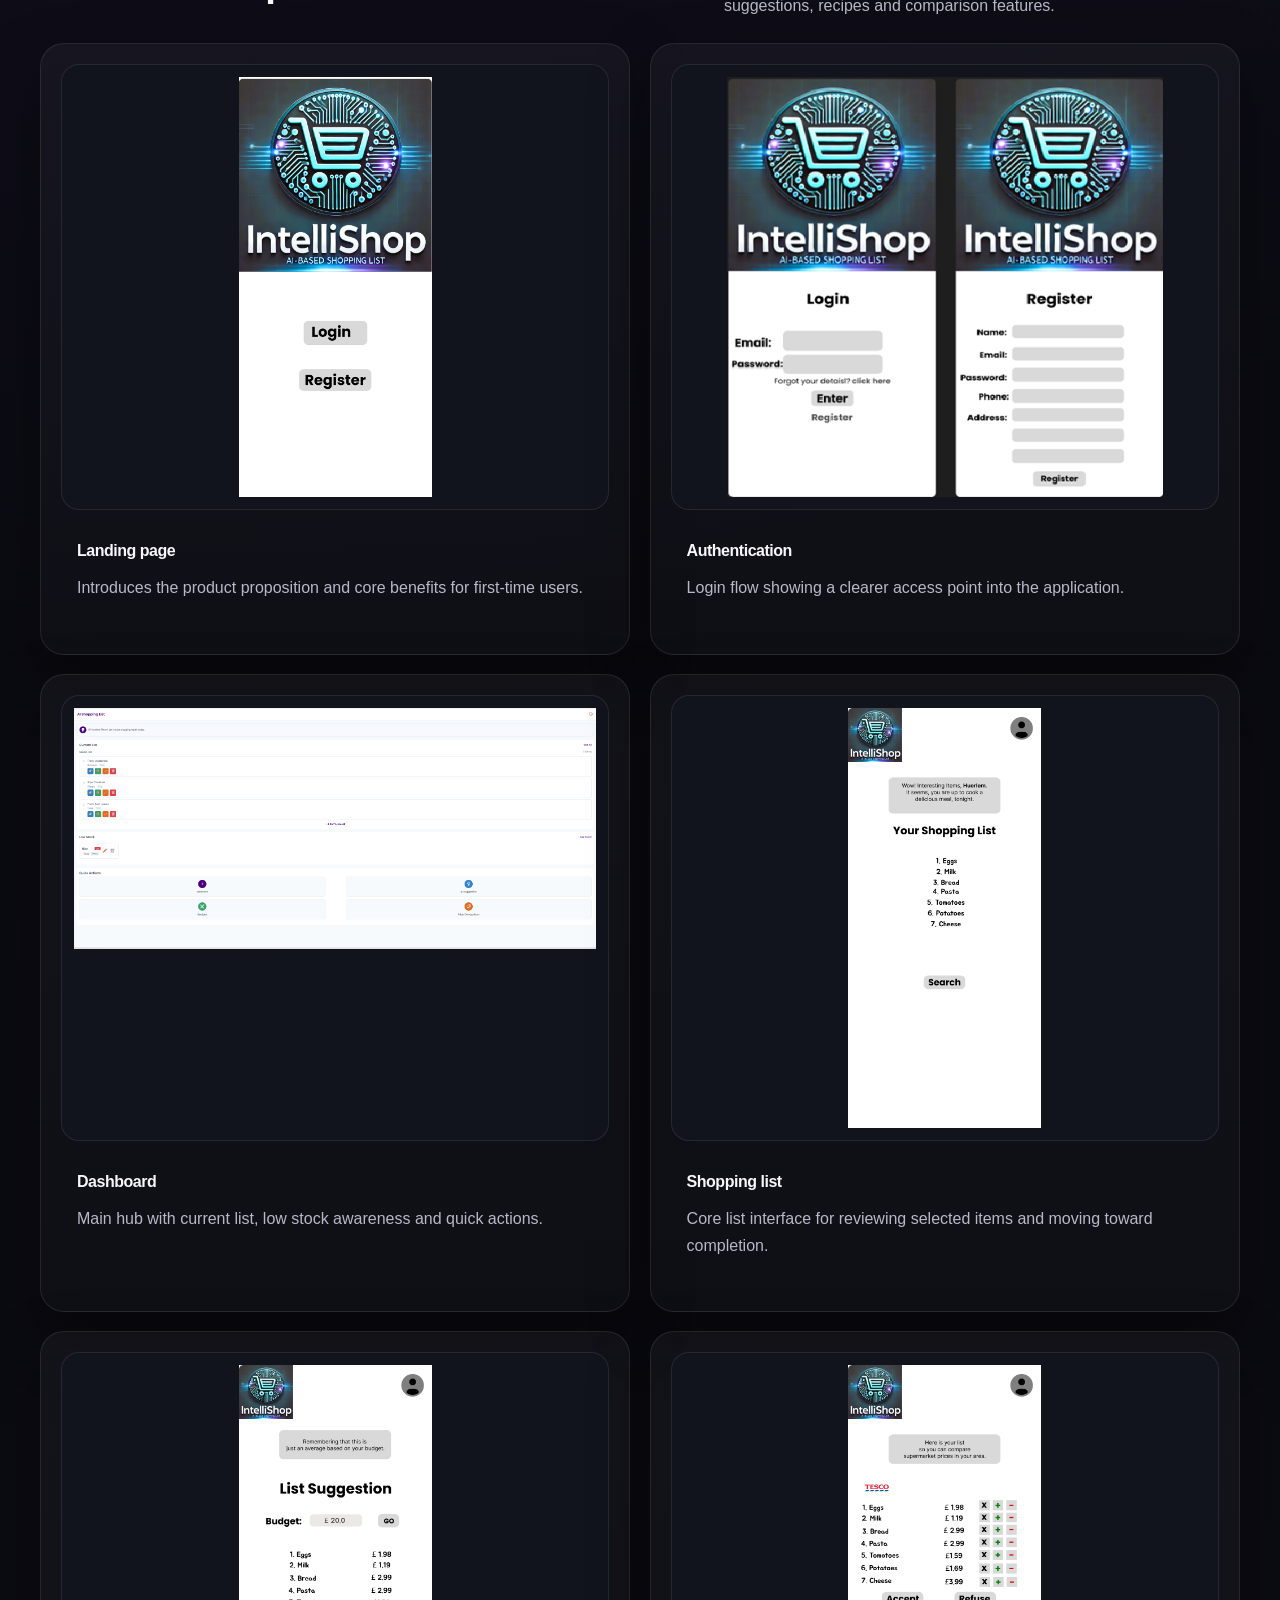
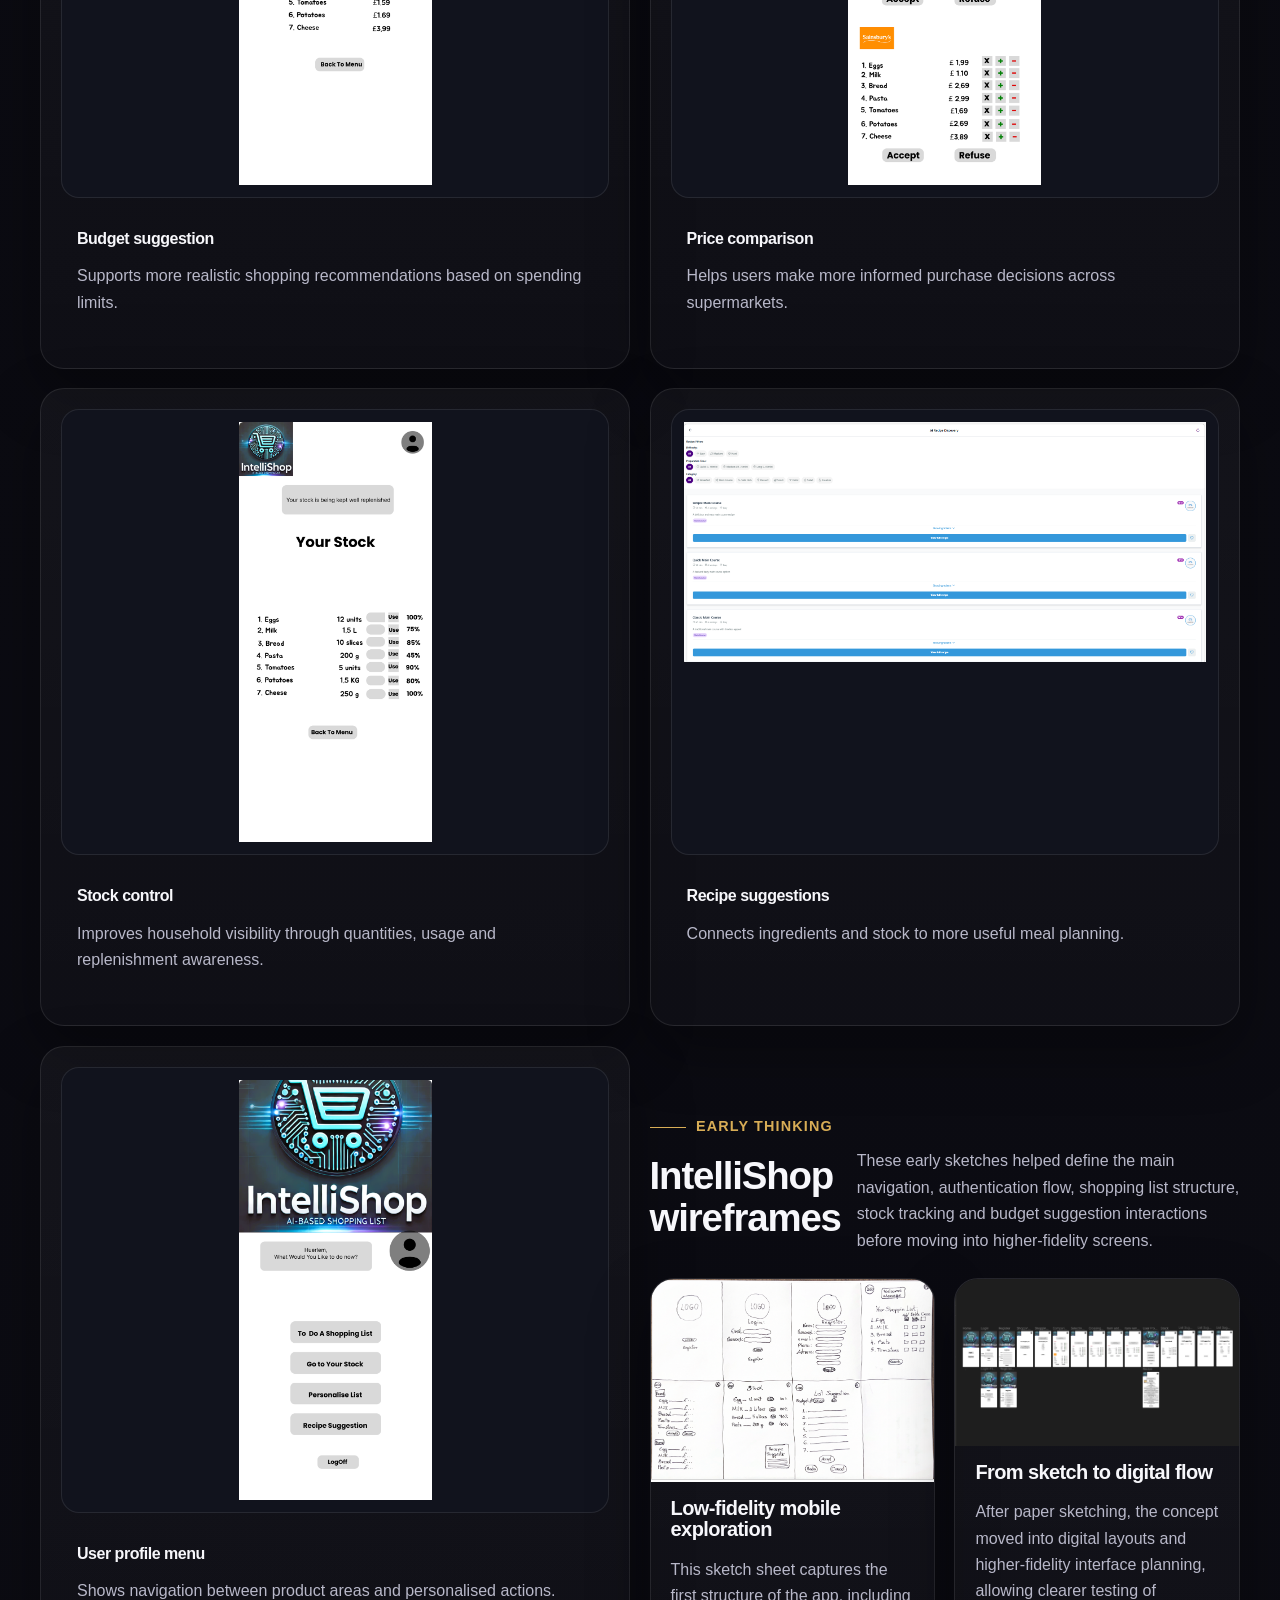
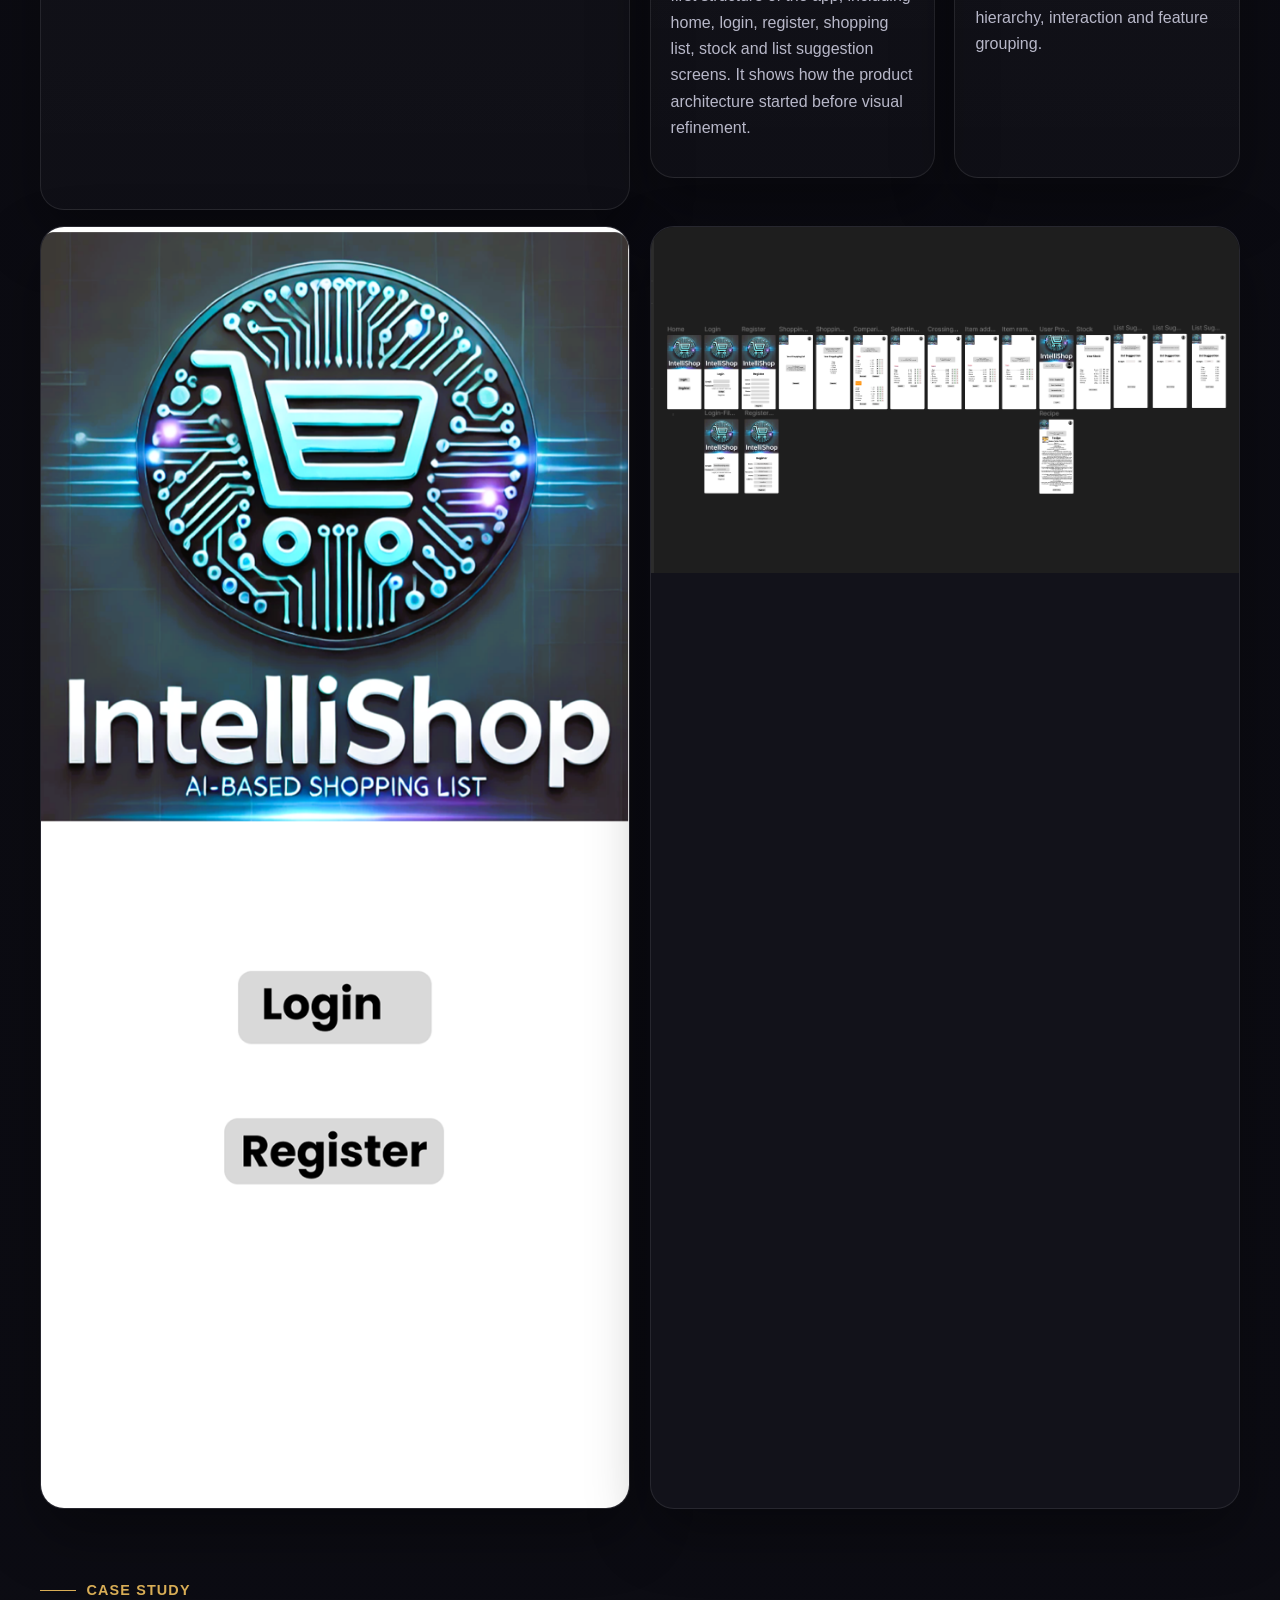
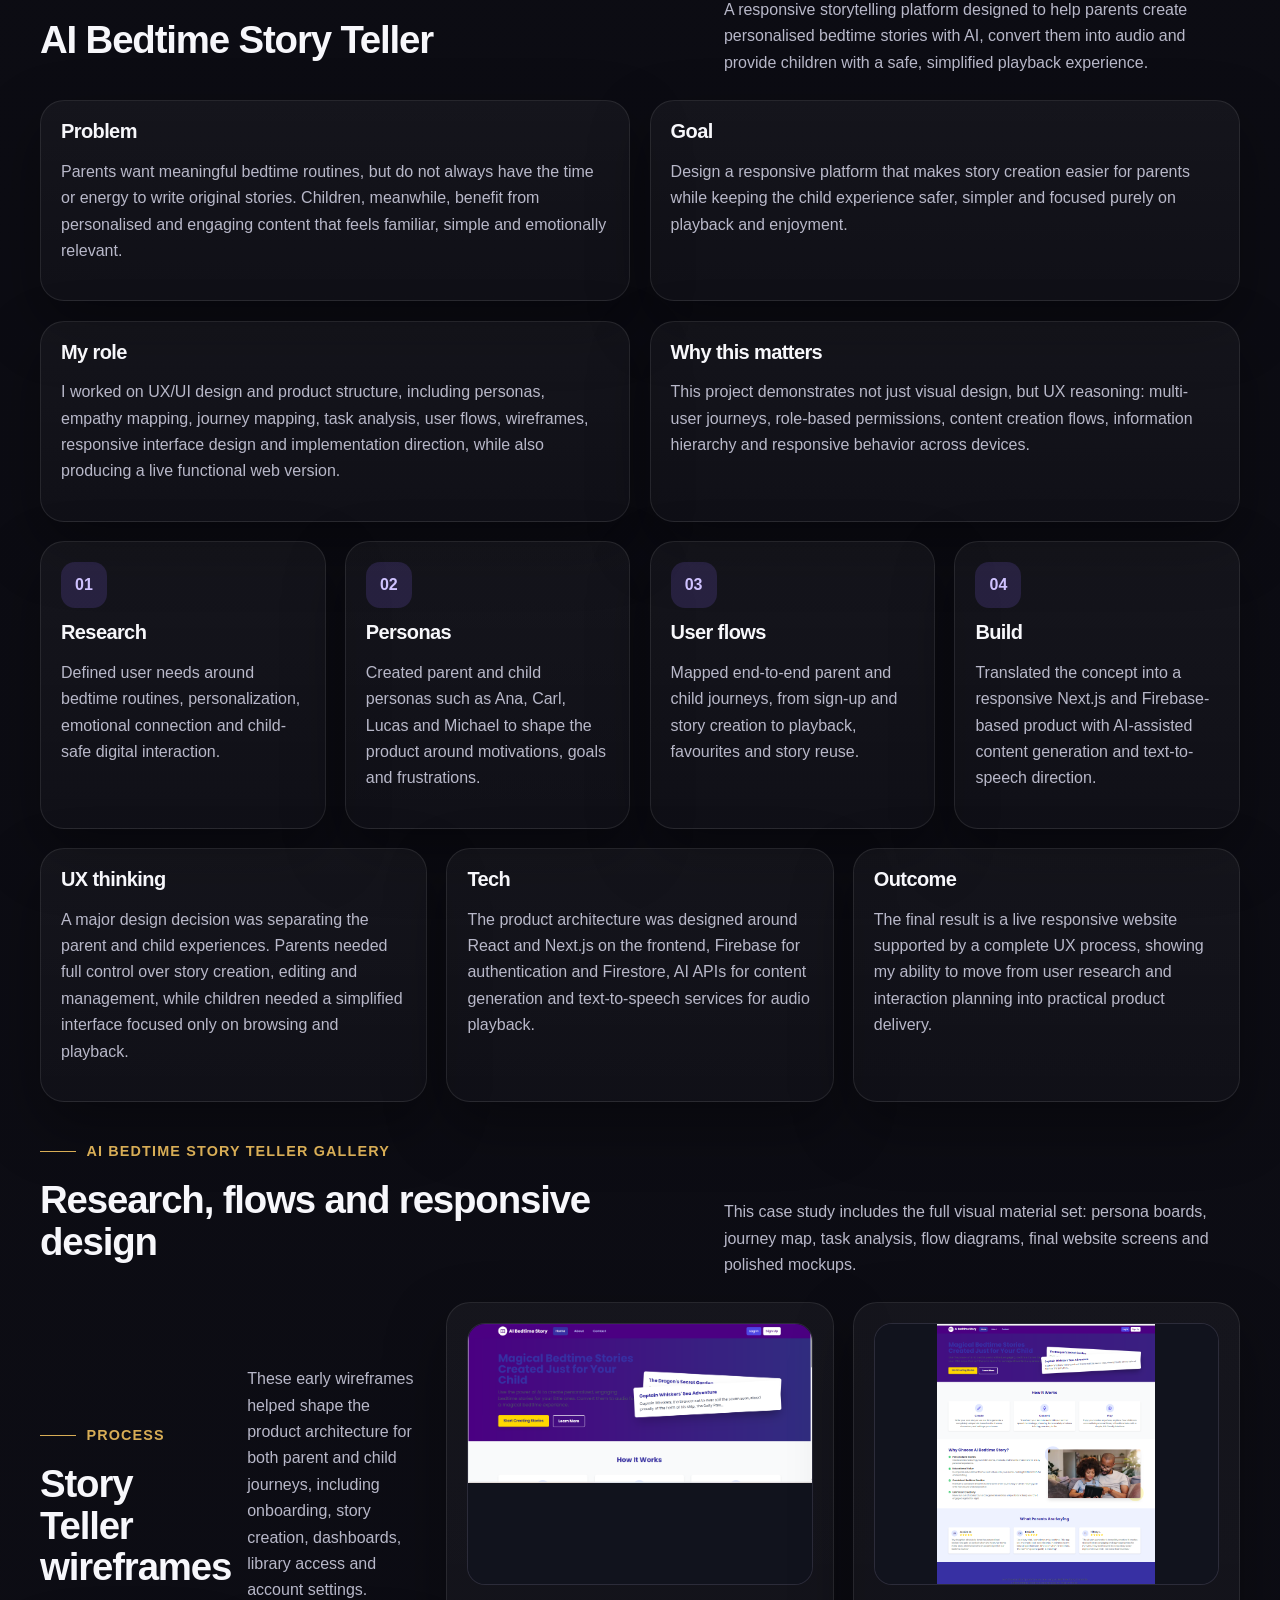
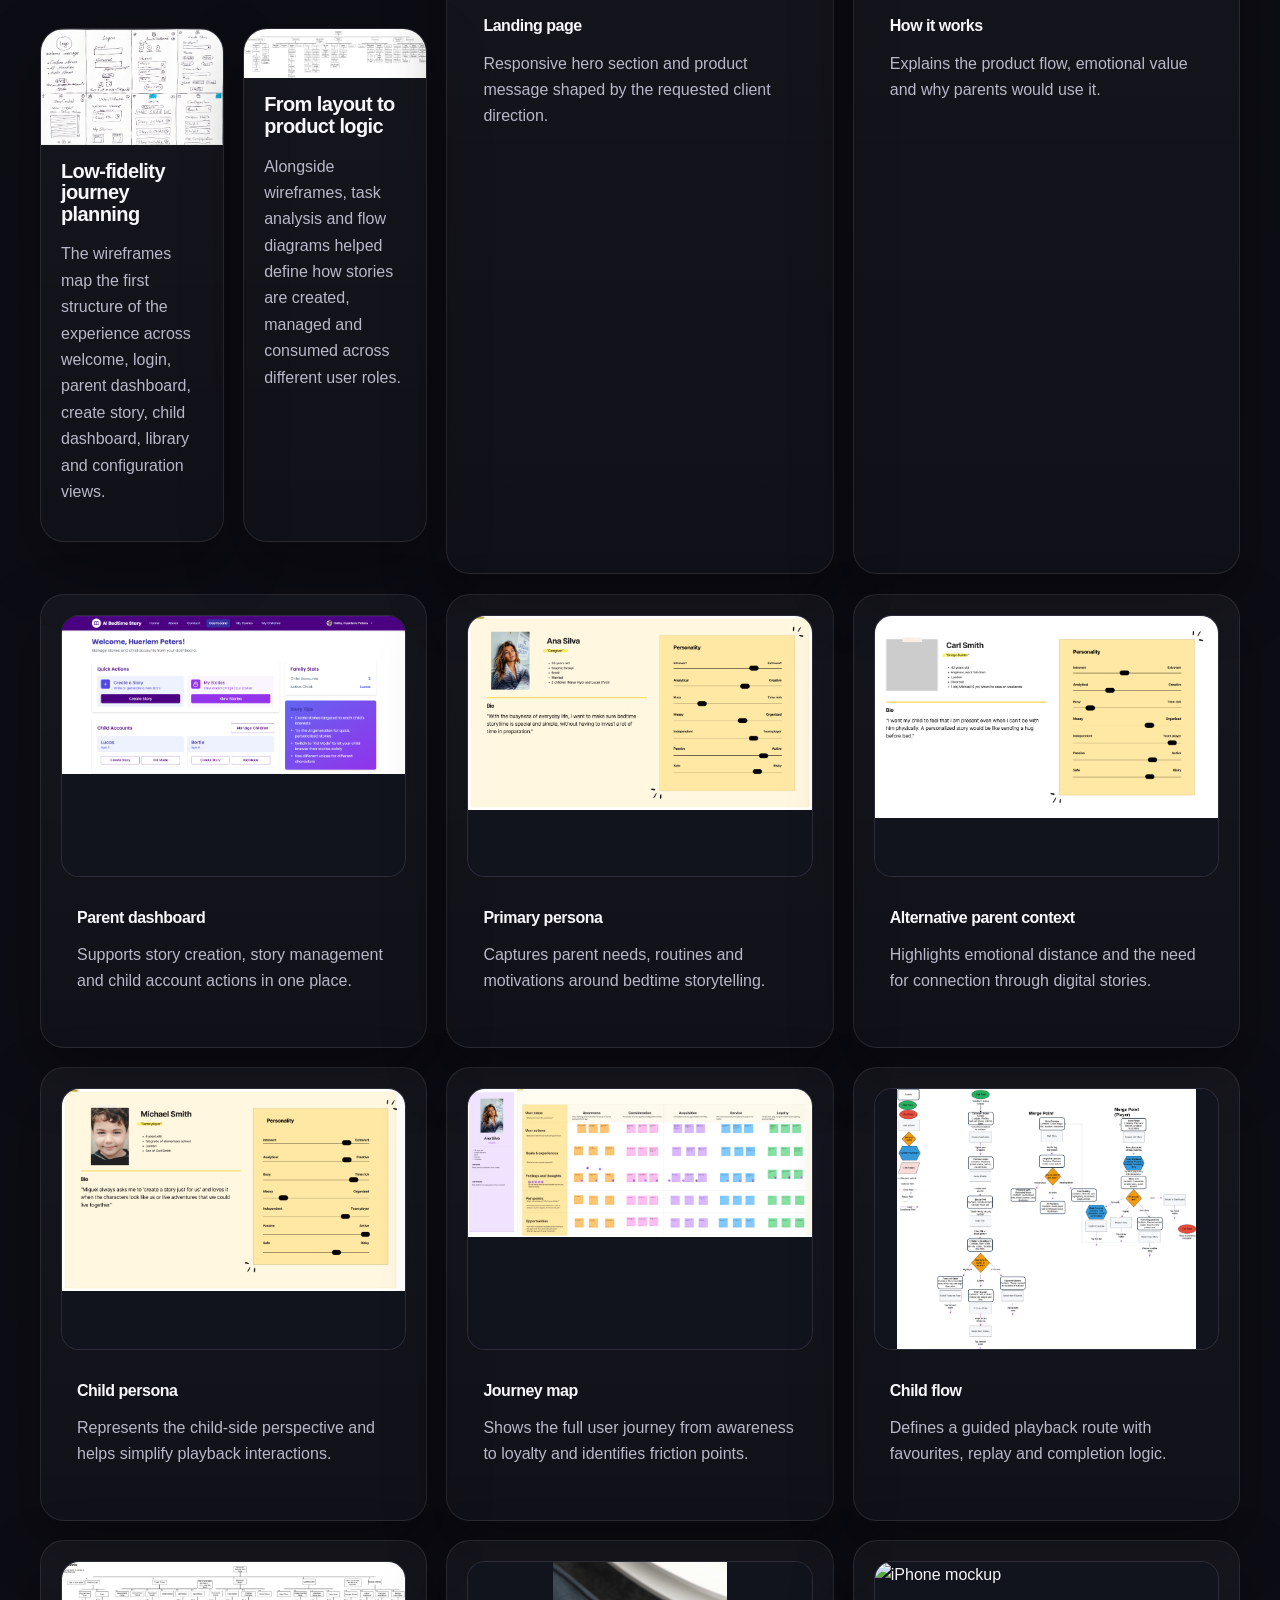
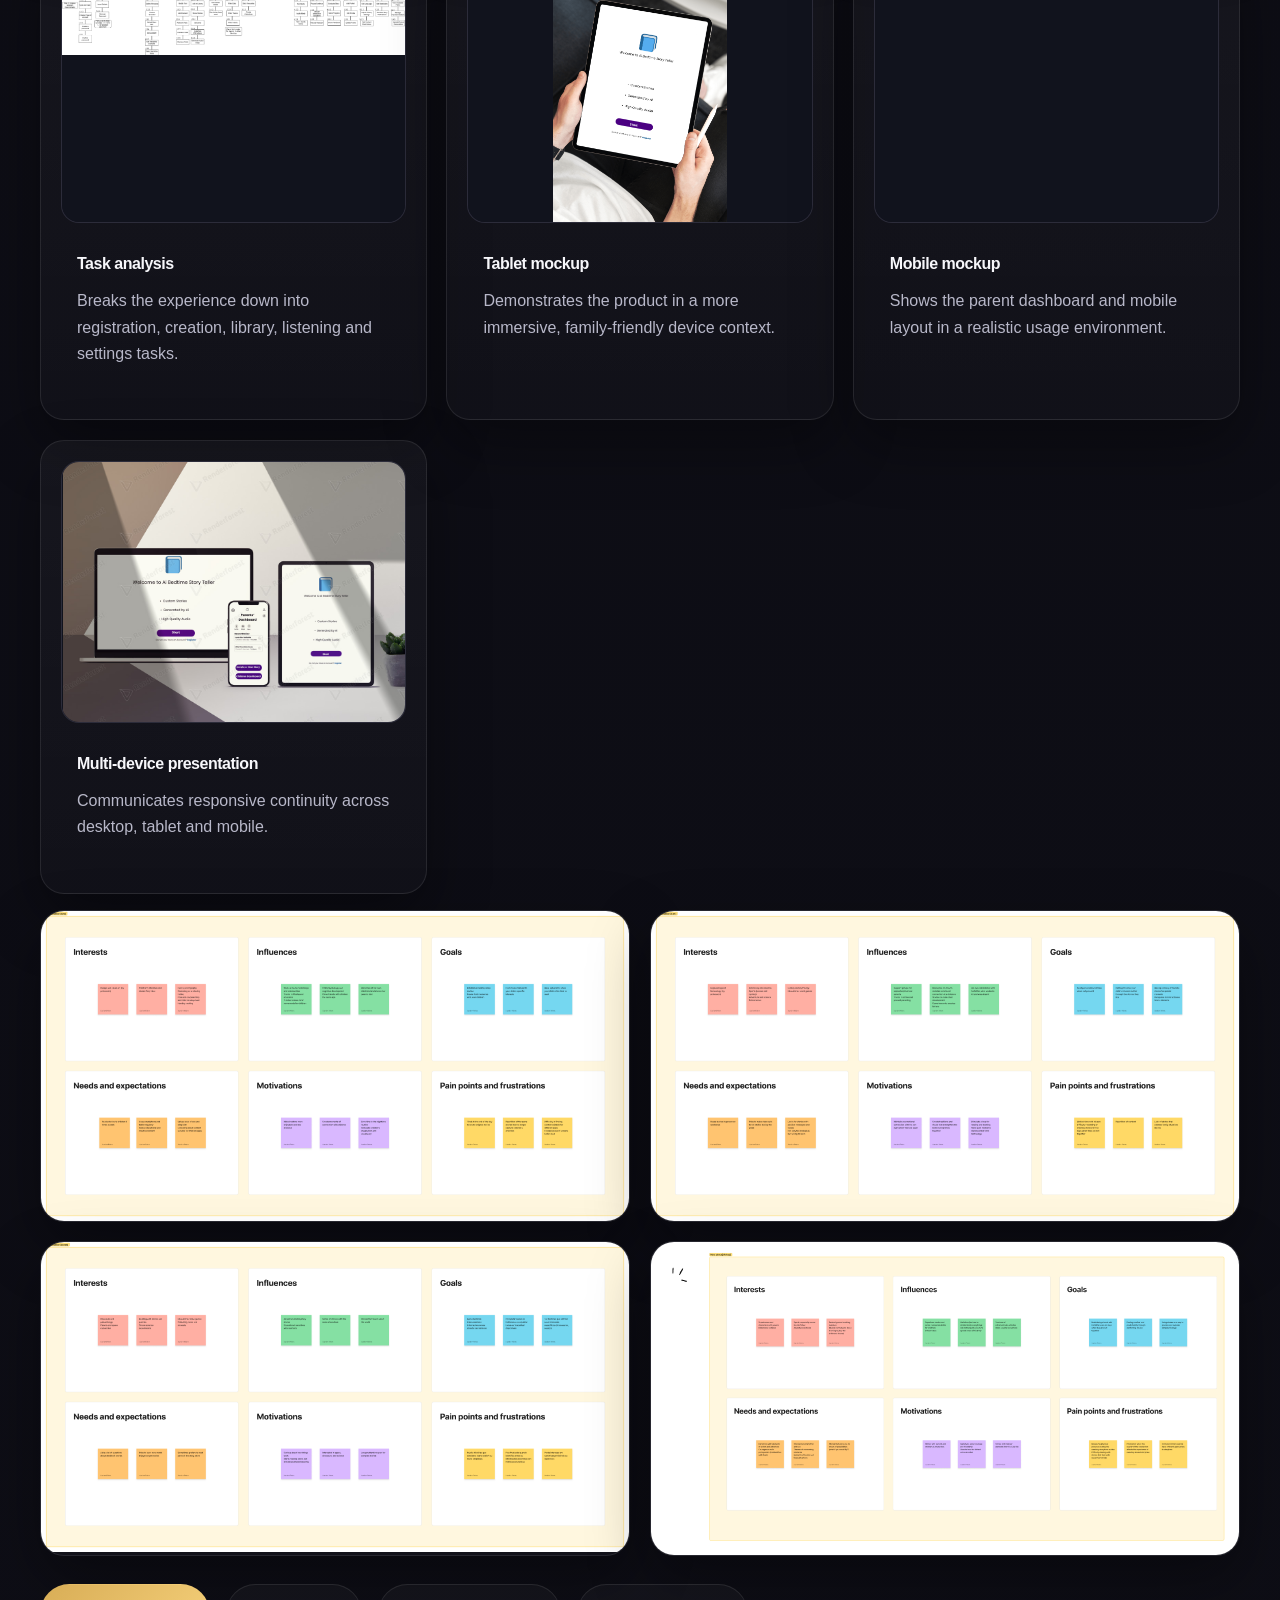
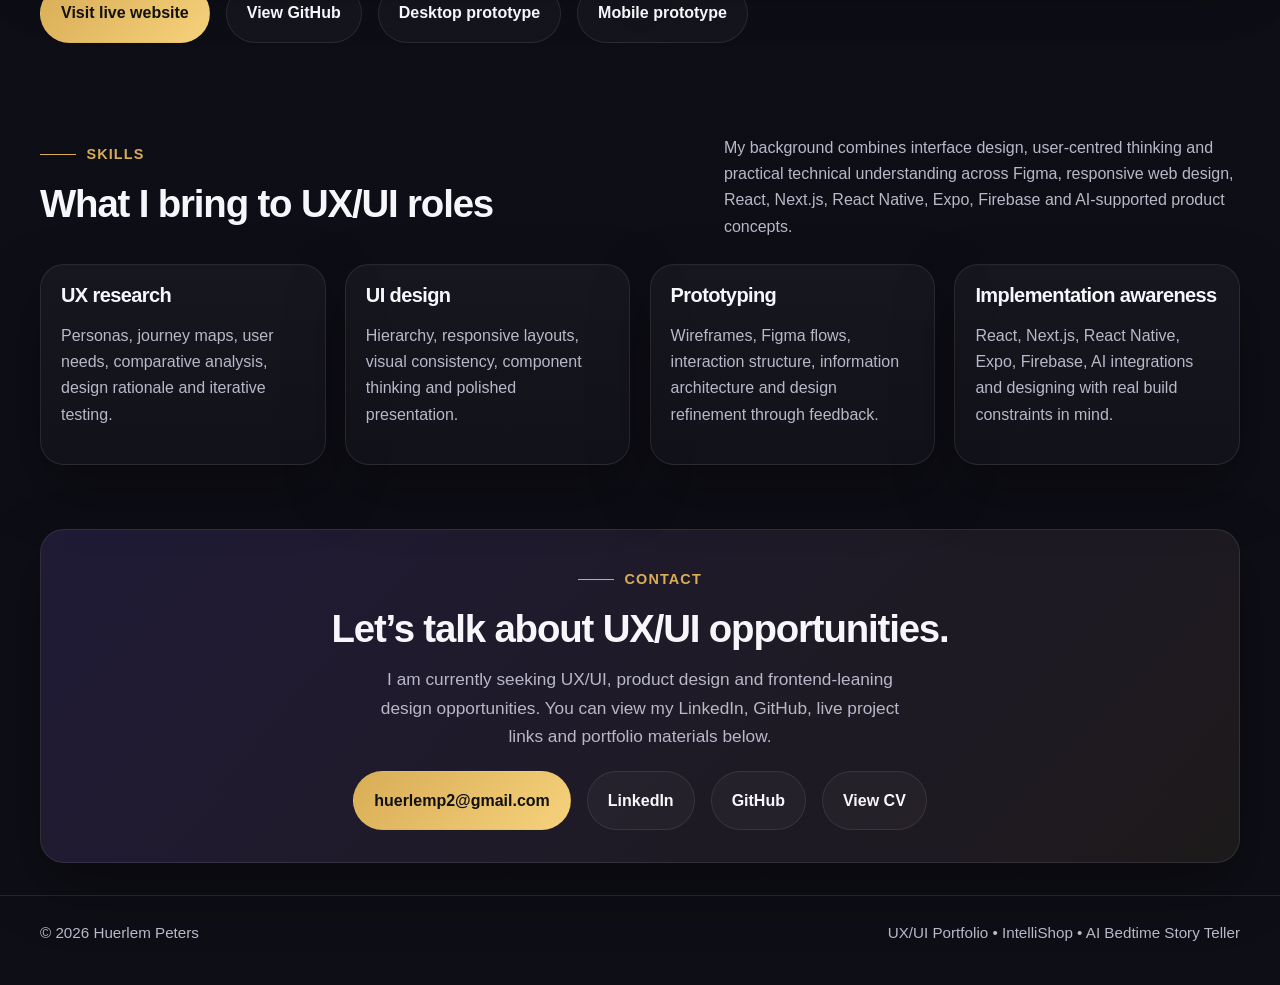
==== commit 5bb937f7: "Add files via upload" ====
--- a/portfolio-site/index.html
+++ b/portfolio-site/index.html
@@ -36,11 +36,12 @@
               foundations.
             </h1>
             <p class="lead">
-              I am a London-based UX/UI designer and frontend-leaning computing
-              graduate with a 2:1 from Solent University. I design user-centred
-              digital products for web and mobile, combining UX research,
-              wireframing, prototyping and visual design with practical
-              implementation in Next.js, React Native and Firebase.
+              I’m Huerlem Peters, a London-based UX/UI designer and
+              frontend-leaning computing graduate with a 2:1 from Solent
+              University. I design user-centred digital products for web and
+              mobile, combining UX research, wireframing, prototyping and visual
+              design with practical implementation in Next.js, React Native and
+              Firebase.
             </p>
             <p class="lead" style="max-width: 56ch; margin-top: -0.35rem">
               My portfolio focuses on real products, clear design thinking and
@@ -365,9 +366,9 @@
             </p>
           </div>
 
-          <div class="gallery-grid">
-            <article class="gallery-item">
-              <div class="gallery-frame">
+          <div class="gallery-grid gallery-grid--mobile">
+            <article class="gallery-item">
+              <div class="gallery-frame gallery-frame--mobile">
                 <img
                   src="assets/intellishop/intellishop-home-page.png"
                   alt="IntelliShop landing page"
@@ -382,9 +383,9 @@
               </div>
             </article>
             <article class="gallery-item">
-              <div class="gallery-frame">
-                <img
-                  src="assets/intellishop/intellishop-login-web.png"
+              <div class="gallery-frame gallery-frame--mobile">
+                <img
+                  src="assets/intellishop/intellishop-authentication-page.png"
                   alt="IntelliShop login screen"
                 />
               </div>
@@ -397,7 +398,7 @@
               </div>
             </article>
             <article class="gallery-item">
-              <div class="gallery-frame">
+              <div class="gallery-frame gallery-frame--mobile">
                 <img
                   src="assets/intellishop/intellishop-dashboard-web.png"
                   alt="IntelliShop dashboard"
@@ -412,7 +413,7 @@
               </div>
             </article>
             <article class="gallery-item">
-              <div class="gallery-frame">
+              <div class="gallery-frame gallery-frame--mobile">
                 <img
                   src="assets/intellishop/intellishop-shopping-list.png"
                   alt="IntelliShop shopping list screen"
@@ -427,7 +428,7 @@
               </div>
             </article>
             <article class="gallery-item">
-              <div class="gallery-frame">
+              <div class="gallery-frame gallery-frame--mobile">
                 <img
                   src="assets/intellishop/intellishop-list-suggestion.png"
                   alt="Budget based list suggestion"
@@ -442,7 +443,7 @@
               </div>
             </article>
             <article class="gallery-item">
-              <div class="gallery-frame">
+              <div class="gallery-frame gallery-frame--mobile">
                 <img
                   src="assets/intellishop/intellishop-comparison-page.png"
                   alt="Price comparison screen"
@@ -457,7 +458,7 @@
               </div>
             </article>
             <article class="gallery-item">
-              <div class="gallery-frame">
+              <div class="gallery-frame gallery-frame--mobile">
                 <img
                   src="assets/intellishop/intellishop-stock-page.png"
                   alt="Stock control screen"
@@ -472,7 +473,7 @@
               </div>
             </article>
             <article class="gallery-item">
-              <div class="gallery-frame">
+              <div class="gallery-frame gallery-frame--mobile">
                 <img
                   src="assets/intellishop/intellishop-recipes-web.png"
                   alt="Recipe suggestion screen"
@@ -486,7 +487,7 @@
               </div>
             </article>
             <article class="gallery-item">
-              <div class="gallery-frame">
+              <div class="gallery-frame gallery-frame--mobile">
                 <img
                   src="assets/intellishop/intellishop-user-profile.png"
                   alt="IntelliShop user profile screen"
@@ -500,6 +501,56 @@
                 </p>
               </div>
             </article>
+            <section
+              class="wireframe-section"
+              aria-labelledby="intellishop-wireframes"
+            >
+              <div class="section-head">
+                <div>
+                  <div class="eyebrow">Early thinking</div>
+                  <h2 id="intellishop-wireframes">IntelliShop wireframes</h2>
+                </div>
+                <p>
+                  These early sketches helped define the main navigation,
+                  authentication flow, shopping list structure, stock tracking
+                  and budget suggestion interactions before moving into
+                  higher-fidelity screens.
+                </p>
+              </div>
+
+              <div class="wireframe-grid">
+                <article class="wireframe-card">
+                  <img
+                    src="assets/intellishop/Wireframe-ai-mobile.png"
+                    alt="Early IntelliShop hand-drawn wireframes"
+                  />
+                  <div class="wireframe-copy">
+                    <h3>Low-fidelity mobile exploration</h3>
+                    <p>
+                      This sketch sheet captures the first structure of the app,
+                      including home, login, register, shopping list, stock and
+                      list suggestion screens. It shows how the product
+                      architecture started before visual refinement.
+                    </p>
+                  </div>
+                </article>
+                <article class="wireframe-card">
+                  <img
+                    src="assets/intellishop/intellishop-figma-overview.png"
+                    alt="IntelliShop Figma overview"
+                  />
+                  <div class="wireframe-copy">
+                    <h3>From sketch to digital flow</h3>
+                    <p>
+                      After paper sketching, the concept moved into digital
+                      layouts and higher-fidelity interface planning, allowing
+                      clearer testing of hierarchy, interaction and feature
+                      grouping.
+                    </p>
+                  </div>
+                </article>
+              </div>
+            </section>
           </div>
 
           <div class="masonry">
@@ -655,6 +706,55 @@
           </div>
 
           <div class="gallery-grid">
+            <section
+              class="wireframe-section"
+              aria-labelledby="story-wireframes"
+            >
+              <div class="section-head">
+                <div>
+                  <div class="eyebrow">Process</div>
+                  <h2 id="story-wireframes">Story Teller wireframes</h2>
+                </div>
+                <p>
+                  These early wireframes helped shape the product architecture
+                  for both parent and child journeys, including onboarding,
+                  story creation, dashboards, library access and account
+                  settings.
+                </p>
+              </div>
+
+              <div class="wireframe-grid">
+                <article class="wireframe-card">
+                  <img
+                    src="assets/storyteller/story-wireframe-overview.png"
+                    alt="Early AI Bedtime Story Teller wireframes"
+                  />
+                  <div class="wireframe-copy">
+                    <h3>Low-fidelity journey planning</h3>
+                    <p>
+                      The wireframes map the first structure of the experience
+                      across welcome, login, parent dashboard, create story,
+                      child dashboard, library and configuration views.
+                    </p>
+                  </div>
+                </article>
+
+                <article class="wireframe-card">
+                  <img
+                    src="assets/storyteller/story-task-analysis.png"
+                    alt="Task analysis diagram for AI Bedtime Story Teller"
+                  />
+                  <div class="wireframe-copy">
+                    <h3>From layout to product logic</h3>
+                    <p>
+                      Alongside wireframes, task analysis and flow diagrams
+                      helped define how stories are created, managed and
+                      consumed across different user roles.
+                    </p>
+                  </div>
+                </article>
+              </div>
+            </section>
             <article class="gallery-item">
               <div class="gallery-frame">
                 <img
@@ -718,7 +818,7 @@
             <article class="gallery-item">
               <div class="gallery-frame">
                 <img
-                  src="assets/storyteller/story-ana-persona.png"
+                  src="assets/storyteller/story-carl-persona.png"
                   alt="Carl persona board"
                 />
               </div>
--- a/portfolio-site/style.css
+++ b/portfolio-site/style.css
@@ -427,9 +427,10 @@
 
 .gallery-frame img {
   width: 100%;
-  height: 220px;
-  object-fit: cover;
-  object-position: top center;
+  height: 260px;
+  object-fit: contain;
+  object-position: center top;
+  background: #11131d;
 }
 
 .gallery-caption {
@@ -504,3 +505,82 @@
     height: auto;
   }
 }
+
+.project-grid {
+  display: grid;
+  grid-template-columns: repeat(2, minmax(0, 1fr));
+  gap: 1.2rem;
+}
+
+.gallery-grid--mobile {
+  grid-template-columns: repeat(2, minmax(0, 1fr));
+}
+
+.gallery-frame--mobile {
+  background: #11131d;
+  display: flex;
+  align-items: center;
+  justify-content: center;
+  padding: 0.75rem;
+}
+
+.gallery-frame--mobile img {
+  width: 100%;
+  height: 420px;
+  object-fit: contain;
+  object-position: center top;
+}
+
+.gallery-frame--wide img {
+  width: 100%;
+  height: 300px;
+  object-fit: contain;
+  object-position: center;
+  background: #11131d;
+}
+
+.wireframe-section {
+  margin-top: 2rem;
+}
+
+.wireframe-grid {
+  display: grid;
+  grid-template-columns: repeat(2, minmax(0, 1fr));
+  gap: 1.2rem;
+}
+
+.wireframe-card {
+  background: linear-gradient(
+    180deg,
+    rgba(255, 255, 255, 0.04),
+    rgba(255, 255, 255, 0.02)
+  );
+  border: 1px solid var(--line);
+  border-radius: var(--radius);
+  overflow: hidden;
+  box-shadow: var(--shadow);
+}
+
+.wireframe-card img {
+  width: 100%;
+  height: auto;
+  display: block;
+  background: #fff;
+}
+
+.wireframe-copy {
+  padding: 1rem 1.25rem 1.25rem;
+}
+
+@media (max-width: 980px) {
+  .project-grid,
+  .wireframe-grid,
+  .gallery-grid--mobile {
+    grid-template-columns: 1fr;
+  }
+
+  .gallery-frame--mobile img,
+  .gallery-frame--wide img {
+    height: auto;
+  }
+}
